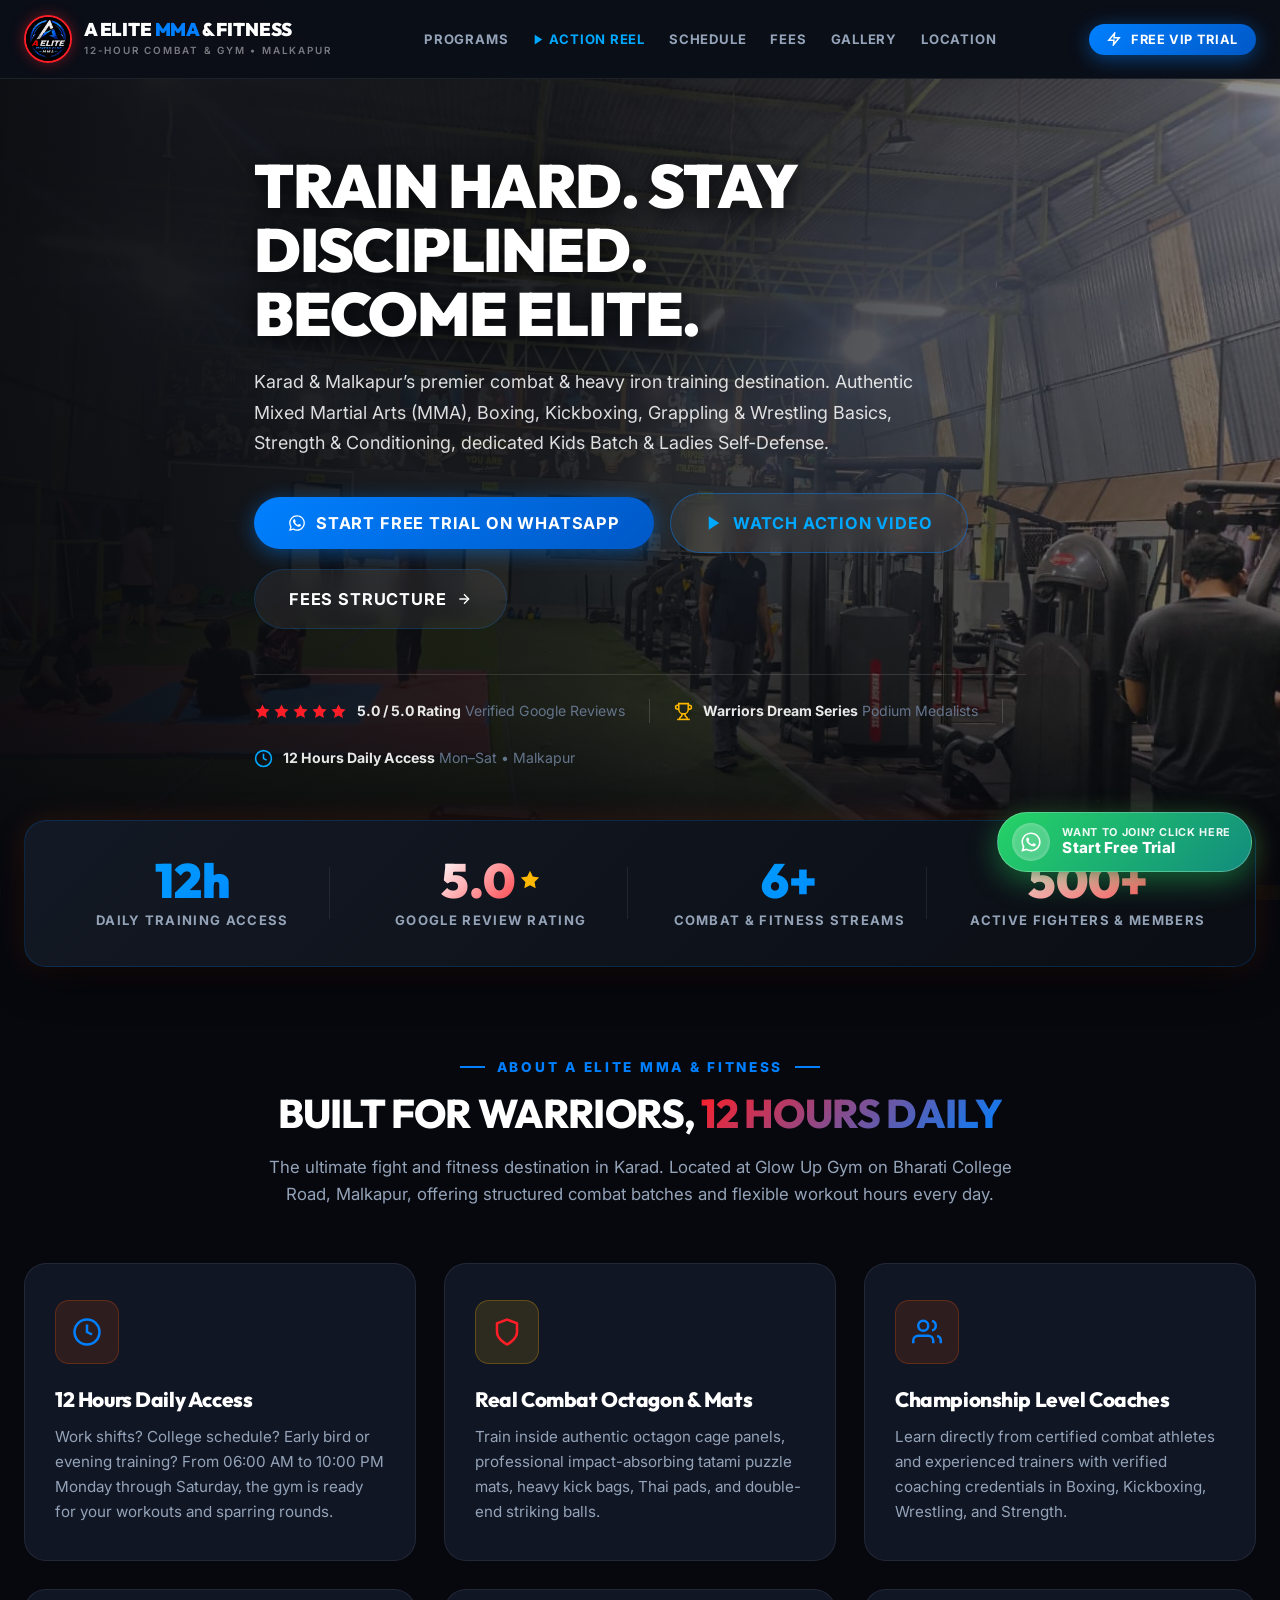
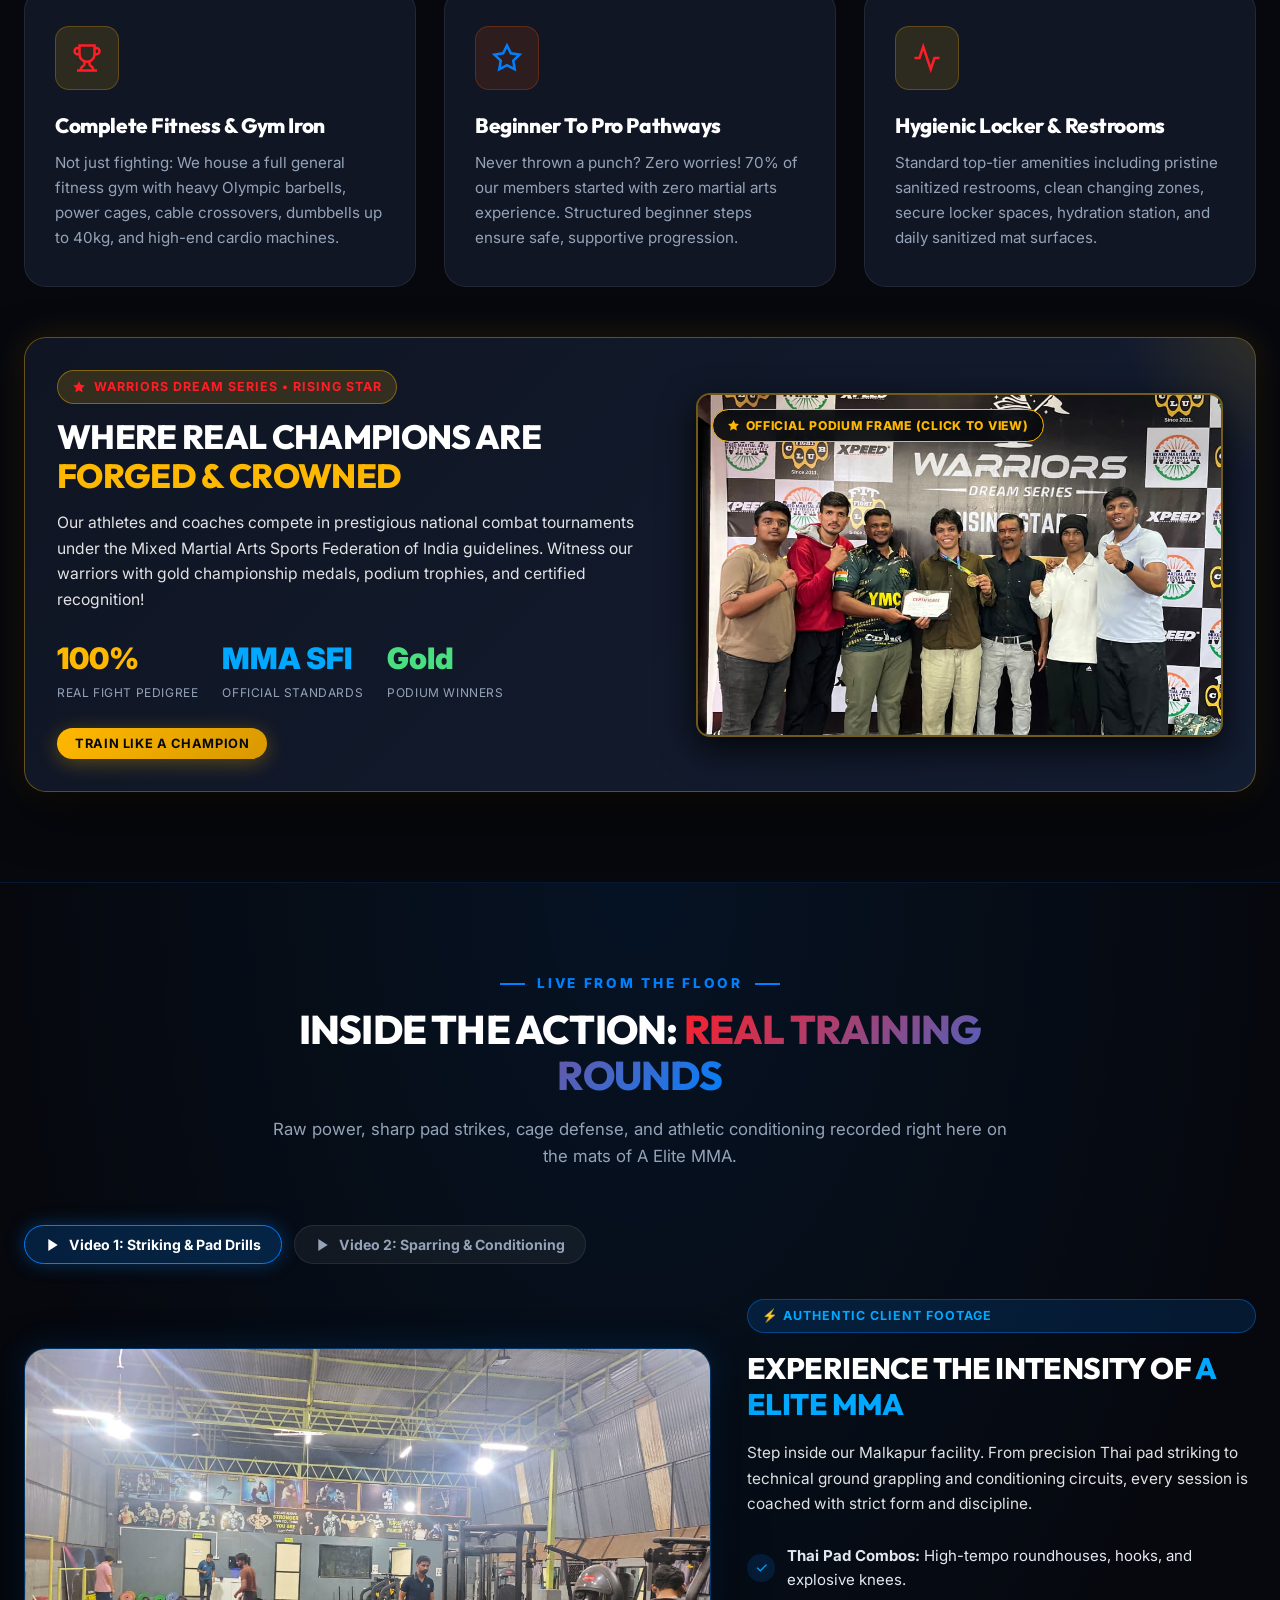
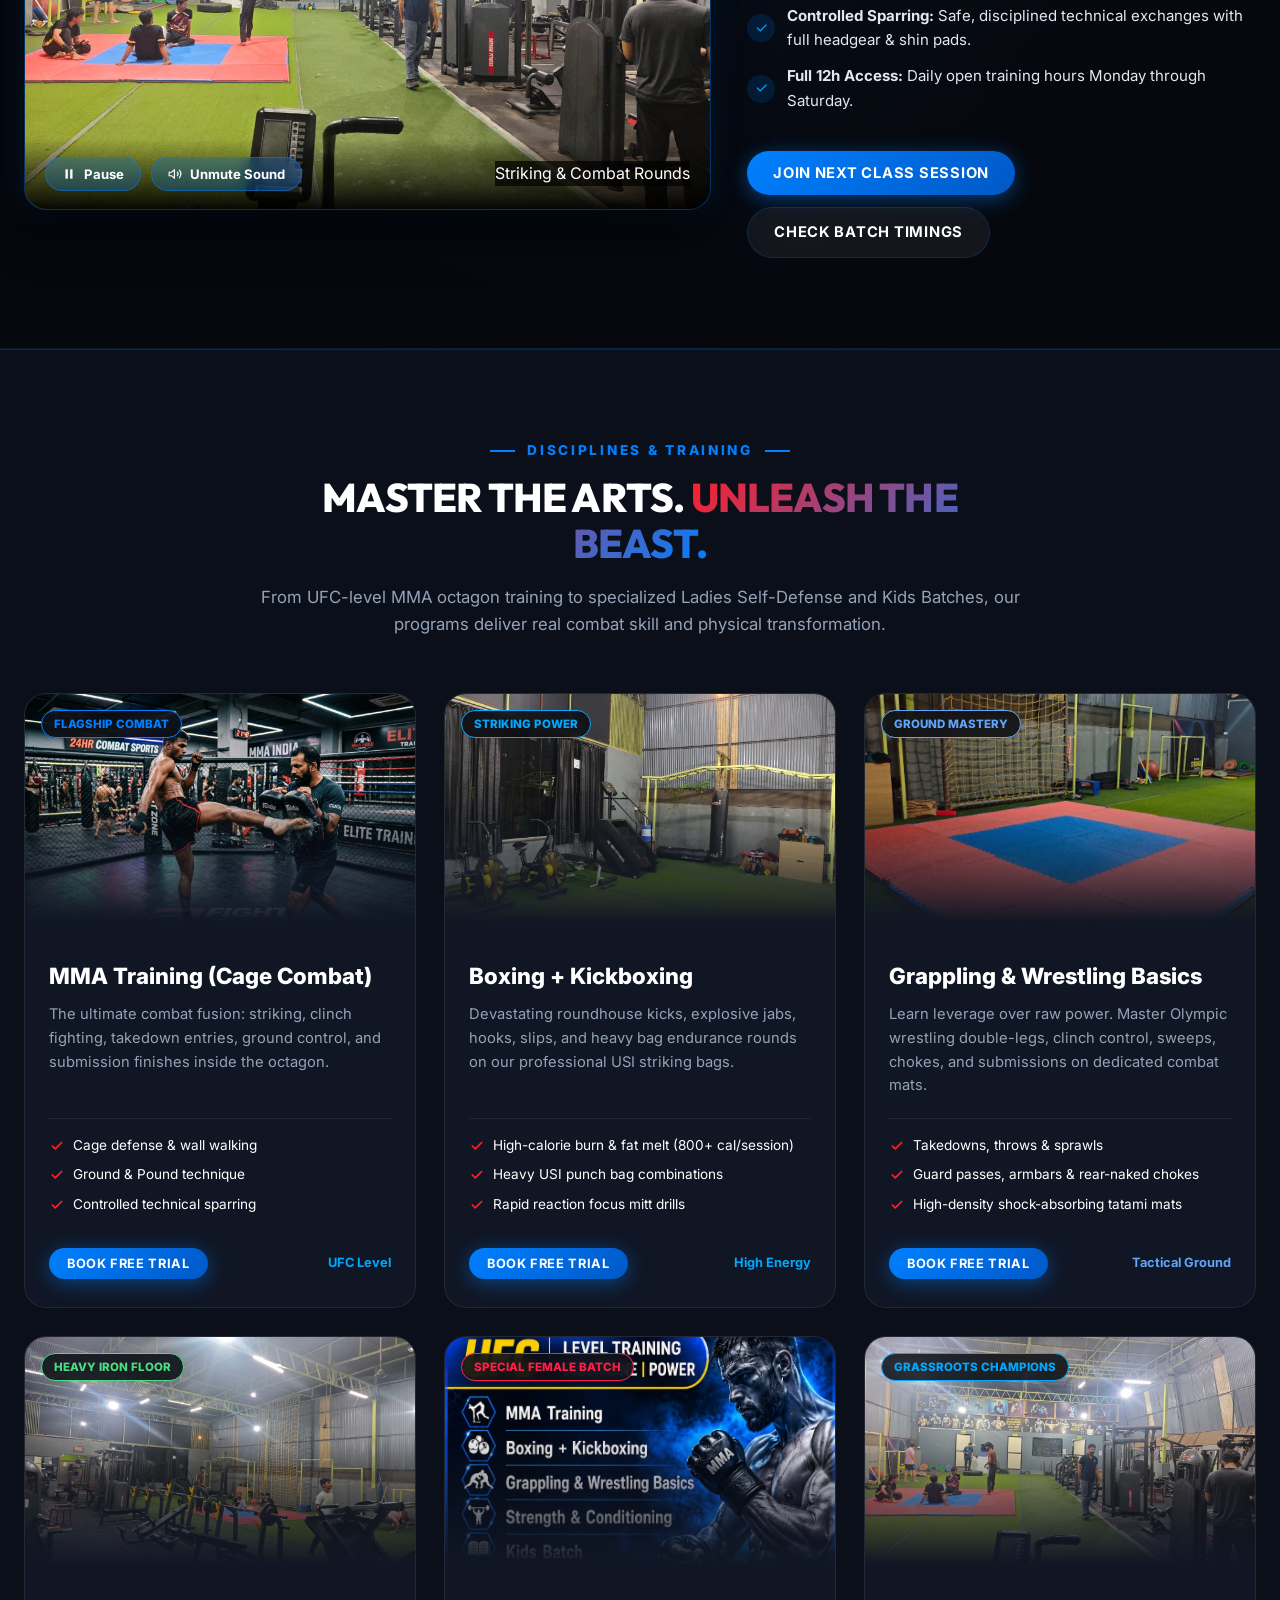
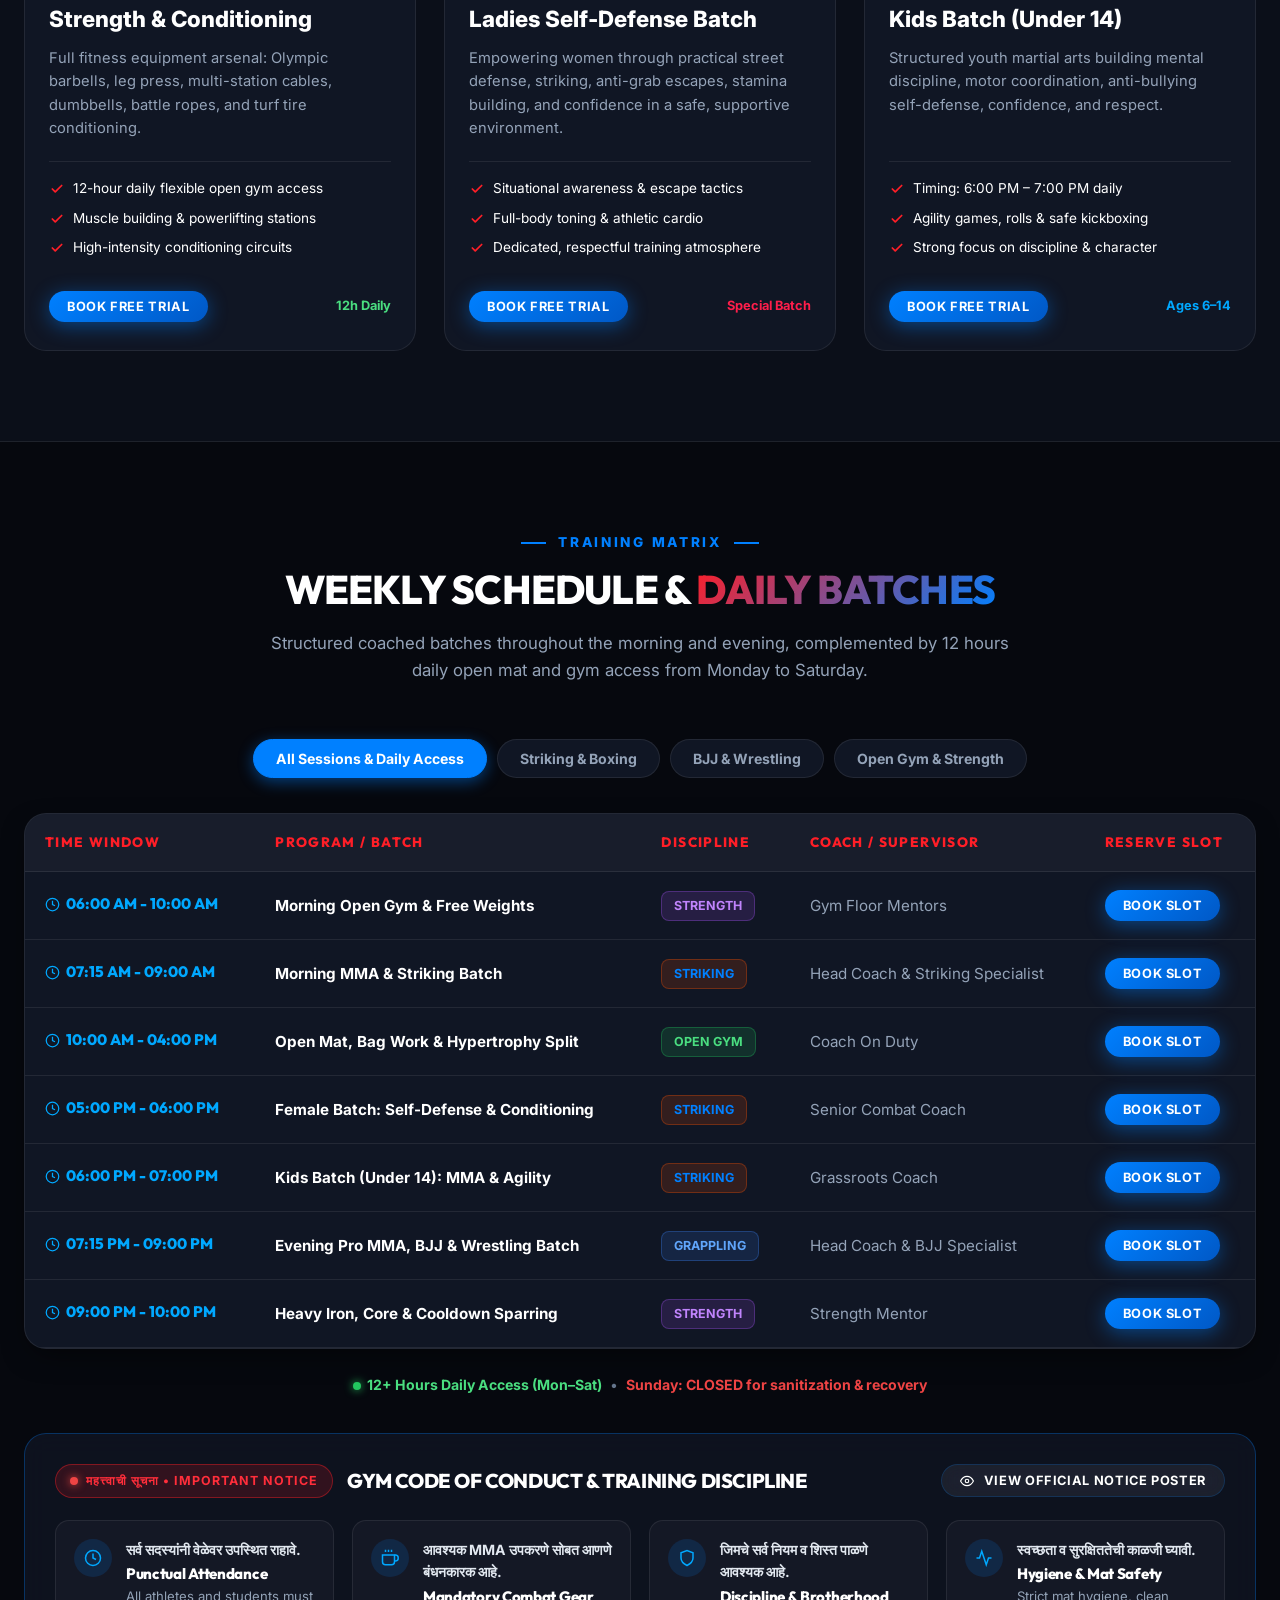
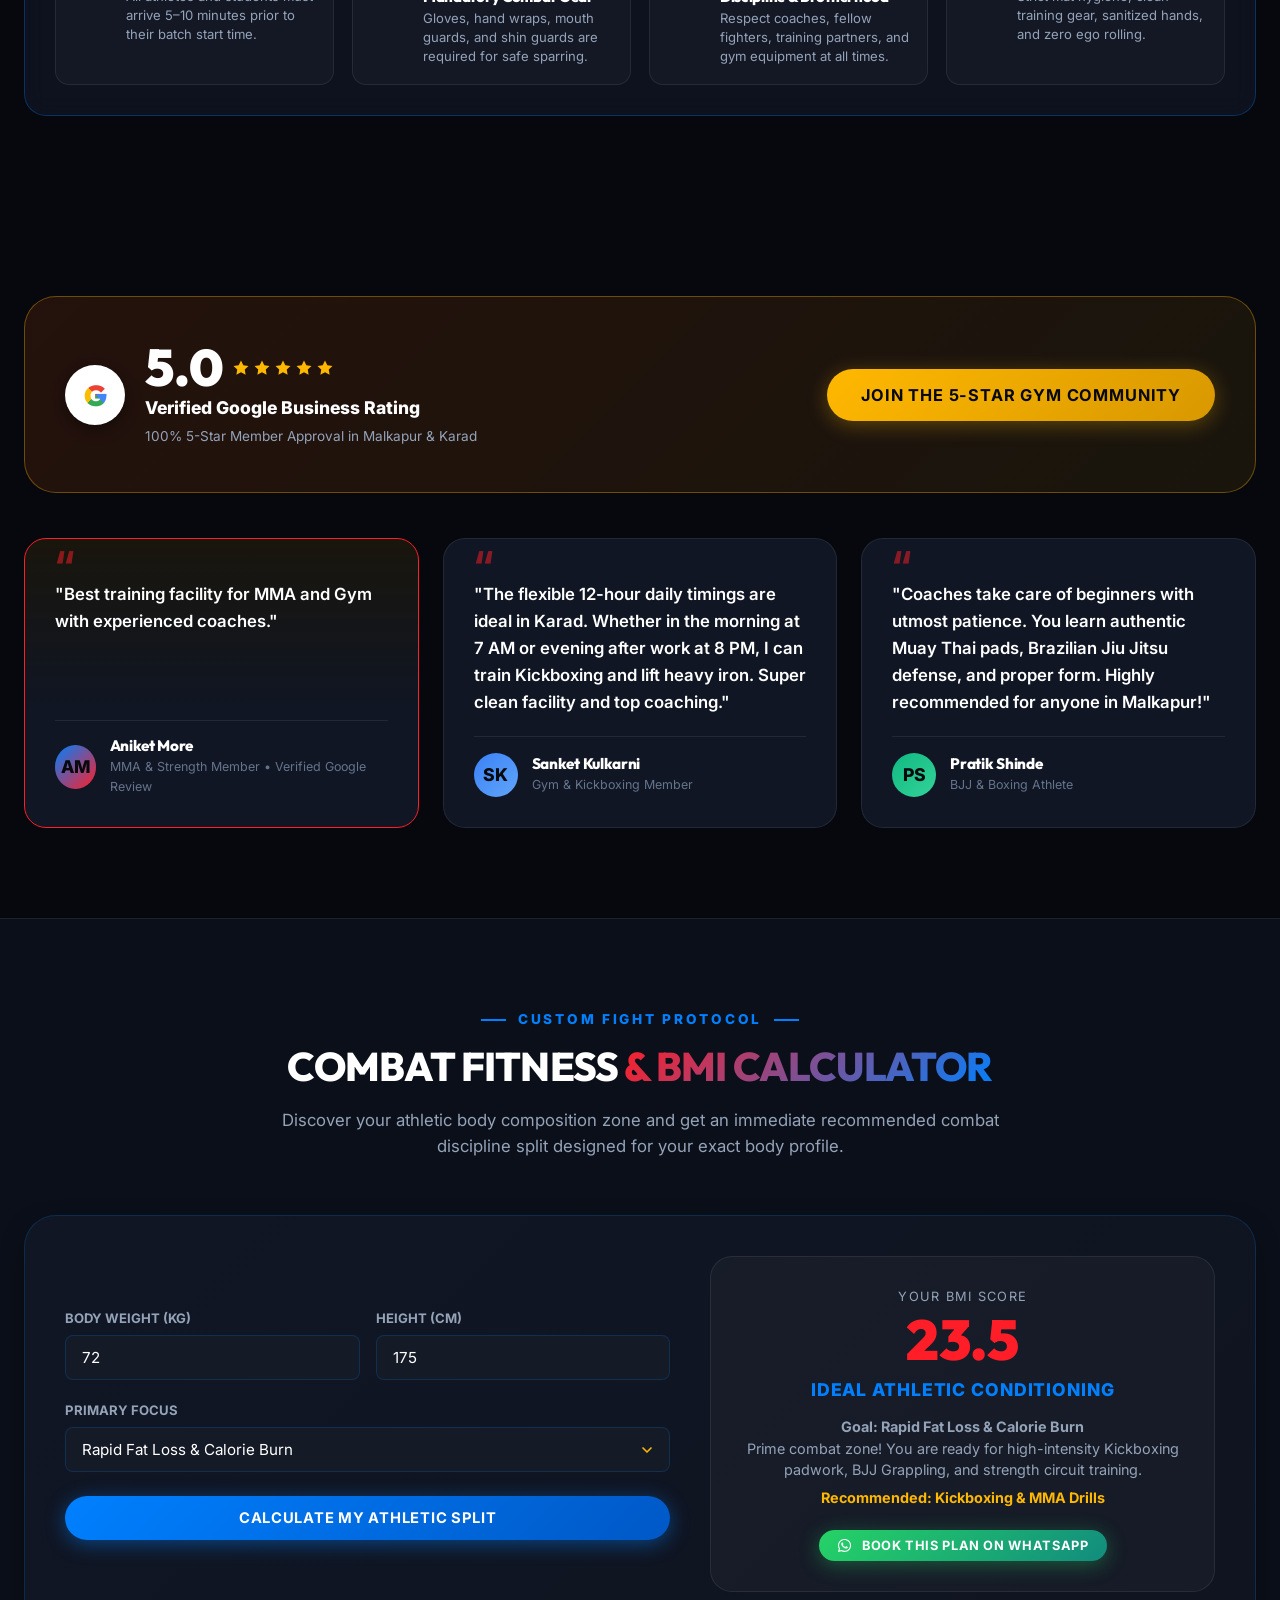
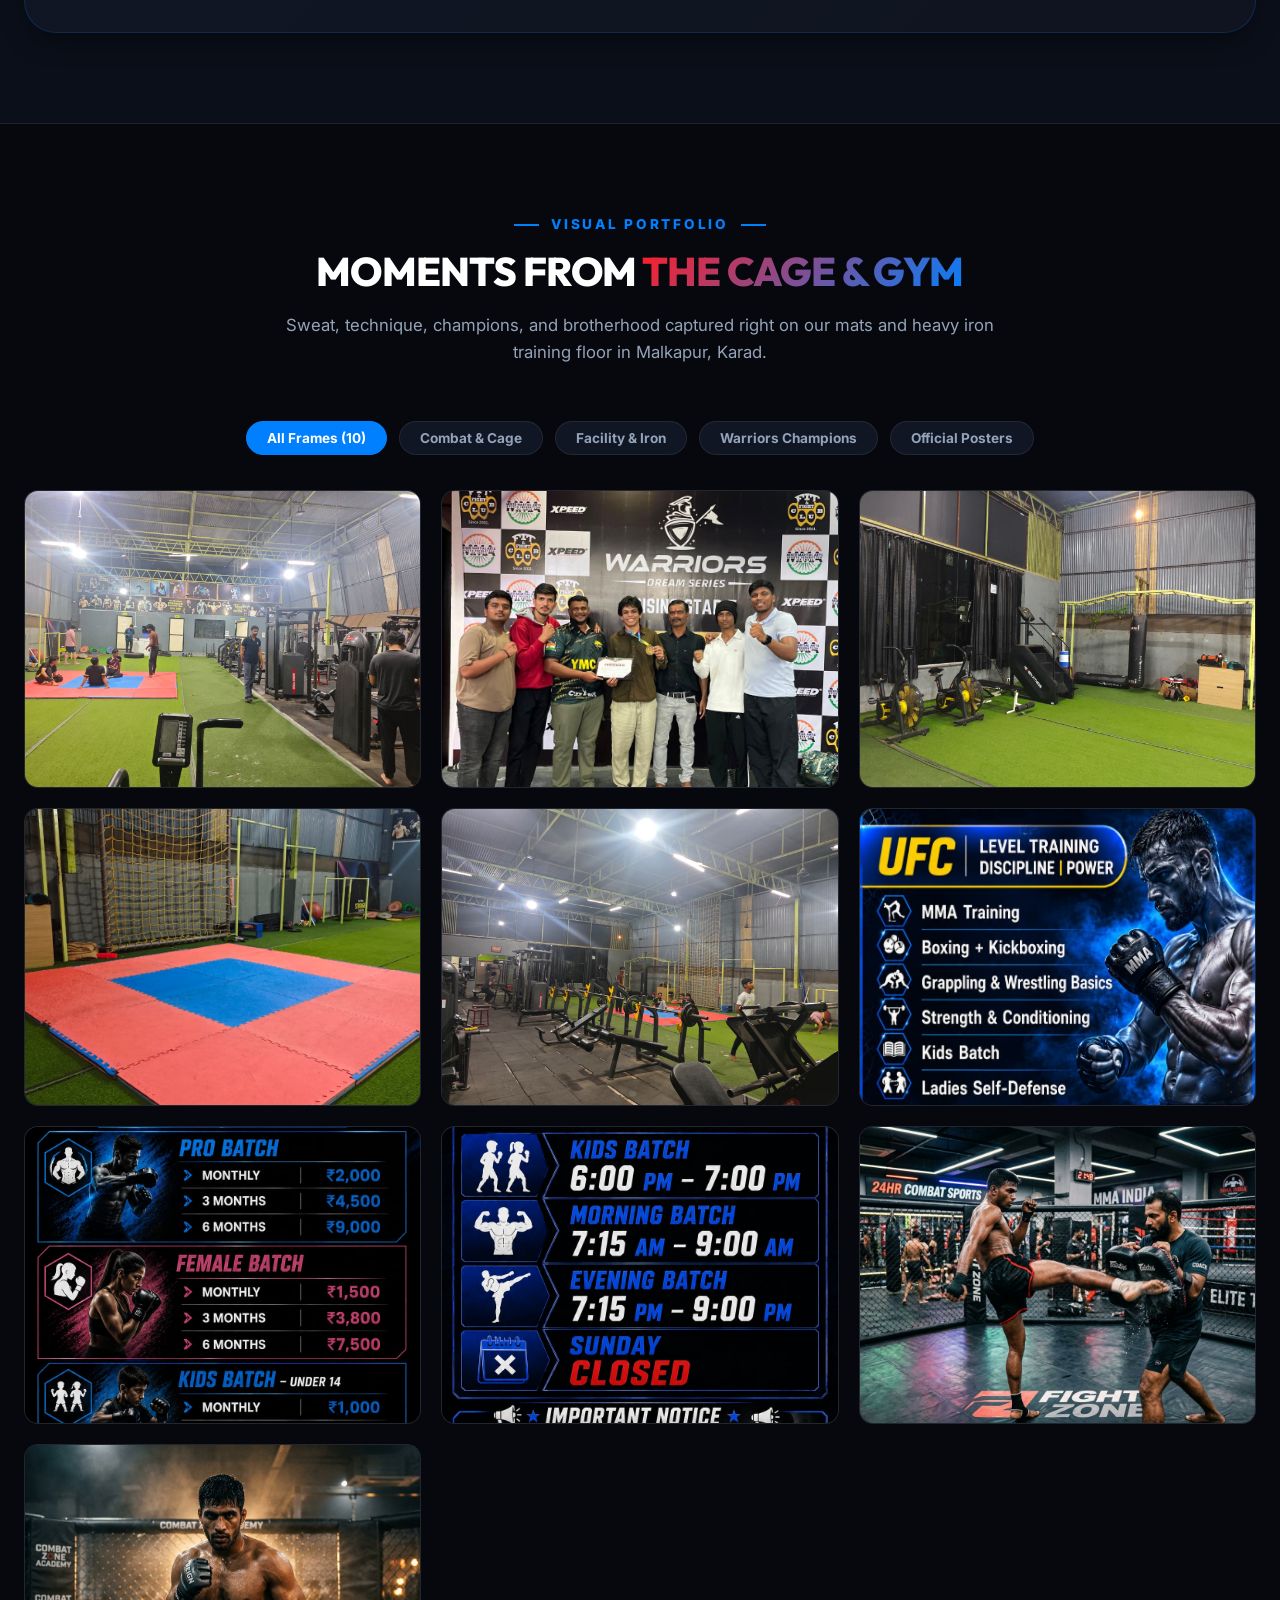
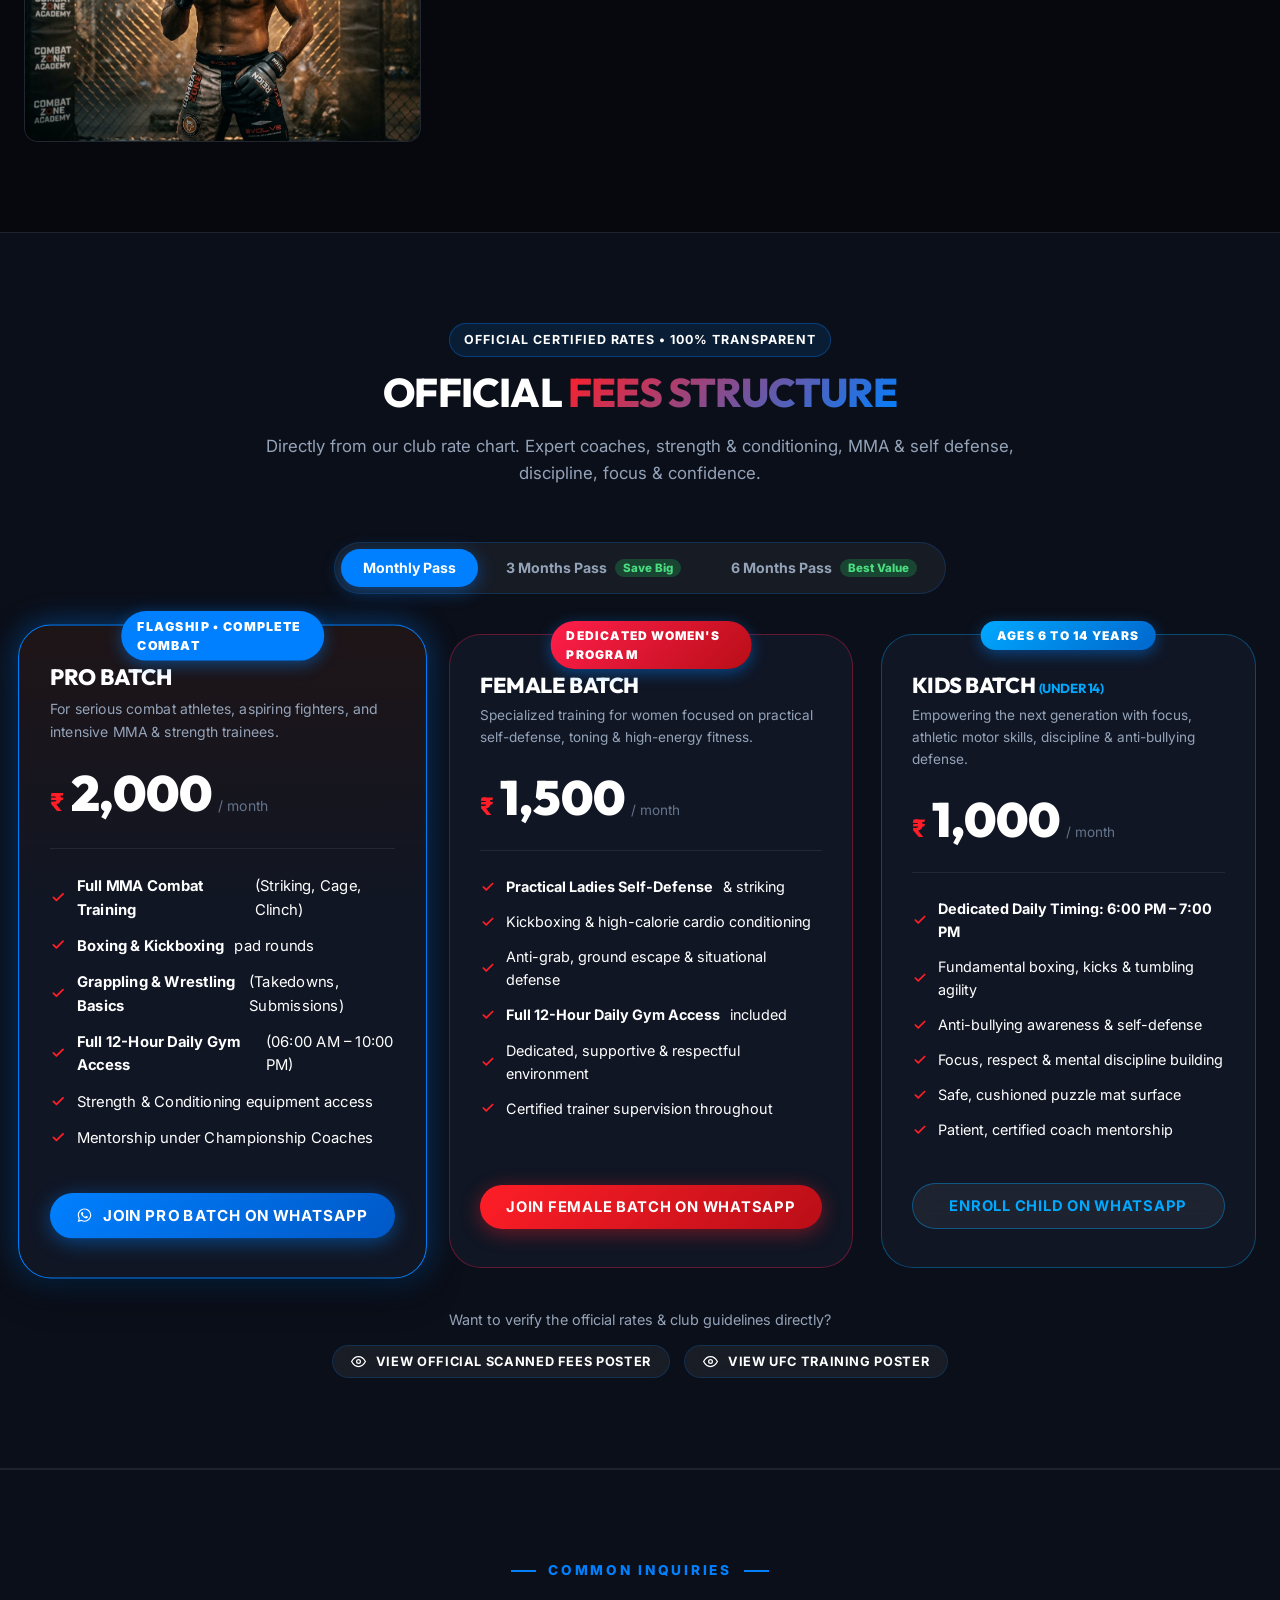
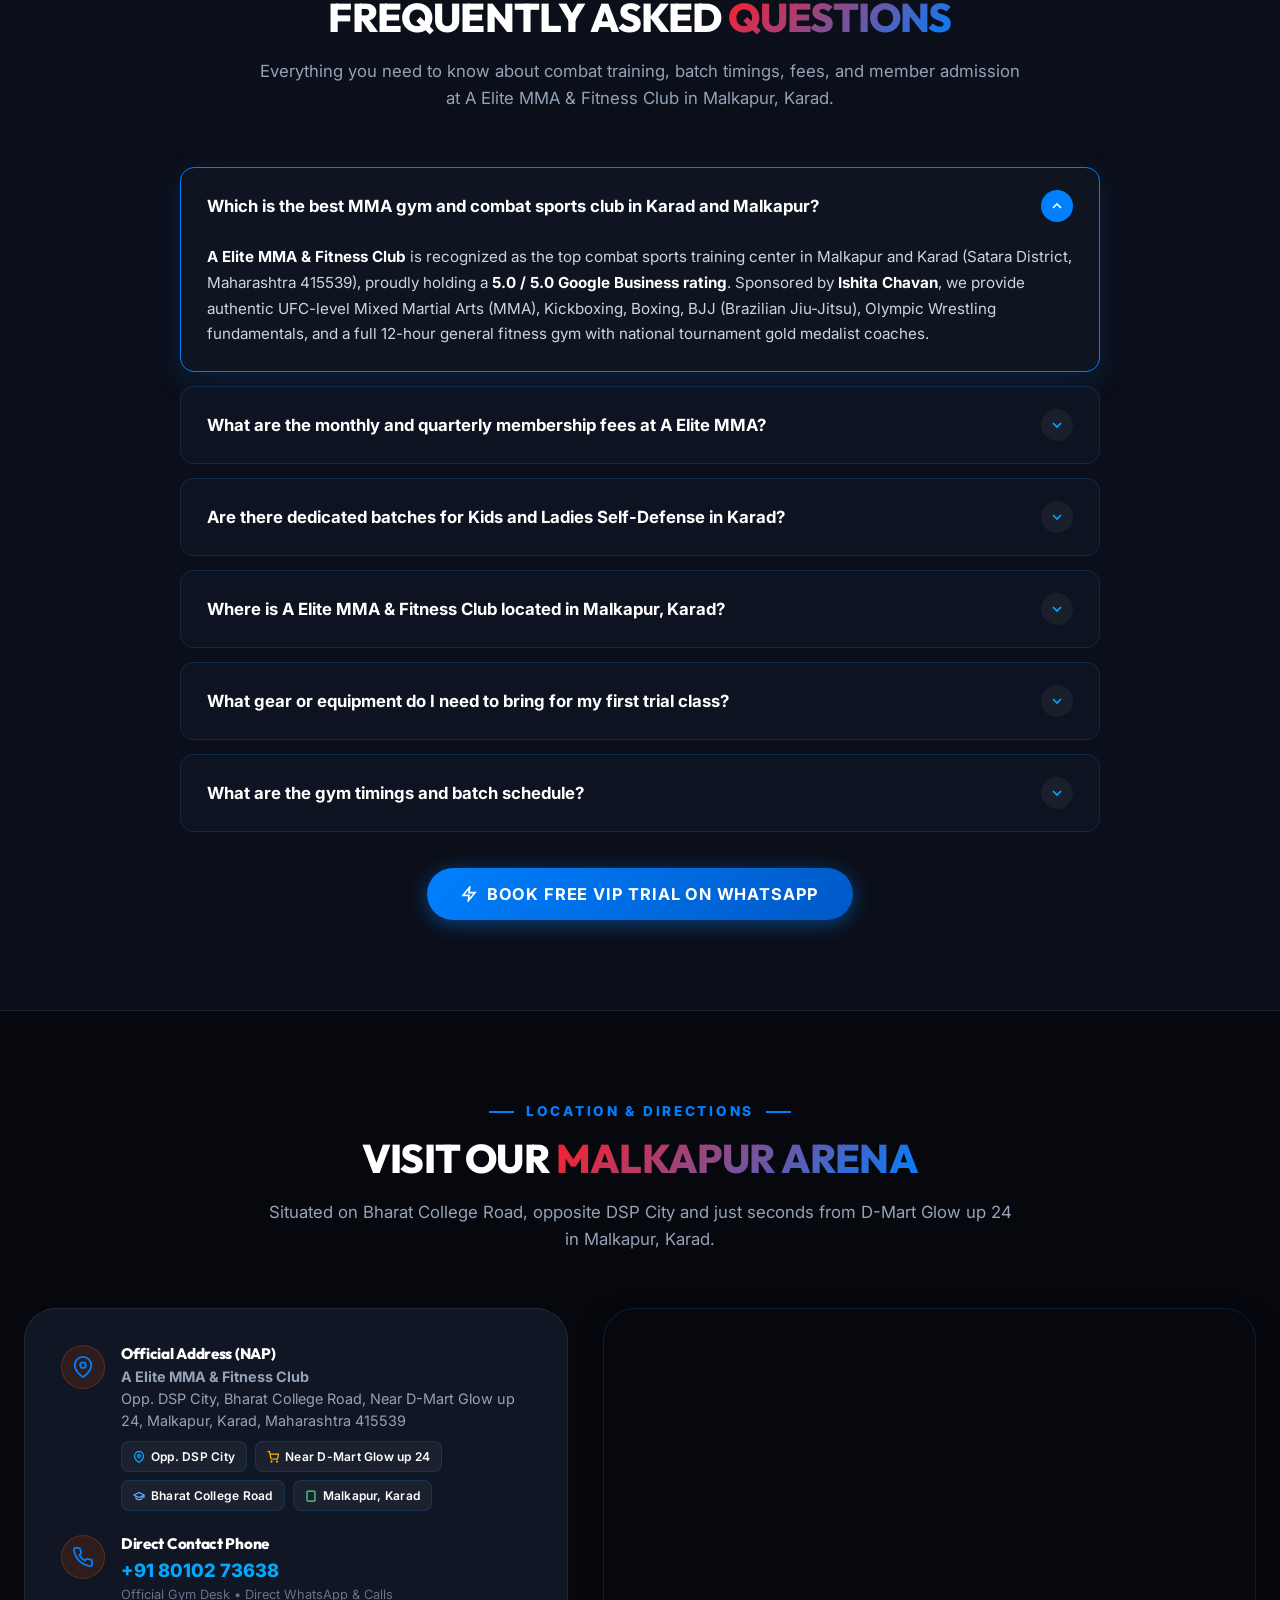
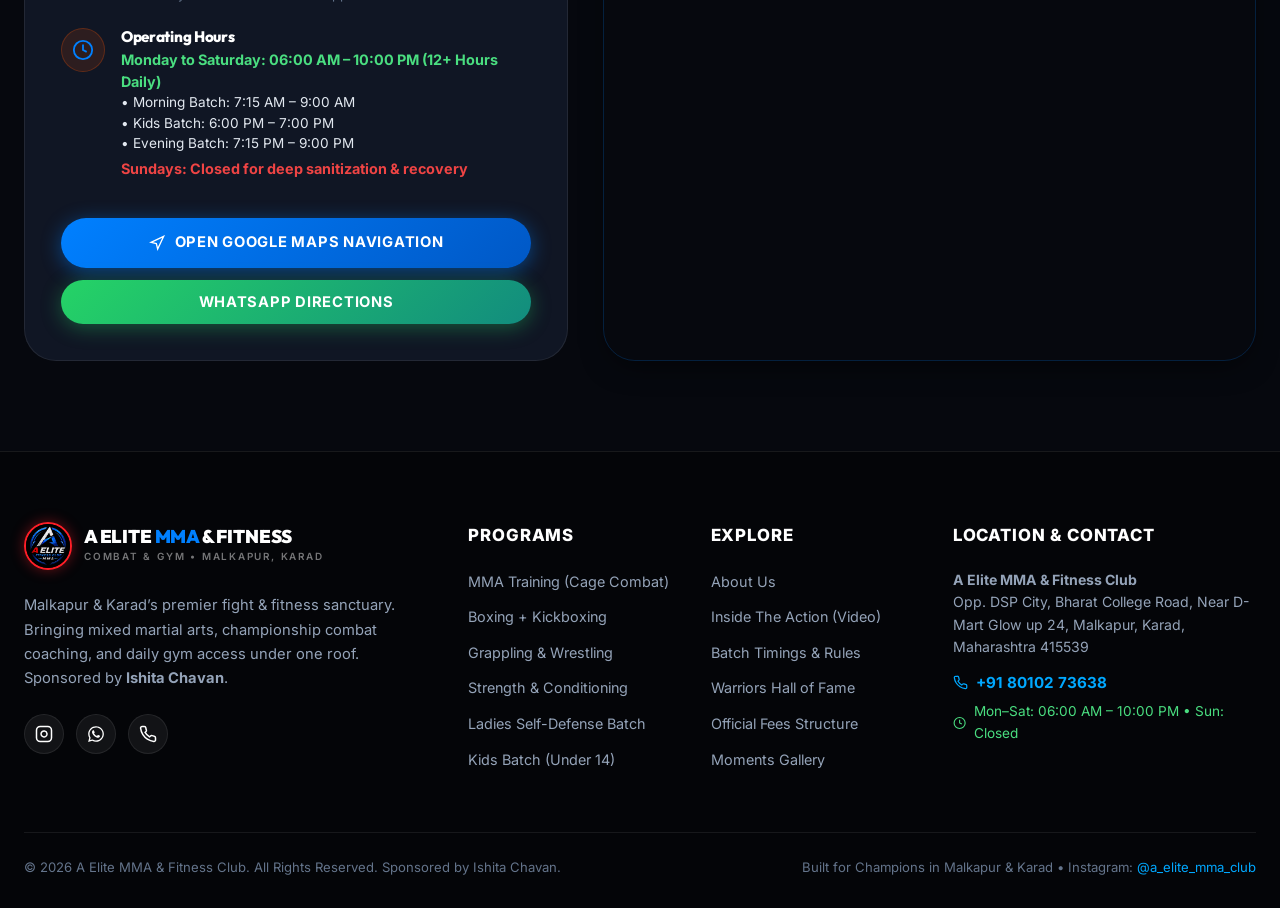
==== index.html @ 68626968 "feat: complete production website with client assets, action video reel, dynamic fees, and local SEO" ====
<!DOCTYPE html>
<html lang="en">
<head>
  <meta charset="UTF-8">
  <meta name="viewport" content="width=device-width, initial-scale=1.0, maximum-scale=5.0">
  
  <!-- SEO Meta Tags -->
  <title>A Elite MMA &amp; Fitness Club | #1 MMA Gym &amp; UFC Training in Malkapur, Karad</title>
  <meta name="description" content="A Elite MMA &amp; Fitness Club in Malkapur, Karad (Opp. DSP City, Near D-Mart). Official UFC-level MMA, Boxing, Kickboxing, BJJ Grappling, dedicated Female &amp; Kids Batches, 12h Daily Gym. Free VIP Trial: +91 80102 73638.">
  <meta name="keywords" content="A Elite MMA, MMA gym Karad, MMA classes Malkapur, UFC training Karad, best gym Malkapur Karad, kickboxing classes Karad, boxing club Malkapur, BJJ wrestling Karad, ladies self defense Karad, kids karate MMA Karad, Ishita Chavan, warriors dream series Karad">
  <meta name="author" content="A Elite MMA &amp; Fitness Club">
  <meta name="robots" content="index, follow, max-snippet:-1, max-image-preview:large, max-video-preview:-1">
  <link rel="canonical" href="https://a-elite-mma.vercel.app/">

  <!-- Local Geo Meta Tags for Google Maps & Local Search -->
  <meta name="geo.region" content="IN-MH">
  <meta name="geo.placename" content="Malkapur, Karad, Maharashtra">
  <meta name="geo.position" content="17.252983;74.174083">
  <meta name="ICBM" content="17.252983, 74.174083">

  <!-- Open Graph / WhatsApp / Facebook Social Sharing -->
  <meta property="og:type" content="business.business">
  <meta property="og:site_name" content="A Elite MMA &amp; Fitness Club">
  <meta property="og:title" content="A Elite MMA &amp; Fitness Club | #1 MMA Gym &amp; UFC Training Karad">
  <meta property="og:description" content="Train Hard. Stay Disciplined. Become Elite. UFC-Level MMA, Kickboxing, BJJ &amp; 12-Hour Daily Gym in Malkapur, Karad. Rated 5.0 on Google. Claim Free VIP Trial!">
  <meta property="og:image" content="https://a-elite-mma.vercel.app/assets/client/logo-crest.jpg">
  <meta property="og:url" content="https://a-elite-mma.vercel.app/">
  <meta property="og:locale" content="en_IN">

  <!-- Twitter Card -->
  <meta name="twitter:card" content="summary_large_image">
  <meta name="twitter:title" content="A Elite MMA &amp; Fitness Club | #1 MMA Gym in Malkapur, Karad">
  <meta name="twitter:description" content="Official UFC-Level MMA, Kickboxing, BJJ Grappling &amp; 12h Daily Gym in Malkapur, Karad. Free VIP Trial Pass on WhatsApp.">
  <meta name="twitter:image" content="https://a-elite-mma.vercel.app/assets/client/logo-crest.jpg">

  <!-- Google Fonts: Outfit, Syne, Inter -->
  <link rel="preconnect" href="https://fonts.googleapis.com">
  <link rel="preconnect" href="https://fonts.gstatic.com" crossorigin>
  <link href="https://fonts.googleapis.com/css2?family=Inter:wght@300;400;500;600;700&family=Outfit:wght@400;600;700;800;900&family=Syne:wght@700;800&display=swap" rel="stylesheet">

  <link rel="stylesheet" href="styles.css">
  <link rel="icon" type="image/jpeg" href="assets/client/logo-crest.jpg">

  <!-- Local SEO Multi-Schema (SportsClub + ExerciseGym + FAQPage) -->
  <script type="application/ld+json">
  {
    "@context": "https://schema.org",
    "@graph": [
      {
        "@type": ["ExerciseGym", "SportsClub"],
        "@id": "https://a-elite-mma.vercel.app/#gym",
        "name": "A Elite MMA & Fitness Club",
        "legalName": "A Elite MMA & Fitness Club",
        "alternateName": ["A Elite MMA", "A Elite MMA Malkapur", "A Elite MMA & Fitness Club Karad"],
        "url": "https://a-elite-mma.vercel.app/",
        "logo": "https://a-elite-mma.vercel.app/assets/client/logo-crest.jpg",
        "image": "https://a-elite-mma.vercel.app/assets/client/gym-facility-wide.jpg",
        "telephone": "+91 80102 73638",
        "priceRange": "₹1000 - ₹2000",
        "currenciesAccepted": "INR",
        "paymentAccepted": "Cash, UPI, Google Pay, PhonePe, Net Banking",
        "sponsor": {
          "@type": "Person",
          "name": "Ishita Chavan"
        },
        "address": {
          "@type": "PostalAddress",
          "streetAddress": "Opp. DSP City, Bharat College Road, Near D-Mart Glow up 24",
          "addressLocality": "Malkapur, Karad",
          "addressRegion": "Maharashtra",
          "postalCode": "415539",
          "addressCountry": "IN"
        },
        "geo": {
          "@type": "GeoCoordinates",
          "latitude": 17.252983,
          "longitude": 74.174083
        },
        "hasMap": "https://maps.google.com/?cid=13337064219495754076",
        "areaServed": [
          "Malkapur",
          "Karad",
          "Satara District",
          "Kolhapur Naka",
          "DSP City Karad",
          "Agashivnagar",
          "Saidapur",
          "Vidyanagar Karad"
        ],
        "openingHoursSpecification": [
          {
            "@type": "OpeningHoursSpecification",
            "dayOfWeek": ["Monday", "Tuesday", "Wednesday", "Thursday", "Friday", "Saturday"],
            "opens": "06:00",
            "closes": "22:00"
          }
        ],
        "aggregateRating": {
          "@type": "AggregateRating",
          "ratingValue": "5.0",
          "reviewCount": "84",
          "bestRating": "5",
          "worstRating": "1"
        },
        "sameAs": [
          "https://www.instagram.com/a_elite_mma_club/"
        ]
      },
      {
        "@type": "FAQPage",
        "@id": "https://a-elite-mma.vercel.app/#faq",
        "mainEntity": [
          {
            "@type": "Question",
            "name": "Which is the best MMA gym and martial arts club in Karad and Malkapur?",
            "acceptedAnswer": {
              "@type": "Answer",
              "text": "A Elite MMA & Fitness Club is the premier rated combat gym in Malkapur and Karad, rated 5.0 stars on Google. Located opposite DSP City on Bharat College Road near D-Mart, the academy offers authentic UFC-level MMA, Boxing, Kickboxing, BJJ Grappling, Wrestling, and a 12-hour general fitness gym sponsored by Ishita Chavan."
            }
          },
          {
            "@type": "Question",
            "name": "What are the membership fees for MMA and Gym at A Elite MMA?",
            "acceptedAnswer": {
              "@type": "Answer",
              "text": "Official certified fees: Pro Batch (Full MMA, Boxing, BJJ & 12h Gym access) is ₹2,000/month, ₹4,500 for 3 months, or ₹9,000 for 6 months. Female Batch (Self-Defense & Kickboxing) is ₹1,500/month or ₹3,800 for 3 months. Kids Batch (Under 14) is ₹1,000/month or ₹2,400 for 3 months."
            }
          },
          {
            "@type": "Question",
            "name": "Are there dedicated batches for Ladies Self-Defense and Kids in Karad?",
            "acceptedAnswer": {
              "@type": "Answer",
              "text": "Yes. A Elite MMA offers a dedicated Kids Batch (ages 6 to 14) daily from 6:00 PM to 7:00 PM focusing on boxing agility, anti-bullying defense, and discipline. There is also a dedicated Female Batch focused on practical street self-defense, striking, and cardio conditioning in a safe, supportive setting."
            }
          },
          {
            "@type": "Question",
            "name": "Where is A Elite MMA & Fitness Club located in Malkapur, Karad?",
            "acceptedAnswer": {
              "@type": "Answer",
              "text": "The gym is located at Opposite DSP City, Bharat College Road, Near D-Mart Glow up 24, Malkapur, Karad, Maharashtra 415539. It is easily accessible from Kolhapur Naka and Karad bus stand with dedicated parking."
            }
          },
          {
            "@type": "Question",
            "name": "What are the daily gym and training batch timings?",
            "acceptedAnswer": {
              "@type": "Answer",
              "text": "The gym is open 12+ hours daily Monday through Saturday from 06:00 AM to 10:00 PM. Coached batches: Morning Batch (07:15 AM – 09:00 AM), Kids Batch (06:00 PM – 07:00 PM), and Evening Batch (07:15 PM – 09:00 PM). Closed on Sundays for sanitization and recovery."
            }
          },
          {
            "@type": "Question",
            "name": "How do I claim a Free 1-Day VIP Trial Class at A Elite MMA?",
            "acceptedAnswer": {
              "@type": "Answer",
              "text": "You can book your Free 1-Day VIP Trial Pass instantly by contacting Coach on WhatsApp at +91 80102 73638 or using the trial booking button on our website."
            }
          }
        ]
      }
    ]
  }
  </script>
</head>
<body>


  <!-- ==========================================================================
       STICKY HEADER & NAVIGATION
       ========================================================================== -->
  <header class="header">
    <div class="container header-container">
      <!-- Brand Identity with Official Crest -->
      <a href="#" class="brand-logo" aria-label="A Elite MMA & Fitness Club Home">
        <img src="assets/client/logo-crest.jpg" alt="A Elite MMA & Fitness Club Crest Logo" class="brand-logo-img">
        <div class="brand-text">
          <div class="brand-title">A ELITE <span>MMA</span> & FITNESS</div>
          <div class="brand-subtitle">12-HOUR COMBAT & GYM • MALKAPUR</div>
        </div>
      </a>

      <!-- Desktop Nav Links -->
      <nav aria-label="Main Navigation">
        <ul class="nav-links">
          <li><a href="#programs" class="nav-link">Programs</a></li>
          <li><a href="#video-reel" class="nav-link" style="color: var(--color-primary-light); display: inline-flex; align-items: center; gap: 4px;">
            <svg width="13" height="13" viewBox="0 0 24 24" fill="currentColor"><polygon points="5 3 19 12 5 21 5 3"></polygon></svg>
            Action Reel
          </a></li>
          <li><a href="#schedule" class="nav-link">Schedule</a></li>
          <li><a href="#pricing" class="nav-link">Fees</a></li>
          <li><a href="#gallery" class="nav-link">Gallery</a></li>
          <li><a href="#location" class="nav-link">Location</a></li>
        </ul>
      </nav>

      <!-- Header CTAs -->
      <div class="header-actions">
        <button class="btn btn-primary btn-sm open-booking-modal" data-discipline="VIP Trial Pass">
          <svg width="14" height="14" viewBox="0 0 24 24" fill="none" stroke="currentColor" stroke-width="2.5"><polygon points="13 2 3 14 12 14 11 22 21 10 12 10 13 2"></polygon></svg>
          Free VIP Trial
        </button>
        <button class="mobile-menu-toggle" id="mobileMenuBtn" aria-label="Open Mobile Menu">
          <svg width="26" height="26" viewBox="0 0 24 24" fill="none" stroke="currentColor" stroke-width="2"><line x1="3" y1="12" x2="21" y2="12"></line><line x1="3" y1="6" x2="21" y2="6"></line><line x1="3" y1="18" x2="21" y2="18"></line></svg>
        </button>
      </div>
    </div>
  </header>

  <!-- Mobile Drawer -->
  <div class="mobile-nav-drawer" id="mobileDrawer">
    <div class="drawer-header">
      <div class="brand-logo">
        <img src="assets/client/logo-crest.jpg" alt="A Elite MMA Crest" class="brand-logo-img" style="width: 44px; height: 44px;">
        <div class="brand-text">
          <div class="brand-title" style="font-size: 1.05rem;">A ELITE <span>MMA</span></div>
          <div class="brand-subtitle">12-HOUR COMBAT & GYM</div>
        </div>
      </div>
      <button class="modal-close-btn" id="mobileCloseBtn" aria-label="Close Mobile Menu">&times;</button>
    </div>
    <ul class="drawer-links">
      <li><a href="#hero" class="drawer-link">Home</a></li>
      <li><a href="#about" class="drawer-link">About Us</a></li>
      <li><a href="#programs" class="drawer-link">Combat Programs</a></li>
      <li><a href="#video-reel" class="drawer-link">Inside The Action (Live Video)</a></li>
      <li><a href="#schedule" class="drawer-link">Batches & Rules</a></li>
      <li><a href="#champions" class="drawer-link">Warriors Hall of Fame</a></li>
      <li><a href="#reviews" class="drawer-link">5.0 Star Reviews</a></li>
      <li><a href="#pricing" class="drawer-link">Official Fees Structure</a></li>
      <li><a href="#calculator" class="drawer-link">Combat BMI Tool</a></li>
      <li><a href="#gallery" class="drawer-link">Gym Moments Gallery</a></li>
      <li><a href="#faq" class="drawer-link">Frequently Asked Questions</a></li>
      <li><a href="#location" class="drawer-link">Location & Directions</a></li>
    </ul>
    <div style="margin-top: 30px; display: flex; flex-direction: column; gap: 12px;">
      <button class="btn btn-primary open-booking-modal" style="width: 100%;">
        <svg width="15" height="15" viewBox="0 0 24 24" fill="none" stroke="currentColor" stroke-width="2.5"><polygon points="13 2 3 14 12 14 11 22 21 10 12 10 13 2"></polygon></svg>
        Claim Free Trial
      </button>
      <a href="tel:+918010273638" class="btn btn-glass" style="width: 100%;">
        <svg width="15" height="15" viewBox="0 0 24 24" fill="none" stroke="currentColor" stroke-width="2"><path d="M22 16.92v3a2 2 0 0 1-2.18 2 19.79 19.79 0 0 1-8.63-3.07 19.5 19.5 0 0 1-6-6 19.79 19.79 0 0 1-3.07-8.67A2 2 0 0 1 4.11 2h3a2 2 0 0 1 2 1.72 12.84 12.84 0 0 0 .7 2.81 2 2 0 0 1-.45 2.11L8.09 9.91a16 16 0 0 0 6 6l1.27-1.27a2 2 0 0 1 2.11-.45 12.84 12.84 0 0 0 2.81.7A2 2 0 0 1 22 16.92z"></path></svg>
        Call 80102 73638
      </a>
    </div>
  </div>

  <main>
    <!-- ==========================================================================
         HERO SECTION
         ========================================================================== -->
    <section class="hero" id="hero">
      <div class="hero-bg" style="background-image: url('assets/client/gym-facility-wide.jpg');"></div>
      <div class="hero-overlay"></div>
      <div class="hero-overlay-bottom"></div>

      <div class="container hero-content">
        <!-- Official Tagline Headline -->
        <h1 class="hero-headline">
          Train Hard. Stay Disciplined.<br>
          <span class="highlight-blue">Become Elite.</span>
        </h1>

        <!-- Subtitle with Exact Offerings -->
        <p class="hero-desc">
          Karad & Malkapur’s premier combat & heavy iron training destination. Authentic Mixed Martial Arts (MMA), Boxing, Kickboxing, Grappling & Wrestling Basics, Strength & Conditioning, dedicated Kids Batch & Ladies Self-Defense.
        </p>

        <!-- CTAs -->
        <div class="hero-ctas">
          <button class="btn btn-primary btn-lg open-booking-modal" data-discipline="VIP 1-Day Trial">
            <svg width="18" height="18" viewBox="0 0 448 512" fill="currentColor"><path d="M380.9 97.1C339 55.1 283.2 32 223.9 32c-122.4 0-222 99.6-222 222 0 39.1 10.2 77.3 29.6 111L0 480l117.7-30.9c32.4 17.7 68.9 27 106.1 27h.1c122.3 0 224.1-99.6 224.1-222 0-59.3-25.2-115-67.1-157zm-157 341.6c-33.2 0-65.7-8.9-94-25.7l-6.7-4-69.8 18.3L72 359.2l-4.4-7c-18.5-29.4-28.2-63.3-28.2-98.2 0-101.7 82.8-184.5 184.6-184.5 49.3 0 95.6 19.2 130.4 54.1 34.8 34.9 56.2 81.2 56.1 130.5 0 101.8-84.9 184.6-186.6 184.6zm101.2-138.2c-5.5-2.8-32.8-16.2-37.9-18-5.1-1.9-8.8-2.8-12.5 2.8-3.7 5.6-14.3 18-17.6 21.8-3.2 3.7-6.5 4.2-12 1.4-32.6-16.3-54-29.1-75.5-66-5.7-9.8 5.7-9.1 16.3-30.3 1.8-3.7.9-6.9-.5-9.7-1.4-2.8-12.5-30.1-17.1-41.2-4.5-10.8-9.1-9.3-12.5-9.5-3.2-.2-6.9-.2-10.6-.2-3.7 0-9.7 1.4-14.8 6.9-5.1 5.6-19.4 19-19.4 46.3 0 27.3 19.9 53.7 22.6 57.4 2.8 3.7 39.1 59.7 94.8 83.8 35.2 15.2 49 16.5 66.6 13.9 10.7-1.6 32.8-13.4 37.4-26.4 4.6-13 4.6-24.1 3.2-26.4-1.3-2.5-5-3.9-10.5-6.6z"/></svg>
            Start Free Trial On WhatsApp
          </button>
          <a href="#video-reel" class="btn btn-glass btn-lg" style="border-color: rgba(0, 128, 255, 0.45); color: #00A8FF;">
            <svg width="18" height="18" viewBox="0 0 24 24" fill="currentColor"><polygon points="5 3 19 12 5 21 5 3"></polygon></svg>
            Watch Action Video
          </a>
          <a href="#pricing" class="btn btn-glass btn-lg">
            Fees Structure
            <svg width="16" height="16" viewBox="0 0 24 24" fill="none" stroke="currentColor" stroke-width="2"><line x1="5" y1="12" x2="19" y2="12"></line><polyline points="12 5 19 12 12 19"></polyline></svg>
          </a>
        </div>

        <!-- Social Proof Bar -->
        <div class="hero-proof">
          <div class="hero-proof-item">
            <div class="hero-stars">
              <svg width="17" height="17" viewBox="0 0 24 24" fill="currentColor"><polygon points="12 2 15.09 8.26 22 9.27 17 14.14 18.18 21.02 12 17.77 5.82 21.02 7 14.14 2 9.27 8.91 8.26 12 2"></polygon></svg>
              <svg width="17" height="17" viewBox="0 0 24 24" fill="currentColor"><polygon points="12 2 15.09 8.26 22 9.27 17 14.14 18.18 21.02 12 17.77 5.82 21.02 7 14.14 2 9.27 8.91 8.26 12 2"></polygon></svg>
              <svg width="17" height="17" viewBox="0 0 24 24" fill="currentColor"><polygon points="12 2 15.09 8.26 22 9.27 17 14.14 18.18 21.02 12 17.77 5.82 21.02 7 14.14 2 9.27 8.91 8.26 12 2"></polygon></svg>
              <svg width="17" height="17" viewBox="0 0 24 24" fill="currentColor"><polygon points="12 2 15.09 8.26 22 9.27 17 14.14 18.18 21.02 12 17.77 5.82 21.02 7 14.14 2 9.27 8.91 8.26 12 2"></polygon></svg>
              <svg width="17" height="17" viewBox="0 0 24 24" fill="currentColor"><polygon points="12 2 15.09 8.26 22 9.27 17 14.14 18.18 21.02 12 17.77 5.82 21.02 7 14.14 2 9.27 8.91 8.26 12 2"></polygon></svg>
            </div>
            <div class="hero-proof-text">
              <strong>5.0 / 5.0 Rating</strong> <span>Verified Google Reviews</span>
            </div>
          </div>
          <div class="hero-proof-divider"></div>
          <div class="hero-proof-item">
            <svg width="19" height="19" viewBox="0 0 24 24" fill="none" stroke="#FFB800" stroke-width="2"><path d="M6 9H4.5a2.5 2.5 0 0 1 0-5H6"></path><path d="M18 9h1.5a2.5 2.5 0 0 0 0-5H18"></path><path d="M4 22h16"></path><path d="M10 14.66V17c0 .55-.47.98-.97 1.21C7.85 18.75 7 20.24 7 22"></path><path d="M14 14.66V17c0 .55.47.98.97 1.21C16.15 18.75 17 20.24 17 22"></path><path d="M18 2H6v7a6 6 0 0 0 12 0V2Z"></path></svg>
            <div class="hero-proof-text">
              <strong>Warriors Dream Series</strong> <span>Podium Medalists</span>
            </div>
          </div>
          <div class="hero-proof-divider"></div>
          <div class="hero-proof-item">
            <svg width="19" height="19" viewBox="0 0 24 24" fill="none" stroke="#00A8FF" stroke-width="2"><circle cx="12" cy="12" r="10"></circle><polyline points="12 6 12 12 16 14"></polyline></svg>
            <div class="hero-proof-text">
              <strong>12 Hours Daily Access</strong> <span>Mon–Sat • Malkapur</span>
            </div>
          </div>
        </div>
      </div>
    </section>

    <!-- ==========================================================================
         STATS STRIP
         ========================================================================== -->
    <div class="container stats-strip-container">
      <div class="stats-card">
        <div class="stats-grid">
          <div class="stat-item">
            <div class="stat-number primary-color">12h</div>
            <div class="stat-label">Daily Training Access</div>
          </div>
          <div class="stat-item">
            <div class="stat-number" style="display: inline-flex; align-items: center; justify-content: center; gap: 4px;">5.0 <svg width="22" height="22" viewBox="0 0 24 24" fill="#FFB800"><polygon points="12 2 15.09 8.26 22 9.27 17 14.14 18.18 21.02 12 17.77 5.82 21.02 7 14.14 2 9.27 8.91 8.26 12 2"></polygon></svg></div>
            <div class="stat-label">Google Review Rating</div>
          </div>
          <div class="stat-item">
            <div class="stat-number primary-color">6+</div>
            <div class="stat-label">Combat & Fitness Streams</div>
          </div>
          <div class="stat-item">
            <div class="stat-number">500+</div>
            <div class="stat-label">Active Fighters & Members</div>
          </div>
        </div>
      </div>
    </div>

    <!-- ==========================================================================
         ABOUT US
         ========================================================================== -->
    <section class="section" id="about">
      <div class="container">
        <div class="section-header">
          <div class="section-subtitle">About A Elite MMA & Fitness</div>
          <h2 class="section-title">Built For Warriors, <span>12 Hours Daily</span></h2>
          <p class="section-desc">
            The ultimate fight and fitness destination in Karad. Located at Glow Up Gym on Bharati College Road, Malkapur, offering structured combat batches and flexible workout hours every day.
          </p>
        </div>

        <div class="features-grid">
          <!-- Feature 1 -->
          <div class="feature-card">
            <div class="feature-icon-wrapper">
              <svg width="30" height="30" viewBox="0 0 24 24" fill="none" stroke="currentColor" stroke-width="2"><circle cx="12" cy="12" r="10"></circle><polyline points="12 6 12 12 16 14"></polyline></svg>
            </div>
            <h3 class="feature-title">12 Hours Daily Access</h3>
            <p class="feature-desc">
              Work shifts? College schedule? Early bird or evening training? From 06:00 AM to 10:00 PM Monday through Saturday, the gym is ready for your workouts and sparring rounds.
            </p>
          </div>

          <!-- Feature 2 -->
          <div class="feature-card gold-style">
            <div class="feature-icon-wrapper">
              <svg width="30" height="30" viewBox="0 0 24 24" fill="none" stroke="currentColor" stroke-width="2"><path d="M12 22s8-4 8-10V5l-8-3-8 3v7c0 6 8 10 8 10z"></path></svg>
            </div>
            <h3 class="feature-title">Real Combat Octagon & Mats</h3>
            <p class="feature-desc">
              Train inside authentic octagon cage panels, professional impact-absorbing tatami puzzle mats, heavy kick bags, Thai pads, and double-end striking balls.
            </p>
          </div>

          <!-- Feature 3 -->
          <div class="feature-card">
            <div class="feature-icon-wrapper">
              <svg width="30" height="30" viewBox="0 0 24 24" fill="none" stroke="currentColor" stroke-width="2"><path d="M17 21v-2a4 4 0 0 0-4-4H5a4 4 0 0 0-4 4v2"></path><circle cx="9" cy="7" r="4"></circle><path d="M23 21v-2a4 4 0 0 0-3-3.87"></path><path d="M16 3.13a4 4 0 0 1 0 7.75"></path></svg>
            </div>
            <h3 class="feature-title">Championship Level Coaches</h3>
            <p class="feature-desc">
              Learn directly from certified combat athletes and experienced trainers with verified coaching credentials in Boxing, Kickboxing, Wrestling, and Strength.
            </p>
          </div>

          <!-- Feature 4 -->
          <div class="feature-card gold-style">
            <div class="feature-icon-wrapper">
              <svg width="30" height="30" viewBox="0 0 24 24" fill="none" stroke="currentColor" stroke-width="2"><path d="M6 9H4.5a2.5 2.5 0 0 1 0-5H6"></path><path d="M18 9h1.5a2.5 2.5 0 0 0 0-5H18"></path><path d="M4 22h16"></path><path d="M10 14.66V17c0 .55-.47.98-.97 1.21C7.85 18.75 7 20.24 7 22"></path><path d="M14 14.66V17c0 .55.47.98.97 1.21C16.15 18.75 17 20.24 17 22"></path><path d="M18 2H6v7a6 6 0 0 0 12 0V2Z"></path></svg>
            </div>
            <h3 class="feature-title">Complete Fitness & Gym Iron</h3>
            <p class="feature-desc">
              Not just fighting: We house a full general fitness gym with heavy Olympic barbells, power cages, cable crossovers, dumbbells up to 40kg, and high-end cardio machines.
            </p>
          </div>

          <!-- Feature 5 -->
          <div class="feature-card">
            <div class="feature-icon-wrapper">
              <svg width="30" height="30" viewBox="0 0 24 24" fill="none" stroke="currentColor" stroke-width="2"><polygon points="12 2 15.09 8.26 22 9.27 17 14.14 18.18 21.02 12 17.77 5.82 21.02 7 14.14 2 9.27 8.91 8.26 12 2"></polygon></svg>
            </div>
            <h3 class="feature-title">Beginner To Pro Pathways</h3>
            <p class="feature-desc">
              Never thrown a punch? Zero worries! 70% of our members started with zero martial arts experience. Structured beginner steps ensure safe, supportive progression.
            </p>
          </div>

          <!-- Feature 6 -->
          <div class="feature-card gold-style">
            <div class="feature-icon-wrapper">
              <svg width="30" height="30" viewBox="0 0 24 24" fill="none" stroke="currentColor" stroke-width="2"><path d="M22 12h-4l-3 9L9 3l-3 9H2"></path></svg>
            </div>
            <h3 class="feature-title">Hygienic Locker & Restrooms</h3>
            <p class="feature-desc">
              Standard top-tier amenities including pristine sanitized restrooms, clean changing zones, secure locker spaces, hydration station, and daily sanitized mat surfaces.
            </p>
          </div>
        </div>

        <!-- Warriors Dream Series Champions Banner -->
        <div class="champions-card" id="champions">
          <div class="champions-grid">
            <div>
              <div class="badge badge-gold" style="margin-bottom: 14px;">
                <svg width="14" height="14" viewBox="0 0 24 24" fill="currentColor"><polygon points="12 2 15.09 8.26 22 9.27 17 14.14 18.18 21.02 12 17.77 5.82 21.02 7 14.14 2 9.27 8.91 8.26 12 2"></polygon></svg>
                Warriors Dream Series • Rising Star
              </div>
              <h3 style="font-size: 2.1rem; margin-bottom: 14px; text-transform: uppercase; line-height: 1.15;">
                Where Real Champions Are <span style="color: #FFB800;">Forged & Crowned</span>
              </h3>
              <p style="color: rgba(255, 255, 255, 0.88); font-size: 0.98rem; line-height: 1.65; margin-bottom: 22px;">
                Our athletes and coaches compete in prestigious national combat tournaments under the Mixed Martial Arts Sports Federation of India guidelines. Witness our warriors with gold championship medals, podium trophies, and certified recognition!
              </p>
              <div style="display: flex; gap: 24px; flex-wrap: wrap; margin-bottom: 26px;">
                <div>
                  <div style="font-size: 1.85rem; font-weight: 900; color: #FFB800;">100%</div>
                  <div style="font-size: 0.75rem; color: var(--text-muted); text-transform: uppercase; letter-spacing: 0.05em;">Real Fight Pedigree</div>
                </div>
                <div>
                  <div style="font-size: 1.85rem; font-weight: 900; color: var(--color-primary-light);">MMA SFI</div>
                  <div style="font-size: 0.75rem; color: var(--text-muted); text-transform: uppercase; letter-spacing: 0.05em;">Official Standards</div>
                </div>
                <div>
                  <div style="font-size: 1.85rem; font-weight: 900; color: #4ADE80;">Gold</div>
                  <div style="font-size: 0.75rem; color: var(--text-muted); text-transform: uppercase; letter-spacing: 0.05em;">Podium Winners</div>
                </div>
              </div>
              <button class="btn btn-gold btn-sm open-booking-modal" data-discipline="Championship MMA Training">
                Train Like A Champion
              </button>
            </div>
            <div class="champions-photo-frame" onclick="openLightbox('assets/client/warriors-champions.jpg', 'Warriors Dream Series Rising Star Podium Champions', 'Tournament Gold & Certificates')">
              <img src="assets/client/warriors-champions.jpg" alt="Warriors Dream Series Champions Podium A Elite MMA" loading="lazy">
              <span class="champions-badge-gold">
                <svg width="13" height="13" viewBox="0 0 24 24" fill="currentColor"><polygon points="12 2 15.09 8.26 22 9.27 17 14.14 18.18 21.02 12 17.77 5.82 21.02 7 14.14 2 9.27 8.91 8.26 12 2"></polygon></svg>
                Official Podium Frame (Click to View)
              </span>
            </div>
          </div>
        </div>
      </div>
    </section>

    <!-- ==========================================================================
         ACTION REEL: LIVE COMBAT & TRAINING VIDEO SHOWCASE
         ========================================================================== -->
    <section class="section" id="video-reel" style="background: radial-gradient(ellipse at 50% 0%, rgba(0, 128, 255, 0.09) 0%, transparent 70%), var(--bg-darkest); border-top: 1px solid rgba(0, 128, 255, 0.15); border-bottom: 1px solid rgba(0, 128, 255, 0.15);">
      <div class="container">
        <div class="section-header">
          <div class="section-subtitle">Live From The Floor</div>
          <h2 class="section-title">Inside The Action: <span>Real Training Rounds</span></h2>
          <p class="section-desc">
            Raw power, sharp pad strikes, cage defense, and athletic conditioning recorded right here on the mats of A Elite MMA.
          </p>
        </div>

        <!-- Video Tab Switcher -->
        <div class="video-tab-switcher">
          <button class="video-tab-btn active" id="videoTab1" onclick="switchVideo(1)">
            <svg width="16" height="16" viewBox="0 0 24 24" fill="currentColor"><polygon points="5 3 19 12 5 21 5 3"></polygon></svg>
            Video 1: Striking & Pad Drills
          </button>
          <button class="video-tab-btn" id="videoTab2" onclick="switchVideo(2)">
            <svg width="16" height="16" viewBox="0 0 24 24" fill="currentColor"><polygon points="5 3 19 12 5 21 5 3"></polygon></svg>
            Video 2: Sparring & Conditioning
          </button>
        </div>

        <div class="video-showcase-wrap">
          <!-- Main Player Card -->
          <div class="video-player-card">
            <video id="mainVideoPlayer" poster="assets/client/gym-facility-wide.jpg" playsinline loop muted autoplay>
              <source id="videoSource" src="assets/client/training-video-1.mp4" type="video/mp4">
              Your browser does not support HTML5 video.
            </video>
            <div class="video-controls-overlay">
              <div style="display: flex; align-items: center; gap: 10px;">
                <button class="video-control-btn" id="videoPlayPauseBtn" onclick="togglePlayPause()">
                  <svg id="playIcon" width="14" height="14" viewBox="0 0 24 24" fill="currentColor" style="display: none;"><polygon points="5 3 19 12 5 21 5 3"></polygon></svg>
                  <svg id="pauseIcon" width="14" height="14" viewBox="0 0 24 24" fill="currentColor"><rect x="6" y="4" width="4" height="16"></rect><rect x="14" y="4" width="4" height="16"></rect></svg>
                  <span id="playPauseText">Pause</span>
                </button>
                <button class="video-control-btn" id="videoMuteBtn" onclick="toggleMute()">
                  <svg id="unmuteIcon" width="14" height="14" viewBox="0 0 24 24" fill="none" stroke="currentColor" stroke-width="2"><polygon points="11 5 6 9 2 9 2 15 6 15 11 19 11 5"></polygon><path d="M19.07 4.93a10 10 0 0 1 0 14.14M15.54 8.46a5 5 0 0 1 0 7.07"></path></svg>
                  <span id="muteText">Unmute Sound</span>
                </button>
              </div>
              <span id="videoTitleBadge" class="video-stat-badge" style="background: rgba(0,0,0,0.7);">
                Striking & Combat Rounds
              </span>
            </div>
          </div>

          <!-- Video Highlights & Context -->
          <div class="video-info-box">
            <div class="badge badge-fire" style="background: rgba(0, 128, 255, 0.15); border-color: rgba(0, 128, 255, 0.4); color: #00A8FF;">
              ⚡ Authentic Client Footage
            </div>
            <h3 style="font-size: 1.85rem; text-transform: uppercase; line-height: 1.2;">
              Experience The Intensity of <span style="color: var(--color-primary-light);">A Elite MMA</span>
            </h3>
            <p style="color: rgba(255, 255, 255, 0.88); font-size: 0.96rem; line-height: 1.65;">
              Step inside our Malkapur facility. From precision Thai pad striking to technical ground grappling and conditioning circuits, every session is coached with strict form and discipline.
            </p>

            <ul class="video-feature-list">
              <li>
                <div class="video-feature-icon">✓</div>
                <span><strong>Thai Pad Combos:</strong> High-tempo roundhouses, hooks, and explosive knees.</span>
              </li>
              <li>
                <div class="video-feature-icon">✓</div>
                <span><strong>Controlled Sparring:</strong> Safe, disciplined technical exchanges with full headgear & shin pads.</span>
              </li>
              <li>
                <div class="video-feature-icon">✓</div>
                <span><strong>Full 12h Access:</strong> Daily open training hours Monday through Saturday.</span>
              </li>
            </ul>

            <div style="display: flex; gap: 12px; flex-wrap: wrap; margin-top: 10px;">
              <button class="btn btn-primary open-booking-modal" data-discipline="Live Training Experience">
                Join Next Class Session
              </button>
              <a href="#schedule" class="btn btn-glass">
                Check Batch Timings
              </a>
            </div>
          </div>
        </div>
      </div>
    </section>

    <!-- ==========================================================================
         COMBAT PROGRAMS & OFFERINGS
         ========================================================================== -->
    <section class="section section-darker" id="programs">
      <div class="container">
        <div class="section-header">
          <div class="section-subtitle">Disciplines & Training</div>
          <h2 class="section-title">Master The Arts. <span>Unleash The Beast.</span></h2>
          <p class="section-desc">
            From UFC-level MMA octagon training to specialized Ladies Self-Defense and Kids Batches, our programs deliver real combat skill and physical transformation.
          </p>
        </div>

        <div class="programs-grid">
          <!-- Program 1: MMA Training -->
          <div class="program-card">
            <div class="program-media">
              <span class="program-badge">Flagship Combat</span>
              <img src="assets/images/striking.jpg" alt="Mixed Martial Arts Cage Training Malkapur">
              <div class="program-media-overlay"></div>
            </div>
            <div class="program-content">
              <div class="program-title">
                <span>MMA Training (Cage Combat)</span>
              </div>
              <p class="program-desc">
                The ultimate combat fusion: striking, clinch fighting, takedown entries, ground control, and submission finishes inside the octagon.
              </p>
              <ul class="program-features">
                <li><i class="check-icon"></i> Cage defense & wall walking</li>
                <li><i class="check-icon"></i> Ground & Pound technique</li>
                <li><i class="check-icon"></i> Controlled technical sparring</li>
              </ul>
              <div class="program-footer">
                <button class="btn btn-primary btn-sm open-booking-modal" data-discipline="MMA Training">
                  Book Free Trial
                </button>
                <span style="font-size: 0.8rem; color: #00A8FF; font-weight: 700;">UFC Level</span>
              </div>
            </div>
          </div>

          <!-- Program 2: Boxing + Kickboxing -->
          <div class="program-card">
            <div class="program-media">
              <span class="program-badge" style="border-color: #00A8FF; color: #00A8FF;">Striking Power</span>
              <img src="assets/client/gym-cardio-bags.jpg" alt="Boxing and Kickboxing heavy punch bags Karad">
              <div class="program-media-overlay"></div>
            </div>
            <div class="program-content">
              <div class="program-title">
                <span>Boxing + Kickboxing</span>
              </div>
              <p class="program-desc">
                Devastating roundhouse kicks, explosive jabs, hooks, slips, and heavy bag endurance rounds on our professional USI striking bags.
              </p>
              <ul class="program-features">
                <li><i class="check-icon"></i> High-calorie burn & fat melt (800+ cal/session)</li>
                <li><i class="check-icon"></i> Heavy USI punch bag combinations</li>
                <li><i class="check-icon"></i> Rapid reaction focus mitt drills</li>
              </ul>
              <div class="program-footer">
                <button class="btn btn-primary btn-sm open-booking-modal" data-discipline="Boxing + Kickboxing">
                  Book Free Trial
                </button>
                <span style="font-size: 0.8rem; color: #00A8FF; font-weight: 700;">High Energy</span>
              </div>
            </div>
          </div>

          <!-- Program 3: Grappling & Wrestling Basics -->
          <div class="program-card">
            <div class="program-media">
              <span class="program-badge" style="border-color: #60A5FA; color: #60A5FA;">Ground Mastery</span>
              <img src="assets/client/mma-sparring-mats.jpg" alt="Grappling and wrestling mats A Elite MMA">
              <div class="program-media-overlay"></div>
            </div>
            <div class="program-content">
              <div class="program-title">
                <span>Grappling & Wrestling Basics</span>
              </div>
              <p class="program-desc">
                Learn leverage over raw power. Master Olympic wrestling double-legs, clinch control, sweeps, chokes, and submissions on dedicated combat mats.
              </p>
              <ul class="program-features">
                <li><i class="check-icon"></i> Takedowns, throws & sprawls</li>
                <li><i class="check-icon"></i> Guard passes, armbars & rear-naked chokes</li>
                <li><i class="check-icon"></i> High-density shock-absorbing tatami mats</li>
              </ul>
              <div class="program-footer">
                <button class="btn btn-primary btn-sm open-booking-modal" data-discipline="Grappling & Wrestling Basics">
                  Book Free Trial
                </button>
                <span style="font-size: 0.8rem; color: #60A5FA; font-weight: 700;">Tactical Ground</span>
              </div>
            </div>
          </div>

          <!-- Program 4: Strength & Conditioning -->
          <div class="program-card">
            <div class="program-media">
              <span class="program-badge" style="border-color: #4ADE80; color: #4ADE80;">Heavy Iron Floor</span>
              <img src="assets/client/gym-strength-floor.jpg" alt="Strength and heavy iron gym floor Malkapur">
              <div class="program-media-overlay"></div>
            </div>
            <div class="program-content">
              <div class="program-title">
                <span>Strength & Conditioning</span>
              </div>
              <p class="program-desc">
                Full fitness equipment arsenal: Olympic barbells, leg press, multi-station cables, dumbbells, battle ropes, and turf tire conditioning.
              </p>
              <ul class="program-features">
                <li><i class="check-icon"></i> 12-hour daily flexible open gym access</li>
                <li><i class="check-icon"></i> Muscle building & powerlifting stations</li>
                <li><i class="check-icon"></i> High-intensity conditioning circuits</li>
              </ul>
              <div class="program-footer">
                <button class="btn btn-primary btn-sm open-booking-modal" data-discipline="Strength & Conditioning">
                  Book Free Trial
                </button>
                <span style="font-size: 0.8rem; color: #4ADE80; font-weight: 700;">12h Daily</span>
              </div>
            </div>
          </div>

          <!-- Program 5: Ladies Self-Defense Batch -->
          <div class="program-card female-batch">
            <div class="program-media">
              <span class="program-badge" style="border-color: #FF1E4B; color: #FF1E4B;">Special Female Batch</span>
              <img src="assets/client/ufc-training-poster.jpg" alt="Ladies self-defense and MMA batch Karad">
              <div class="program-media-overlay"></div>
            </div>
            <div class="program-content">
              <div class="program-title">
                <span>Ladies Self-Defense Batch</span>
              </div>
              <p class="program-desc">
                Empowering women through practical street defense, striking, anti-grab escapes, stamina building, and confidence in a safe, supportive environment.
              </p>
              <ul class="program-features">
                <li><i class="check-icon"></i> Situational awareness & escape tactics</li>
                <li><i class="check-icon"></i> Full-body toning & athletic cardio</li>
                <li><i class="check-icon"></i> Dedicated, respectful training atmosphere</li>
              </ul>
              <div class="program-footer">
                <button class="btn btn-primary btn-sm open-booking-modal" data-discipline="Ladies Self-Defense Batch">
                  Book Free Trial
                </button>
                <span style="font-size: 0.8rem; color: #FF1E4B; font-weight: 700;">Special Batch</span>
              </div>
            </div>
          </div>

          <!-- Program 6: Kids Batch - Under 14 -->
          <div class="program-card kids-batch">
            <div class="program-media">
              <span class="program-badge" style="border-color: #00A8FF; color: #00A8FF;">Grassroots Champions</span>
              <img src="assets/client/gym-facility-wide.jpg" alt="Kids MMA training batch under 14 Malkapur">
              <div class="program-media-overlay"></div>
            </div>
            <div class="program-content">
              <div class="program-title">
                <span>Kids Batch (Under 14)</span>
              </div>
              <p class="program-desc">
                Structured youth martial arts building mental discipline, motor coordination, anti-bullying self-defense, confidence, and respect.
              </p>
              <ul class="program-features">
                <li><i class="check-icon"></i> Timing: 6:00 PM – 7:00 PM daily</li>
                <li><i class="check-icon"></i> Agility games, rolls & safe kickboxing</li>
                <li><i class="check-icon"></i> Strong focus on discipline & character</li>
              </ul>
              <div class="program-footer">
                <button class="btn btn-primary btn-sm open-booking-modal" data-discipline="Kids Batch (Under 14)">
                  Book Free Trial
                </button>
                <span style="font-size: 0.8rem; color: #00A8FF; font-weight: 700;">Ages 6–14</span>
              </div>
            </div>
          </div>
        </div>
      </div>
    </section>

    <!-- ==========================================================================
         INTERACTIVE WEEKLY SCHEDULE
         ========================================================================== -->
    <section class="section" id="schedule">
      <div class="container">
        <div class="section-header">
          <div class="section-subtitle">Training Matrix</div>
          <h2 class="section-title">Weekly Schedule & <span>Daily Batches</span></h2>
          <p class="section-desc">
            Structured coached batches throughout the morning and evening, complemented by 12 hours daily open mat and gym access from Monday to Saturday.
          </p>
        </div>

        <!-- Filter Tabs -->
        <div class="schedule-tabs">
          <button class="schedule-tab-btn active" data-filter="all">All Sessions & Daily Access</button>
          <button class="schedule-tab-btn" data-filter="striking">Striking & Boxing</button>
          <button class="schedule-tab-btn" data-filter="grappling">BJJ & Wrestling</button>
          <button class="schedule-tab-btn" data-filter="open24">Open Gym & Strength</button>
        </div>

        <!-- Schedule Table -->
        <div class="schedule-table-wrap">
          <table class="schedule-table">
            <thead>
              <tr>
                <th>Time Window</th>
                <th>Program / Batch</th>
                <th>Discipline</th>
                <th>Coach / Supervisor</th>
                <th>Reserve Slot</th>
              </tr>
            </thead>
            <tbody id="scheduleTableBody">
              <!-- Dynamically rendered via app.js -->
            </tbody>
          </table>
        </div>
        
        <div style="margin-top: 25px; text-align: center; color: var(--text-dim); font-size: 0.88rem; display: flex; align-items: center; justify-content: center; gap: 8px; flex-wrap: wrap;">
          <span style="color: #4ADE80; display: inline-flex; align-items: center; gap: 6px; font-weight: 700;">
            <span class="pulse-dot"></span> 12+ Hours Daily Access (Mon–Sat)
          </span>
          <span>•</span>
          <span style="color: #EF4444; font-weight: 700;">Sunday: CLOSED for sanitization & recovery</span>
        </div>

        <!-- Official Gym Rules & Important Notice Box (From Client Poster) -->
        <div class="rules-notice-card">
          <div class="rules-notice-header">
            <div class="badge badge-fire" style="background: rgba(255, 30, 39, 0.15); border-color: rgba(255, 30, 39, 0.4); color: #FF2E3B;">
              <span class="pulse-dot pulse-dot-red"></span> महत्त्वाची सूचना • Important Notice
            </div>
            <h4 style="font-size: 1.25rem; text-transform: uppercase; margin: 0; color: #FFFFFF;">
              Gym Code of Conduct & Training Discipline
            </h4>
            <button class="btn btn-glass btn-sm" style="margin-left: auto;" onclick="openLightbox('assets/client/gym-timings-poster.jpg', 'Official Gym Timings & Notice Poster', 'Malkapur Club Rules & Batches')">
              <svg width="14" height="14" viewBox="0 0 24 24" fill="none" stroke="currentColor" stroke-width="2"><path d="M1 12s4-8 11-8 11 8 11 8-4 8-11 8-11-8-11-8z"></path><circle cx="12" cy="12" r="3"></circle></svg>
              View Official Notice Poster
            </button>
          </div>

          <div class="rules-notice-grid">
            <!-- Rule 1 -->
            <div class="rule-item-box">
              <div class="rule-item-icon">
                <svg width="18" height="18" viewBox="0 0 24 24" fill="none" stroke="currentColor" stroke-width="2"><circle cx="12" cy="12" r="10"></circle><polyline points="12 6 12 12 16 14"></polyline></svg>
              </div>
              <div class="rule-item-text">
                <div class="rule-marathi">सर्व सदस्यांनी वेळेवर उपस्थित राहावे.</div>
                <h5>Punctual Attendance</h5>
                <p>All athletes and students must arrive 5–10 minutes prior to their batch start time.</p>
              </div>
            </div>

            <!-- Rule 2 -->
            <div class="rule-item-box">
              <div class="rule-item-icon">
                <svg width="18" height="18" viewBox="0 0 24 24" fill="none" stroke="currentColor" stroke-width="2"><path d="M18 8h1a4 4 0 0 1 0 8h-1"></path><path d="M2 8h16v9a4 4 0 0 1-4 4H6a4 4 0 0 1-4-4V8z"></path><line x1="6" y1="1" x2="6" y2="4"></line><line x1="10" y1="1" x2="10" y2="4"></line><line x1="14" y1="1" x2="14" y2="4"></line></svg>
              </div>
              <div class="rule-item-text">
                <div class="rule-marathi">आवश्यक MMA उपकरणे सोबत आणणे बंधनकारक आहे.</div>
                <h5>Mandatory Combat Gear</h5>
                <p>Gloves, hand wraps, mouth guards, and shin guards are required for safe sparring.</p>
              </div>
            </div>

            <!-- Rule 3 -->
            <div class="rule-item-box">
              <div class="rule-item-icon">
                <svg width="18" height="18" viewBox="0 0 24 24" fill="none" stroke="currentColor" stroke-width="2"><path d="M12 22s8-4 8-10V5l-8-3-8 3v7c0 6 8 10 8 10z"></path></svg>
              </div>
              <div class="rule-item-text">
                <div class="rule-marathi">जिमचे सर्व नियम व शिस्त पाळणे आवश्यक आहे.</div>
                <h5>Discipline & Brotherhood</h5>
                <p>Respect coaches, fellow fighters, training partners, and gym equipment at all times.</p>
              </div>
            </div>

            <!-- Rule 4 -->
            <div class="rule-item-box">
              <div class="rule-item-icon">
                <svg width="18" height="18" viewBox="0 0 24 24" fill="none" stroke="currentColor" stroke-width="2"><path d="M22 12h-4l-3 9L9 3l-3 9H2"></path></svg>
              </div>
              <div class="rule-item-text">
                <div class="rule-marathi">स्वच्छता व सुरक्षिततेची काळजी घ्यावी.</div>
                <h5>Hygiene & Mat Safety</h5>
                <p>Strict mat hygiene, clean training gear, sanitized hands, and zero ego rolling.</p>
              </div>
            </div>
          </div>
        </div>
      </div>
    </section>

    <!-- ==========================================================================
         SOCIAL PROOF & 5.0 GOOGLE REVIEWS SHOWCASE
         ========================================================================== -->
    <section class="section" id="reviews">
      <div class="container">
        <!-- Banner -->
        <div class="reviews-banner">
          <div class="reviews-score-block">
            <div class="google-logo-badge">
              <span class="google-g-icon">G</span>
            </div>
            <div>
              <div class="reviews-rating-number" style="display: flex; align-items: center; gap: 8px;">
                <span>5.0</span>
                <span style="display: inline-flex; gap: 3px; color: #FFB800;">
                  <svg width="18" height="18" viewBox="0 0 24 24" fill="currentColor"><polygon points="12 2 15.09 8.26 22 9.27 17 14.14 18.18 21.02 12 17.77 5.82 21.02 7 14.14 2 9.27 8.91 8.26 12 2"></polygon></svg>
                  <svg width="18" height="18" viewBox="0 0 24 24" fill="currentColor"><polygon points="12 2 15.09 8.26 22 9.27 17 14.14 18.18 21.02 12 17.77 5.82 21.02 7 14.14 2 9.27 8.91 8.26 12 2"></polygon></svg>
                  <svg width="18" height="18" viewBox="0 0 24 24" fill="currentColor"><polygon points="12 2 15.09 8.26 22 9.27 17 14.14 18.18 21.02 12 17.77 5.82 21.02 7 14.14 2 9.27 8.91 8.26 12 2"></polygon></svg>
                  <svg width="18" height="18" viewBox="0 0 24 24" fill="currentColor"><polygon points="12 2 15.09 8.26 22 9.27 17 14.14 18.18 21.02 12 17.77 5.82 21.02 7 14.14 2 9.27 8.91 8.26 12 2"></polygon></svg>
                  <svg width="18" height="18" viewBox="0 0 24 24" fill="currentColor"><polygon points="12 2 15.09 8.26 22 9.27 17 14.14 18.18 21.02 12 17.77 5.82 21.02 7 14.14 2 9.27 8.91 8.26 12 2"></polygon></svg>
                </span>
              </div>
              <div class="reviews-meta-title">Verified Google Business Rating</div>
              <p style="font-size: 0.85rem; color: var(--text-muted); margin: 0;">100% 5-Star Member Approval in Malkapur & Karad</p>
            </div>
          </div>
          <button class="btn btn-gold btn-lg open-booking-modal" data-discipline="VIP Trial">
            Join The 5-Star Gym Community
          </button>
        </div>

        <div class="reviews-grid">
          <!-- Featured Review 1 (Exact user prompt review) -->
          <div class="review-card featured-review">
            <div class="review-quote">
              "Best training facility for MMA and Gym with experienced coaches."
            </div>
            <div class="review-author">
              <div class="author-avatar">AM</div>
              <div class="author-info">
                <h4>Aniket More</h4>
                <p>MMA & Strength Member • Verified Google Review</p>
              </div>
            </div>
          </div>

          <!-- Review 2 -->
          <div class="review-card">
            <div class="review-quote">
              "The flexible 12-hour daily timings are ideal in Karad. Whether in the morning at 7 AM or evening after work at 8 PM, I can train Kickboxing and lift heavy iron. Super clean facility and top coaching."
            </div>
            <div class="review-author">
              <div class="author-avatar" style="background: linear-gradient(135deg, #3B82F6, #60A5FA);">SK</div>
              <div class="author-info">
                <h4>Sanket Kulkarni</h4>
                <p>Gym & Kickboxing Member</p>
              </div>
            </div>
          </div>

          <!-- Review 3 -->
          <div class="review-card">
            <div class="review-quote">
              "Coaches take care of beginners with utmost patience. You learn authentic Muay Thai pads, Brazilian Jiu Jitsu defense, and proper form. Highly recommended for anyone in Malkapur!"
            </div>
            <div class="review-author">
              <div class="author-avatar" style="background: linear-gradient(135deg, #10B981, #34D399);">PS</div>
              <div class="author-info">
                <h4>Pratik Shinde</h4>
                <p>BJJ & Boxing Athlete</p>
              </div>
            </div>
          </div>
        </div>
      </div>
    </section>

    <!-- ==========================================================================
         INTERACTIVE COMBAT BMI & TRAINING SPLIT CALCULATOR
         ========================================================================== -->
    <section class="section section-darker" id="calculator">
      <div class="container">
        <div class="section-header">
          <div class="section-subtitle">Custom Fight Protocol</div>
          <h2 class="section-title">Combat Fitness <span>& BMI Calculator</span></h2>
          <p class="section-desc">
            Discover your athletic body composition zone and get an immediate recommended combat discipline split designed for your exact body profile.
          </p>
        </div>

        <div class="calculator-box">
          <div class="calc-inputs-wrapper">
            <div class="calc-inputs-grid">
              <div class="calc-field">
                <label for="calcWeight">Body Weight (kg)</label>
                <input type="number" id="calcWeight" class="calc-input" placeholder="e.g. 72" value="72">
              </div>
              <div class="calc-field">
                <label for="calcHeight">Height (cm)</label>
                <input type="number" id="calcHeight" class="calc-input" placeholder="e.g. 175" value="175">
              </div>
            </div>
            <div class="calc-field" style="margin-bottom: 24px;">
              <label for="calcGoal">Primary Focus</label>
              <select id="calcGoal" class="calc-input">
                <option value="Pro MMA & Combat Fight Prep">Pro MMA & Combat Fight Prep</option>
                <option value="Rapid Fat Loss & Calorie Burn" selected>Rapid Fat Loss & Calorie Burn</option>
                <option value="Real-World Self Defense & Striking">Real-World Self Defense & Striking</option>
                <option value="Muscle Building & Heavy Iron">Muscle Building & Heavy Iron</option>
              </select>
            </div>
            <button id="calcSubmitBtn" class="btn btn-primary" style="width: 100%;">
              Calculate My Athletic Split
            </button>
          </div>

          <div class="calc-result-panel">
            <div style="font-size: 0.8rem; text-transform: uppercase; letter-spacing: 0.1em; color: var(--text-muted); margin-bottom: 4px;">Your BMI Score</div>
            <div class="calc-score" id="calcScoreDisplay">23.5</div>
            <div class="calc-category" id="calcCategoryDisplay">Ideal Athletic Conditioning</div>
            <div class="calc-plan-suggestion" id="calcSuggestionDisplay">
              <strong>Goal: Rapid Fat Loss & Calorie Burn</strong><br>
              Prime combat zone! You are ready for high-intensity Kickboxing padwork, BJJ Grappling, and strength circuit training.<br>
              <span style="color: #FFB800; font-weight: 700; margin-top: 6px; display: inline-block;">Recommended: Kickboxing & MMA Drills</span>
            </div>
            <button id="calcWhatsAppBtn" class="btn btn-whatsapp btn-sm" style="display: inline-flex;">
              <svg width="15" height="15" viewBox="0 0 448 512" fill="currentColor"><path d="M380.9 97.1C339 55.1 283.2 32 223.9 32c-122.4 0-222 99.6-222 222 0 39.1 10.2 77.3 29.6 111L0 480l117.7-30.9c32.4 17.7 68.9 27 106.1 27h.1c122.3 0 224.1-99.6 224.1-222 0-59.3-25.2-115-67.1-157zm-157 341.6c-33.2 0-65.7-8.9-94-25.7l-6.7-4-69.8 18.3L72 359.2l-4.4-7c-18.5-29.4-28.2-63.3-28.2-98.2 0-101.7 82.8-184.5 184.6-184.5 49.3 0 95.6 19.2 130.4 54.1 34.8 34.9 56.2 81.2 56.1 130.5 0 101.8-84.9 184.6-186.6 184.6zm101.2-138.2c-5.5-2.8-32.8-16.2-37.9-18-5.1-1.9-8.8-2.8-12.5 2.8-3.7 5.6-14.3 18-17.6 21.8-3.2 3.7-6.5 4.2-12 1.4-32.6-16.3-54-29.1-75.5-66-5.7-9.8 5.7-9.1 16.3-30.3 1.8-3.7.9-6.9-.5-9.7-1.4-2.8-12.5-30.1-17.1-41.2-4.5-10.8-9.1-9.3-12.5-9.5-3.2-.2-6.9-.2-10.6-.2-3.7 0-9.7 1.4-14.8 6.9-5.1 5.6-19.4 19-19.4 46.3 0 27.3 19.9 53.7 22.6 57.4 2.8 3.7 39.1 59.7 94.8 83.8 35.2 15.2 49 16.5 66.6 13.9 10.7-1.6 32.8-13.4 37.4-26.4 4.6-13 4.6-24.1 3.2-26.4-1.3-2.5-5-3.9-10.5-6.6z"/></svg>
              Book This Plan on WhatsApp
            </button>
          </div>
        </div>
      </div>
    </section>

    <!-- ==========================================================================
         DYNAMIC GALLERY (100% REAL CLIENT ASSETS & POSTERS)
         ========================================================================== -->
    <section class="section" id="gallery">
      <div class="container">
        <div class="section-header">
          <div class="section-subtitle">Visual Portfolio</div>
          <h2 class="section-title">Moments From <span>The Cage & Gym</span></h2>
          <p class="section-desc">
            Sweat, technique, champions, and brotherhood captured right on our mats and heavy iron training floor in Malkapur, Karad.
          </p>
        </div>

        <!-- Filter tabs -->
        <div class="gallery-filters">
          <button class="gallery-filter-btn active" data-filter="all">All Frames (10)</button>
          <button class="gallery-filter-btn" data-filter="mma">Combat & Cage</button>
          <button class="gallery-filter-btn" data-filter="facility">Facility & Iron</button>
          <button class="gallery-filter-btn" data-filter="champions">Warriors Champions</button>
          <button class="gallery-filter-btn" data-filter="posters">Official Posters</button>
        </div>

        <!-- Gallery Grid -->
        <div class="gallery-grid">
          <!-- Item 1: Wide Facility -->
          <div class="gallery-item" data-category="facility" onclick="openLightbox('assets/client/gym-facility-wide.jpg', 'A Elite MMA Facility Wide View', 'Turf Flooring, Cable Crossover & Mat Arena')">
            <img src="assets/client/gym-facility-wide.jpg" alt="A Elite MMA Facility Wide View Malkapur" loading="lazy">
            <div class="gallery-item-overlay">
              <div class="gallery-caption-title">Training Sanctuary Overview</div>
              <div class="gallery-caption-tag">Full Facility & Equipment</div>
            </div>
          </div>

          <!-- Item 2: Warriors Dream Series Champions -->
          <div class="gallery-item" data-category="champions" onclick="openLightbox('assets/client/warriors-champions.jpg', 'Warriors Dream Series Champions Podium', 'Tournament Gold & Certificates')">
            <img src="assets/client/warriors-champions.jpg" alt="Warriors Dream Series Rising Star Podium Champions" loading="lazy">
            <div class="gallery-item-overlay">
              <div class="gallery-caption-title">Rising Star Gold Medalists</div>
              <div class="gallery-caption-tag">Warriors Dream Series</div>
            </div>
          </div>

          <!-- Item 3: Cardio & Punch Bags -->
          <div class="gallery-item" data-category="facility" onclick="openLightbox('assets/client/gym-cardio-bags.jpg', 'Heavy Punch Bag & Cardio Zone', 'USI Bags, Air Bikes & Monkey Bars')">
            <img src="assets/client/gym-cardio-bags.jpg" alt="USI punch bags and assault air bikes" loading="lazy">
            <div class="gallery-item-overlay">
              <div class="gallery-caption-title">USI Heavy Striking Bags</div>
              <div class="gallery-caption-tag">Striking & Conditioning</div>
            </div>
          </div>

          <!-- Item 4: Sparring Mats & Climbing Net -->
          <div class="gallery-item" data-category="mma" onclick="openLightbox('assets/client/mma-sparring-mats.jpg', 'Dedicated MMA Sparring Mats', 'Shock-Absorbing Tatami & Rope Climbing Tower')">
            <img src="assets/client/mma-sparring-mats.jpg" alt="MMA combat mats and cargo climbing net" loading="lazy">
            <div class="gallery-item-overlay">
              <div class="gallery-caption-title">Combat Sparring Mats</div>
              <div class="gallery-caption-tag">BJJ & Wrestling Tatami</div>
            </div>
          </div>

          <!-- Item 5: Heavy Iron Floor -->
          <div class="gallery-item" data-category="facility" onclick="openLightbox('assets/client/gym-strength-floor.jpg', 'Heavy Iron Gym Floor', 'Plate-Loaded Leg Press & Olympic Benches')">
            <img src="assets/client/gym-strength-floor.jpg" alt="Heavy gym equipment and leg press station" loading="lazy">
            <div class="gallery-item-overlay">
              <div class="gallery-caption-title">Heavy Iron & Leg Press</div>
              <div class="gallery-caption-tag">Strength Floor</div>
            </div>
          </div>

          <!-- Item 6: UFC Training Official Poster -->
          <div class="gallery-item" data-category="posters" onclick="openLightbox('assets/client/ufc-training-poster.jpg', 'Official UFC Level Training Poster', 'Sponsored by Ishita Chavan')">
            <img src="assets/client/ufc-training-poster.jpg" alt="Official UFC Level Training Poster A Elite MMA" loading="lazy">
            <div class="gallery-item-overlay">
              <div class="gallery-caption-title">UFC Level Training Poster</div>
              <div class="gallery-caption-tag">Sponsored by Ishita Chavan</div>
            </div>
          </div>

          <!-- Item 7: Official Fees Structure Poster -->
          <div class="gallery-item" data-category="posters" onclick="openLightbox('assets/client/fees-structure-poster.jpg', 'Official Fees Structure Poster', 'Pro Batch, Female Batch & Kids Batch')">
            <img src="assets/client/fees-structure-poster.jpg" alt="Official Fees Structure Poster A Elite MMA" loading="lazy">
            <div class="gallery-item-overlay">
              <div class="gallery-caption-title">Official Fees Structure</div>
              <div class="gallery-caption-tag">Certified Rate Card</div>
            </div>
          </div>

          <!-- Item 8: Official Timings & Rules Poster -->
          <div class="gallery-item" data-category="posters" onclick="openLightbox('assets/client/gym-timings-poster.jpg', 'Official Gym Timings & Code of Conduct', 'Batch Hours & Discipline Rules')">
            <img src="assets/client/gym-timings-poster.jpg" alt="Official Gym Timings Poster A Elite MMA" loading="lazy">
            <div class="gallery-item-overlay">
              <div class="gallery-caption-title">Gym Timings & Rules Notice</div>
              <div class="gallery-caption-tag">Official Club Notice</div>
            </div>
          </div>

          <!-- Item 9: Striking Action -->
          <div class="gallery-item" data-category="mma" onclick="openLightbox('assets/images/striking.jpg', 'Thai Pad Striking Power', 'Kickboxing & Muay Thai Combinations')">
            <img src="assets/images/striking.jpg" alt="Striking kickboxing thai pad training" loading="lazy">
            <div class="gallery-item-overlay">
              <div class="gallery-caption-title">Thai Pad Striking Impact</div>
              <div class="gallery-caption-tag">Kickboxing & Muay Thai</div>
            </div>
          </div>

          <!-- Item 10: Cage Ready -->
          <div class="gallery-item" data-category="mma" onclick="openLightbox('assets/images/hero.jpg', 'Octagon Fighter Stance', 'Pro MMA Cage Conditioning')">
            <img src="assets/images/hero.jpg" alt="MMA fighter ready in fight stance" loading="lazy">
            <div class="gallery-item-overlay">
              <div class="gallery-caption-title">Octagon Fighter Stance</div>
              <div class="gallery-caption-tag">Pro Fight Conditioning</div>
            </div>
          </div>
        </div>
      </div>
    </section>

    <!-- Lightbox Modal -->
    <div class="lightbox-modal" id="lightboxModal">
      <div class="lightbox-content">
        <span class="lightbox-close" id="lightboxClose">&times;</span>
        <img src="" alt="Enlarged photo preview" class="lightbox-img" id="lightboxImg">
        <div class="lightbox-caption" id="lightboxCaption"></div>
      </div>
    </div>

    <!-- ==========================================================================
         OFFICIAL MEMBERSHIP FEES STRUCTURE (FROM CLIENT POSTER)
         ========================================================================== -->
    <section class="section section-darker" id="pricing">
      <div class="container">
        <div class="section-header">
          <div class="sponsor-badge" style="margin-bottom: 12px;">
            Official Certified Rates • 100% Transparent
          </div>
          <h2 class="section-title">Official <span>Fees Structure</span></h2>
          <p class="section-desc">
            Directly from our club rate chart. Expert coaches, strength & conditioning, MMA & self defense, discipline, focus & confidence.
          </p>
        </div>

        <!-- Billing Duration Switcher -->
        <div class="pricing-cycle-container">
          <div class="pricing-cycle-bar">
            <button class="pricing-cycle-btn active" data-cycle="monthly" onclick="setPricingCycle('monthly')">
              Monthly Pass
            </button>
            <button class="pricing-cycle-btn" data-cycle="quarterly" onclick="setPricingCycle('quarterly')">
              3 Months Pass <span class="savings-tag">Save Big</span>
            </button>
            <button class="pricing-cycle-btn" data-cycle="halfyearly" onclick="setPricingCycle('halfyearly')">
              6 Months Pass <span class="savings-tag">Best Value</span>
            </button>
          </div>
        </div>

        <div class="pricing-grid">
          <!-- Card 1: PRO BATCH -->
          <div class="pricing-card popular">
            <span class="popular-badge">Flagship • Complete Combat</span>
            <h3 class="pricing-title">PRO BATCH</h3>
            <p class="pricing-desc">For serious combat athletes, aspiring fighters, and intensive MMA & strength trainees.</p>
            <div class="pricing-amount">
              <span class="pricing-currency">₹</span>
              <span class="pricing-value" id="pricePro">2,000</span>
              <span class="pricing-period" id="periodPro">/ month</span>
            </div>
            <ul class="pricing-features">
              <li class="active"><i class="check-icon"></i> <strong>Full MMA Combat Training</strong> (Striking, Cage, Clinch)</li>
              <li class="active"><i class="check-icon"></i> <strong>Boxing & Kickboxing</strong> pad rounds</li>
              <li class="active"><i class="check-icon"></i> <strong>Grappling & Wrestling Basics</strong> (Takedowns, Submissions)</li>
              <li class="active"><i class="check-icon"></i> <strong>Full 12-Hour Daily Gym Access</strong> (06:00 AM – 10:00 PM)</li>
              <li class="active"><i class="check-icon"></i> Strength & Conditioning equipment access</li>
              <li class="active"><i class="check-icon"></i> Mentorship under Championship Coaches</li>
            </ul>
            <button onclick="bookBatchOnWhatsApp('PRO BATCH')" class="btn btn-primary" style="width: 100%;">
              <svg width="15" height="15" viewBox="0 0 448 512" fill="currentColor"><path d="M380.9 97.1C339 55.1 283.2 32 223.9 32c-122.4 0-222 99.6-222 222 0 39.1 10.2 77.3 29.6 111L0 480l117.7-30.9c32.4 17.7 68.9 27 106.1 27h.1c122.3 0 224.1-99.6 224.1-222 0-59.3-25.2-115-67.1-157zm-157 341.6c-33.2 0-65.7-8.9-94-25.7l-6.7-4-69.8 18.3L72 359.2l-4.4-7c-18.5-29.4-28.2-63.3-28.2-98.2 0-101.7 82.8-184.5 184.6-184.5 49.3 0 95.6 19.2 130.4 54.1 34.8 34.9 56.2 81.2 56.1 130.5 0 101.8-84.9 184.6-186.6 184.6zm101.2-138.2c-5.5-2.8-32.8-16.2-37.9-18-5.1-1.9-8.8-2.8-12.5 2.8-3.7 5.6-14.3 18-17.6 21.8-3.2 3.7-6.5 4.2-12 1.4-32.6-16.3-54-29.1-75.5-66-5.7-9.8 5.7-9.1 16.3-30.3 1.8-3.7.9-6.9-.5-9.7-1.4-2.8-12.5-30.1-17.1-41.2-4.5-10.8-9.1-9.3-12.5-9.5-3.2-.2-6.9-.2-10.6-.2-3.7 0-9.7 1.4-14.8 6.9-5.1 5.6-19.4 19-19.4 46.3 0 27.3 19.9 53.7 22.6 57.4 2.8 3.7 39.1 59.7 94.8 83.8 35.2 15.2 49 16.5 66.6 13.9 10.7-1.6 32.8-13.4 37.4-26.4 4.6-13 4.6-24.1 3.2-26.4-1.3-2.5-5-3.9-10.5-6.6z"/></svg>
              Join Pro Batch on WhatsApp
            </button>
          </div>

          <!-- Card 2: FEMALE BATCH -->
          <div class="pricing-card female-batch">
            <span class="popular-badge" style="background: linear-gradient(135deg, #FF1E4B 0%, #B90E17 100%);">Dedicated Women's Program</span>
            <h3 class="pricing-title">FEMALE BATCH</h3>
            <p class="pricing-desc">Specialized training for women focused on practical self-defense, toning & high-energy fitness.</p>
            <div class="pricing-amount">
              <span class="pricing-currency">₹</span>
              <span class="pricing-value" id="priceFemale">1,500</span>
              <span class="pricing-period" id="periodFemale">/ month</span>
            </div>
            <ul class="pricing-features">
              <li class="active"><i class="check-icon"></i> <strong>Practical Ladies Self-Defense</strong> & striking</li>
              <li class="active"><i class="check-icon"></i> Kickboxing & high-calorie cardio conditioning</li>
              <li class="active"><i class="check-icon"></i> Anti-grab, ground escape & situational defense</li>
              <li class="active"><i class="check-icon"></i> <strong>Full 12-Hour Daily Gym Access</strong> included</li>
              <li class="active"><i class="check-icon"></i> Dedicated, supportive & respectful environment</li>
              <li class="active"><i class="check-icon"></i> Certified trainer supervision throughout</li>
            </ul>
            <button onclick="bookBatchOnWhatsApp('FEMALE BATCH')" class="btn btn-red" style="width: 100%;">
              Join Female Batch on WhatsApp
            </button>
          </div>

          <!-- Card 3: KIDS BATCH (Under 14) -->
          <div class="pricing-card kids-batch">
            <span class="popular-badge" style="background: linear-gradient(135deg, #00A8FF 0%, #0066CC 100%);">Ages 6 to 14 Years</span>
            <h3 class="pricing-title">KIDS BATCH <span style="font-size: 0.82rem; font-weight: 700; color: #00A8FF;">(UNDER 14)</span></h3>
            <p class="pricing-desc">Empowering the next generation with focus, athletic motor skills, discipline & anti-bullying defense.</p>
            <div class="pricing-amount">
              <span class="pricing-currency">₹</span>
              <span class="pricing-value" id="priceKids">1,000</span>
              <span class="pricing-period" id="periodKids">/ month</span>
            </div>
            <ul class="pricing-features">
              <li class="active"><i class="check-icon"></i> <strong>Dedicated Daily Timing: 6:00 PM – 7:00 PM</strong></li>
              <li class="active"><i class="check-icon"></i> Fundamental boxing, kicks & tumbling agility</li>
              <li class="active"><i class="check-icon"></i> Anti-bullying awareness & self-defense</li>
              <li class="active"><i class="check-icon"></i> Focus, respect & mental discipline building</li>
              <li class="active"><i class="check-icon"></i> Safe, cushioned puzzle mat surface</li>
              <li class="active"><i class="check-icon"></i> Patient, certified coach mentorship</li>
            </ul>
            <button onclick="bookBatchOnWhatsApp('KIDS BATCH (UNDER 14)')" class="btn btn-glass" style="width: 100%; border-color: rgba(0, 168, 255, 0.4); color: #00A8FF;">
              Enroll Child on WhatsApp
            </button>
          </div>
        </div>

        <!-- Poster Proof Trigger -->
        <div style="margin-top: 40px; text-align: center; display: flex; flex-direction: column; align-items: center; gap: 14px;">
          <div style="color: var(--text-muted); font-size: 0.9rem;">
            Want to verify the official rates & club guidelines directly?
          </div>
          <div style="display: flex; gap: 14px; flex-wrap: wrap; justify-content: center;">
            <button class="btn btn-glass btn-sm" onclick="openLightbox('assets/client/fees-structure-poster.jpg', 'Official Fees Structure Rate Card', 'Pro, Female & Kids Batches')">
              <svg width="15" height="15" viewBox="0 0 24 24" fill="none" stroke="currentColor" stroke-width="2"><path d="M1 12s4-8 11-8 11 8 11 8-4 8-11 8-11-8-11-8z"></path><circle cx="12" cy="12" r="3"></circle></svg>
              View Official Scanned Fees Poster
            </button>
            <button class="btn btn-glass btn-sm" onclick="openLightbox('assets/client/ufc-training-poster.jpg', 'UFC Level Training Official Poster', 'Sponsored by Ishita Chavan • Malkapur')">
              <svg width="15" height="15" viewBox="0 0 24 24" fill="none" stroke="currentColor" stroke-width="2"><path d="M1 12s4-8 11-8 11 8 11 8-4 8-11 8-11-8-11-8z"></path><circle cx="12" cy="12" r="3"></circle></svg>
              View UFC Training Poster
            </button>
          </div>
        </div>
      </div>
    </section>

    <!-- ==========================================================================
         LOCAL SEARCH & COMBAT TRAINING FAQ ACCORDION (FOR GOOGLE RICH SNIPPETS)
         ========================================================================== -->
    <section class="section section-darker" id="faq">
      <div class="container">
        <div class="section-header">
          <div class="section-subtitle">Common Inquiries</div>
          <h2 class="section-title">Frequently Asked <span>Questions</span></h2>
          <p class="section-desc">
            Everything you need to know about combat training, batch timings, fees, and member admission at A Elite MMA &amp; Fitness Club in Malkapur, Karad.
          </p>
        </div>

        <div class="faq-accordion-wrap">
          <!-- FAQ 1 -->
          <div class="faq-item active">
            <button class="faq-question" aria-expanded="true">
              <span>Which is the best MMA gym and combat sports club in Karad and Malkapur?</span>
              <span class="faq-icon">
                <svg width="16" height="16" viewBox="0 0 24 24" fill="none" stroke="currentColor" stroke-width="2.5"><polyline points="6 9 12 15 18 9"></polyline></svg>
              </span>
            </button>
            <div class="faq-answer">
              <p>
                <strong>A Elite MMA &amp; Fitness Club</strong> is recognized as the top combat sports training center in Malkapur and Karad (Satara District, Maharashtra 415539), proudly holding a <strong>5.0 / 5.0 Google Business rating</strong>. Sponsored by <strong>Ishita Chavan</strong>, we provide authentic UFC-level Mixed Martial Arts (MMA), Kickboxing, Boxing, BJJ (Brazilian Jiu-Jitsu), Olympic Wrestling fundamentals, and a full 12-hour general fitness gym with national tournament gold medalist coaches.
              </p>
            </div>
          </div>

          <!-- FAQ 2 -->
          <div class="faq-item">
            <button class="faq-question" aria-expanded="false">
              <span>What are the monthly and quarterly membership fees at A Elite MMA?</span>
              <span class="faq-icon">
                <svg width="16" height="16" viewBox="0 0 24 24" fill="none" stroke="currentColor" stroke-width="2.5"><polyline points="6 9 12 15 18 9"></polyline></svg>
              </span>
            </button>
            <div class="faq-answer">
              <p>
                Our fees are 100% transparent directly from our club rate chart:<br>
                • <strong>PRO BATCH (Full Combat MMA, Boxing, BJJ &amp; 12h Gym):</strong> ₹2,000 / month, ₹4,500 / 3 months (save ₹1,500), ₹9,000 / 6 months.<br>
                • <strong>FEMALE BATCH (Self-Defense &amp; Kickboxing):</strong> ₹1,500 / month, ₹3,800 / 3 months, ₹7,500 / 6 months.<br>
                • <strong>KIDS BATCH (Ages 6 to 14):</strong> ₹1,000 / month, ₹2,400 / 3 months, ₹4,500 / 6 months.<br>
                All admissions include access to strength training and heavy equipment during open hours.
              </p>
            </div>
          </div>

          <!-- FAQ 3 -->
          <div class="faq-item">
            <button class="faq-question" aria-expanded="false">
              <span>Are there dedicated batches for Kids and Ladies Self-Defense in Karad?</span>
              <span class="faq-icon">
                <svg width="16" height="16" viewBox="0 0 24 24" fill="none" stroke="currentColor" stroke-width="2.5"><polyline points="6 9 12 15 18 9"></polyline></svg>
              </span>
            </button>
            <div class="faq-answer">
              <p>
                Yes! We conduct dedicated daily batches:<br>
                • <strong>Kids Batch (Under 14):</strong> Daily from <strong>06:00 PM to 07:00 PM</strong>, focusing on basic boxing footwork, martial arts agility, anti-bullying defense, respect, and physical focus on shock-absorbing puzzle mats.<br>
                • <strong>Female Batch:</strong> Practical situational self-defense, Muay Thai kickboxing fitness, anti-grab escapes, and toning in an empowering, supportive, and respectful training environment.
              </p>
            </div>
          </div>

          <!-- FAQ 4 -->
          <div class="faq-item">
            <button class="faq-question" aria-expanded="false">
              <span>Where is A Elite MMA &amp; Fitness Club located in Malkapur, Karad?</span>
              <span class="faq-icon">
                <svg width="16" height="16" viewBox="0 0 24 24" fill="none" stroke="currentColor" stroke-width="2.5"><polyline points="6 9 12 15 18 9"></polyline></svg>
              </span>
            </button>
            <div class="faq-answer">
              <p>
                The facility is located at: <strong>Opposite DSP City, Bharat College Road, Near D-Mart Glow up 24, Malkapur, Karad, Maharashtra 415539</strong>. It is easily reachable from Kolhapur Naka, Karad Bus Stand, and Vidyanagar, featuring spacious on-site parking for two-wheelers and four-wheelers.
              </p>
            </div>
          </div>

          <!-- FAQ 5 -->
          <div class="faq-item">
            <button class="faq-question" aria-expanded="false">
              <span>What gear or equipment do I need to bring for my first trial class?</span>
              <span class="faq-icon">
                <svg width="16" height="16" viewBox="0 0 24 24" fill="none" stroke="currentColor" stroke-width="2.5"><polyline points="6 9 12 15 18 9"></polyline></svg>
              </span>
            </button>
            <div class="faq-answer">
              <p>
                For your <strong>Free 1-Day VIP Trial Session</strong>, simply wear comfortable athletic clothing (sports t-shirt and track pants or shorts) and bring a hydration water bottle. We provide training mats and introductory equipment. For regular sparring and combat admissions, our coaches will guide you on getting proper hand wraps, boxing gloves, and shin guards.
              </p>
            </div>
          </div>

          <!-- FAQ 6 -->
          <div class="faq-item">
            <button class="faq-question" aria-expanded="false">
              <span>What are the gym timings and batch schedule?</span>
              <span class="faq-icon">
                <svg width="16" height="16" viewBox="0 0 24 24" fill="none" stroke="currentColor" stroke-width="2.5"><polyline points="6 9 12 15 18 9"></polyline></svg>
              </span>
            </button>
            <div class="faq-answer">
              <p>
                The gym is open <strong>12+ hours daily from Monday to Saturday (06:00 AM – 10:00 PM)</strong>.<br>
                • <strong>Morning Batch:</strong> 07:15 AM to 09:00 AM (Striking, MMA, Conditioning)<br>
                • <strong>Kids Batch:</strong> 06:00 PM to 07:00 PM (Youth Combat Fundamentals)<br>
                • <strong>Evening Batch:</strong> 07:15 PM to 09:00 PM (Pro MMA, BJJ Grappling, Wrestling)<br>
                • <strong>Open Gym &amp; Free Weights:</strong> 06:00 AM to 10:00 PM daily<br>
                • <strong>Sundays:</strong> Closed for deep sanitization, hygiene maintenance, and athlete muscle recovery.
              </p>
            </div>
          </div>
        </div>

        <div style="text-align: center; margin-top: 36px;">
          <button class="btn btn-primary btn-lg open-booking-modal" data-discipline="FAQ Free Trial">
            <svg width="16" height="16" viewBox="0 0 24 24" fill="none" stroke="currentColor" stroke-width="2.5"><polygon points="13 2 3 14 12 14 11 22 21 10 12 10 13 2"></polygon></svg>
            Book Free VIP Trial On WhatsApp
          </button>
        </div>
      </div>
    </section>

    <!-- ==========================================================================
         LOCAL SEO & LOCATION HUB (NAP & MAP)
         ========================================================================== -->
    <section class="section" id="location">
      <div class="container">
        <div class="section-header">
          <div class="section-subtitle">Location & Directions</div>
          <h2 class="section-title">Visit Our <span>Malkapur Arena</span></h2>
          <p class="section-desc">
            Situated on Bharat College Road, opposite DSP City and just seconds from D-Mart Glow up 24 in Malkapur, Karad.
          </p>
        </div>

        <div class="location-grid">
          <!-- NAP Card -->
          <div class="location-info-card">
            <div>
              <div class="nap-item">
                <div class="nap-icon">
                  <svg width="22" height="22" viewBox="0 0 24 24" fill="none" stroke="currentColor" stroke-width="2"><path d="M21 10c0 7-9 13-9 13s-9-6-9-13a9 9 0 0 1 18 0z"></path><circle cx="12" cy="10" r="3"></circle></svg>
                </div>
                <div class="nap-text">
                  <h4>Official Address (NAP)</h4>
                  <p><strong>A Elite MMA & Fitness Club</strong><br>Opp. DSP City, Bharat College Road, Near D-Mart Glow up 24, Malkapur, Karad, Maharashtra 415539</p>
                  <div class="landmarks-tags">
                    <span class="landmark-tag">
                      <svg width="12" height="12" viewBox="0 0 24 24" fill="none" stroke="#00A8FF" stroke-width="2.5"><path d="M21 10c0 7-9 13-9 13s-9-6-9-13a9 9 0 0 1 18 0z"></path><circle cx="12" cy="10" r="3"></circle></svg>
                      Opp. DSP City
                    </span>
                    <span class="landmark-tag">
                      <svg width="12" height="12" viewBox="0 0 24 24" fill="none" stroke="#FFB800" stroke-width="2.5"><circle cx="9" cy="21" r="1"></circle><circle cx="20" cy="21" r="1"></circle><path d="M1 1h4l2.68 13.39a2 2 0 0 0 2 1.61h9.72a2 2 0 0 0 2-1.61L23 6H6"></path></svg>
                      Near D-Mart Glow up 24
                    </span>
                    <span class="landmark-tag">
                      <svg width="12" height="12" viewBox="0 0 24 24" fill="none" stroke="#60A5FA" stroke-width="2.5"><path d="M22 10v6M2 10l10-5 10 5-10 5z"></path><path d="M6 12v5c3 3 9 3 12 0v-5"></path></svg>
                      Bharat College Road
                    </span>
                    <span class="landmark-tag">
                      <svg width="12" height="12" viewBox="0 0 24 24" fill="none" stroke="#4ADE80" stroke-width="2.5"><rect x="4" y="2" width="16" height="20" rx="2" ry="2"></rect><line x1="9" y1="22" x2="9" y2="22.01"></line><line x1="15" y1="22" x2="15" y2="22.01"></line><line x1="9" y1="6" x2="9.01" y2="6"></line><line x1="15" y1="6" x2="15.01" y2="6"></line><line x1="9" y1="10" x2="9.01" y2="10"></line><line x1="15" y1="10" x2="15.01" y2="10"></line><line x1="9" y1="14" x2="9.01" y2="14"></line><line x1="15" y1="14" x2="15.01" y2="14"></line></svg>
                      Malkapur, Karad
                    </span>
                  </div>
                </div>
              </div>

              <div class="nap-item">
                <div class="nap-icon">
                  <svg width="22" height="22" viewBox="0 0 24 24" fill="none" stroke="currentColor" stroke-width="2"><path d="M22 16.92v3a2 2 0 0 1-2.18 2 19.79 19.79 0 0 1-8.63-3.07 19.5 19.5 0 0 1-6-6 19.79 19.79 0 0 1-3.07-8.67A2 2 0 0 1 4.11 2h3a2 2 0 0 1 2 1.72 12.84 12.84 0 0 0 .7 2.81 2 2 0 0 1-.45 2.11L8.09 9.91a16 16 0 0 0 6 6l1.27-1.27a2 2 0 0 1 2.11-.45 12.84 12.84 0 0 0 2.81.7A2 2 0 0 1 22 16.92z"></path></svg>
                </div>
                <div class="nap-text">
                  <h4>Direct Contact Phone</h4>
                  <p><a href="tel:+918010273638" style="color: var(--color-primary-light); font-weight: 800; font-size: 1.15rem;">+91 80102 73638</a></p>
                  <p style="font-size: 0.8rem; color: var(--text-dim);">Official Gym Desk • Direct WhatsApp & Calls</p>
                </div>
              </div>

              <div class="nap-item">
                <div class="nap-icon">
                  <svg width="22" height="22" viewBox="0 0 24 24" fill="none" stroke="currentColor" stroke-width="2"><circle cx="12" cy="12" r="10"></circle><polyline points="12 6 12 12 16 14"></polyline></svg>
                </div>
                <div class="nap-text">
                  <h4>Operating Hours</h4>
                  <p><strong style="color: #4ADE80;">Monday to Saturday: 06:00 AM – 10:00 PM (12+ Hours Daily)</strong></p>
                  <p style="font-size: 0.85rem; color: #E2E8F0;">• Morning Batch: 7:15 AM – 9:00 AM<br>• Kids Batch: 6:00 PM – 7:00 PM<br>• Evening Batch: 7:15 PM – 9:00 PM</p>
                  <p style="margin-top: 4px;"><span style="color: #EF4444; font-weight: 700;">Sundays: Closed for deep sanitization & recovery</span></p>
                </div>
              </div>
            </div>

            <div style="display: flex; gap: 12px; flex-wrap: wrap; margin-top: 15px;">
              <a href="https://maps.google.com/?q=A+Elite+MMA+%26+Fitness+Club+Malkapur+Karad" target="_blank" rel="noopener" class="btn btn-primary" style="flex-grow: 1;">
                <svg width="16" height="16" viewBox="0 0 24 24" fill="none" stroke="currentColor" stroke-width="2"><polygon points="3 11 22 2 13 21 11 13 3 11"></polygon></svg>
                Open Google Maps Navigation
              </a>
              <button class="btn btn-whatsapp open-booking-modal" data-discipline="Directions & Trial" style="flex-grow: 1;">
                WhatsApp Directions
              </button>
            </div>
          </div>

          <!-- Interactive Embedded Google Map -->
          <div class="map-embed-card">
            <iframe 
              title="A Elite MMA and Fitness Club Location Map"
              src="https://www.google.com/maps/embed?pb=!1m18!1m12!1m3!1d3835.1010700042357!2d74.17408307516189!3d17.252983083611433!2m3!1f0!2f0!3f0!3m2!1i1024!2i768!4f13.1!3m3!1m2!1s0x3bc183c4846d3fc7%3A0xb916c2df5b1b695c!2sA%20Elite%20MMA%20%26%20Fitness%20Club!5e1!3m2!1sen!2sin!4v1788754370482!5m2!1sen!2sin" 
              width="600" 
              height="450" 
              style="border:0;" 
              allowfullscreen="" 
              loading="lazy" 
              referrerpolicy="strict-origin-when-cross-origin">
            </iframe>
          </div>
        </div>
      </div>
    </section>
  </main>

  <!-- ==========================================================================
       WHATSAPP AUTOMATED VIP TRIAL BOOKING MODAL
       ========================================================================== -->
  <div class="modal-backdrop" id="bookingModal">
    <div class="booking-modal" role="dialog" aria-modal="true">
      <span class="modal-close-btn" id="modalCloseBtn">&times;</span>
      <div class="modal-header">
        <span class="modal-badge" style="display: inline-flex; align-items: center; gap: 6px;">
          <svg width="12" height="12" viewBox="0 0 24 24" fill="none" stroke="currentColor" stroke-width="2.5"><polygon points="13 2 3 14 12 14 11 22 21 10 12 10 13 2"></polygon></svg>
          Instant 1-Day VIP Pass
        </span>
        <h3 class="modal-title">Claim Your Free Trial Session</h3>
        <p style="font-size: 0.88rem; color: var(--text-muted);">
          Experience our premier facility, train with championship coaches, and test our fight mats for 1 day at zero cost.
        </p>
      </div>

      <form id="trialBookingForm">
        <div class="form-group">
          <label for="leadName">Your Full Name</label>
          <input type="text" id="leadName" class="form-control" placeholder="e.g. Omkar Jadhav" required>
        </div>

        <div class="form-group">
          <label for="leadPhone">WhatsApp Contact Number</label>
          <input type="tel" id="leadPhone" class="form-control" placeholder="e.g. 9876543210" required>
        </div>

        <div class="form-group">
          <label for="modalDisciplineSelect">Discipline / Program</label>
          <select id="modalDisciplineSelect" class="form-control">
            <option value="Mixed Martial Arts (MMA)">Mixed Martial Arts (MMA)</option>
            <option value="Kickboxing & Muay Thai">Kickboxing & Muay Thai</option>
            <option value="Boxing">Boxing</option>
            <option value="BJJ & Submission Grappling">BJJ & Submission Grappling</option>
            <option value="Strength & Heavy Iron Gym">Strength & Heavy Iron Gym Access</option>
            <option value="Personal 1-on-1 Coaching">Personal 1-on-1 Fight Coaching</option>
          </select>
        </div>

        <div class="form-group">
          <label for="leadTimeSlot">Preferred Training Time Slot</label>
          <select id="leadTimeSlot" class="form-control">
            <option value="Morning Batch (06:00 AM - 09:00 AM)">Morning Batch (06:00 AM - 09:00 AM)</option>
            <option value="Mid-Day / Afternoon Open Gym (11:00 AM - 04:00 PM)">Mid-Day / Afternoon Open Gym (11:00 AM - 04:00 PM)</option>
            <option value="Evening Combat Batch (05:00 PM - 08:30 PM)">Evening Combat Batch (05:00 PM - 08:30 PM)</option>
            <option value="Night Strength Slot (08:30 PM - 10:00 PM)">Night Strength Slot (08:30 PM - 10:00 PM)</option>
          </select>
        </div>

        <button type="submit" class="btn btn-whatsapp" style="width: 100%; margin-top: 10px; font-size: 1rem;">
          <svg width="20" height="20" viewBox="0 0 448 512" fill="currentColor"><path d="M380.9 97.1C339 55.1 283.2 32 223.9 32c-122.4 0-222 99.6-222 222 0 39.1 10.2 77.3 29.6 111L0 480l117.7-30.9c32.4 17.7 68.9 27 106.1 27h.1c122.3 0 224.1-99.6 224.1-222 0-59.3-25.2-115-67.1-157zm-157 341.6c-33.2 0-65.7-8.9-94-25.7l-6.7-4-69.8 18.3L72 359.2l-4.4-7c-18.5-29.4-28.2-63.3-28.2-98.2 0-101.7 82.8-184.5 184.6-184.5 49.3 0 95.6 19.2 130.4 54.1 34.8 34.9 56.2 81.2 56.1 130.5 0 101.8-84.9 184.6-186.6 184.6zm101.2-138.2c-5.5-2.8-32.8-16.2-37.9-18-5.1-1.9-8.8-2.8-12.5 2.8-3.7 5.6-14.3 18-17.6 21.8-3.2 3.7-6.5 4.2-12 1.4-32.6-16.3-54-29.1-75.5-66-5.7-9.8 5.7-9.1 16.3-30.3 1.8-3.7.9-6.9-.5-9.7-1.4-2.8-12.5-30.1-17.1-41.2-4.5-10.8-9.1-9.3-12.5-9.5-3.2-.2-6.9-.2-10.6-.2-3.7 0-9.7 1.4-14.8 6.9-5.1 5.6-19.4 19-19.4 46.3 0 27.3 19.9 53.7 22.6 57.4 2.8 3.7 39.1 59.7 94.8 83.8 35.2 15.2 49 16.5 66.6 13.9 10.7-1.6 32.8-13.4 37.4-26.4 4.6-13 4.6-24.1 3.2-26.4-1.3-2.5-5-3.9-10.5-6.6z"/></svg>
          Claim On WhatsApp (+91 80102 73638)
        </button>
      </form>
    </div>
  </div>

  <!-- ==========================================================================
       FLOATING WHATSAPP CTA WIDGET (ON SIDE)
       ========================================================================== -->
  <a href="https://wa.me/918010273638?text=Hello%20Coach!%20I%20want%20to%20Start%20my%20FREE%20Trial%20at%20A%20Elite%20MMA%20%26%20Fitness%20Club%20Malkapur." 
     target="_blank" 
     rel="noopener" 
     class="floating-whatsapp" 
     aria-label="Start Free Trial on WhatsApp">
    <span class="floating-whatsapp-icon">
      <svg width="24" height="24" viewBox="0 0 448 512" fill="currentColor">
        <path d="M380.9 97.1C339 55.1 283.2 32 223.9 32c-122.4 0-222 99.6-222 222 0 39.1 10.2 77.3 29.6 111L0 480l117.7-30.9c32.4 17.7 68.9 27 106.1 27h.1c122.3 0 224.1-99.6 224.1-222 0-59.3-25.2-115-67.1-157zm-157 341.6c-33.2 0-65.7-8.9-94-25.7l-6.7-4-69.8 18.3L72 359.2l-4.4-7c-18.5-29.4-28.2-63.3-28.2-98.2 0-101.7 82.8-184.5 184.6-184.5 49.3 0 95.6 19.2 130.4 54.1 34.8 34.9 56.2 81.2 56.1 130.5 0 101.8-84.9 184.6-186.6 184.6zm101.2-138.2c-5.5-2.8-32.8-16.2-37.9-18-5.1-1.9-8.8-2.8-12.5 2.8-3.7 5.6-14.3 18-17.6 21.8-3.2 3.7-6.5 4.2-12 1.4-32.6-16.3-54-29.1-75.5-66-5.7-9.8 5.7-9.1 16.3-30.3 1.8-3.7.9-6.9-.5-9.7-1.4-2.8-12.5-30.1-17.1-41.2-4.5-10.8-9.1-9.3-12.5-9.5-3.2-.2-6.9-.2-10.6-.2-3.7 0-9.7 1.4-14.8 6.9-5.1 5.6-19.4 19-19.4 46.3 0 27.3 19.9 53.7 22.6 57.4 2.8 3.7 39.1 59.7 94.8 83.8 35.2 15.2 49 16.5 66.6 13.9 10.7-1.6 32.8-13.4 37.4-26.4 4.6-13 4.6-24.1 3.2-26.4-1.3-2.5-5-3.9-10.5-6.6z"/>
      </svg>
    </span>
    <div class="floating-whatsapp-text">
      <span class="floating-subtitle">Want to Join? Click Here</span>
      <span class="floating-title">Start Free Trial</span>
    </div>
  </a>

  <!-- Mobile Sticky Bar -->
  <div class="mobile-sticky-bar">
    <div class="mobile-sticky-grid">
      <a href="tel:+918010273638" class="btn btn-glass btn-sm" style="width: 100%;">
        <svg width="14" height="14" viewBox="0 0 24 24" fill="none" stroke="currentColor" stroke-width="2"><path d="M22 16.92v3a2 2 0 0 1-2.18 2 19.79 19.79 0 0 1-8.63-3.07 19.5 19.5 0 0 1-6-6 19.79 19.79 0 0 1-3.07-8.67A2 2 0 0 1 4.11 2h3a2 2 0 0 1 2 1.72 12.84 12.84 0 0 0 .7 2.81 2 2 0 0 1-.45 2.11L8.09 9.91a16 16 0 0 0 6 6l1.27-1.27a2 2 0 0 1 2.11-.45 12.84 12.84 0 0 0 2.81.7A2 2 0 0 1 22 16.92z"></path></svg>
        Call Us
      </a>
      <button class="btn btn-primary btn-sm open-booking-modal" data-discipline="VIP Trial Pass" style="width: 100%;">
        <svg width="14" height="14" viewBox="0 0 24 24" fill="none" stroke="currentColor" stroke-width="2.5"><polygon points="13 2 3 14 12 14 11 22 21 10 12 10 13 2"></polygon></svg>
        Start Free Trial
      </button>
    </div>
  </div>

  <!-- ==========================================================================
       FOOTER
       ========================================================================== -->
  <footer class="footer">
    <div class="container">
      <div class="footer-grid">
        <!-- Brand Info -->
        <div class="footer-brand">
          <div class="brand-logo">
            <img src="assets/client/logo-crest.jpg" alt="A Elite MMA Club Crest Logo" class="brand-logo-img">
            <div class="brand-text">
              <div class="brand-title">A Elite <span>MMA</span> & Fitness</div>
              <div class="brand-subtitle">Combat & Gym • Malkapur, Karad</div>
            </div>
          </div>
          <p>
            Malkapur & Karad’s premier fight & fitness sanctuary. Bringing mixed martial arts, championship combat coaching, and daily gym access under one roof. Sponsored by <strong>Ishita Chavan</strong>.
          </p>
          <div class="social-links">
            <a href="https://www.instagram.com/a_elite_mma_club/" target="_blank" rel="noopener" class="social-btn" aria-label="Instagram">
              <svg width="18" height="18" viewBox="0 0 24 24" fill="none" stroke="currentColor" stroke-width="2"><rect x="2" y="2" width="20" height="20" rx="5" ry="5"></rect><path d="M16 11.37A4 4 0 1 1 12.63 8 4 4 0 0 1 16 11.37z"></path><line x1="17.5" y1="6.5" x2="17.51" y2="6.5"></line></svg>
            </a>
            <a href="https://wa.me/918010273638" target="_blank" rel="noopener" class="social-btn" aria-label="WhatsApp">
              <svg width="18" height="18" viewBox="0 0 448 512" fill="currentColor"><path d="M380.9 97.1C339 55.1 283.2 32 223.9 32c-122.4 0-222 99.6-222 222 0 39.1 10.2 77.3 29.6 111L0 480l117.7-30.9c32.4 17.7 68.9 27 106.1 27h.1c122.3 0 224.1-99.6 224.1-222 0-59.3-25.2-115-67.1-157zm-157 341.6c-33.2 0-65.7-8.9-94-25.7l-6.7-4-69.8 18.3L72 359.2l-4.4-7c-18.5-29.4-28.2-63.3-28.2-98.2 0-101.7 82.8-184.5 184.6-184.5 49.3 0 95.6 19.2 130.4 54.1 34.8 34.9 56.2 81.2 56.1 130.5 0 101.8-84.9 184.6-186.6 184.6zm101.2-138.2c-5.5-2.8-32.8-16.2-37.9-18-5.1-1.9-8.8-2.8-12.5 2.8-3.7 5.6-14.3 18-17.6 21.8-3.2 3.7-6.5 4.2-12 1.4-32.6-16.3-54-29.1-75.5-66-5.7-9.8 5.7-9.1 16.3-30.3 1.8-3.7.9-6.9-.5-9.7-1.4-2.8-12.5-30.1-17.1-41.2-4.5-10.8-9.1-9.3-12.5-9.5-3.2-.2-6.9-.2-10.6-.2-3.7 0-9.7 1.4-14.8 6.9-5.1 5.6-19.4 19-19.4 46.3 0 27.3 19.9 53.7 22.6 57.4 2.8 3.7 39.1 59.7 94.8 83.8 35.2 15.2 49 16.5 66.6 13.9 10.7-1.6 32.8-13.4 37.4-26.4 4.6-13 4.6-24.1 3.2-26.4-1.3-2.5-5-3.9-10.5-6.6z"/></svg>
            </a>
            <a href="tel:+918010273638" class="social-btn" aria-label="Phone Call">
              <svg width="18" height="18" viewBox="0 0 24 24" fill="none" stroke="currentColor" stroke-width="2"><path d="M22 16.92v3a2 2 0 0 1-2.18 2 19.79 19.79 0 0 1-8.63-3.07 19.5 19.5 0 0 1-6-6 19.79 19.79 0 0 1-3.07-8.67A2 2 0 0 1 4.11 2h3a2 2 0 0 1 2 1.72 12.84 12.84 0 0 0 .7 2.81 2 2 0 0 1-.45 2.11L8.09 9.91a16 16 0 0 0 6 6l1.27-1.27a2 2 0 0 1 2.11-.45 12.84 12.84 0 0 0 2.81.7A2 2 0 0 1 22 16.92z"></path></svg>
            </a>
          </div>
        </div>

        <!-- Quick Links -->
        <div>
          <div class="footer-title">Programs</div>
          <ul class="footer-links">
            <li><a href="#programs">MMA Training (Cage Combat)</a></li>
            <li><a href="#programs">Boxing + Kickboxing</a></li>
            <li><a href="#programs">Grappling & Wrestling</a></li>
            <li><a href="#programs">Strength & Conditioning</a></li>
            <li><a href="#programs">Ladies Self-Defense Batch</a></li>
            <li><a href="#programs">Kids Batch (Under 14)</a></li>
          </ul>
        </div>

        <!-- Quick Navigation -->
        <div>
          <div class="footer-title">Explore</div>
          <ul class="footer-links">
            <li><a href="#about">About Us</a></li>
            <li><a href="#video-reel">Inside The Action (Video)</a></li>
            <li><a href="#schedule">Batch Timings & Rules</a></li>
            <li><a href="#champions">Warriors Hall of Fame</a></li>
            <li><a href="#pricing">Official Fees Structure</a></li>
            <li><a href="#gallery">Moments Gallery</a></li>
          </ul>
        </div>

        <!-- Location & NAP -->
        <div>
          <div class="footer-title">Location & Contact</div>
          <p style="font-size: 0.88rem; color: var(--text-muted); line-height: 1.6; margin-bottom: 12px;">
            <strong>A Elite MMA & Fitness Club</strong><br>
            Opp. DSP City, Bharat College Road, Near D-Mart Glow up 24, Malkapur, Karad, Maharashtra 415539
          </p>
          <p style="font-size: 0.95rem; font-weight: 700; color: var(--color-primary-light); margin-bottom: 6px; display: flex; align-items: center; gap: 8px;">
            <svg width="15" height="15" viewBox="0 0 24 24" fill="none" stroke="currentColor" stroke-width="2"><path d="M22 16.92v3a2 2 0 0 1-2.18 2 19.79 19.79 0 0 1-8.63-3.07 19.5 19.5 0 0 1-6-6 19.79 19.79 0 0 1-3.07-8.67A2 2 0 0 1 4.11 2h3a2 2 0 0 1 2 1.72 12.84 12.84 0 0 0 .7 2.81 2 2 0 0 1-.45 2.11L8.09 9.91a16 16 0 0 0 6 6l1.27-1.27a2 2 0 0 1 2.11-.45 12.84 12.84 0 0 0 2.81.7A2 2 0 0 1 22 16.92z"></path></svg>
            <a href="tel:+918010273638">+91 80102 73638</a>
          </p>
          <p style="font-size: 0.85rem; color: #4ADE80; display: flex; align-items: center; gap: 8px;">
            <svg width="14" height="14" viewBox="0 0 24 24" fill="none" stroke="currentColor" stroke-width="2"><circle cx="12" cy="12" r="10"></circle><polyline points="12 6 12 12 16 14"></polyline></svg>
            Mon–Sat: 06:00 AM – 10:00 PM • Sun: Closed
          </p>
        </div>
      </div>

      <div class="footer-bottom">
        <div>
          © 2026 A Elite MMA & Fitness Club. All Rights Reserved. Sponsored by Ishita Chavan.
        </div>
        <div>
          Built for Champions in Malkapur & Karad • Instagram: <a href="https://www.instagram.com/a_elite_mma_club/" target="_blank" rel="noopener" style="color: var(--color-primary-light);">@a_elite_mma_club</a>
        </div>
      </div>
    </div>
  </footer>

  <script src="app.js"></script>
</body>
</html>
---- styles.css ----
/* ==========================================================================
   A ELITE MMA & FITNESS CLUB
   Modern Combat Sports & Fitness Design System
   Location: Malkapur, Karad, Maharashtra 415539
   ========================================================================== */

:root {
  color-scheme: dark;
  /* Brand Colors - Directly matched to A Elite MMA Official Crest */
  --color-primary: #0080FF;
  --color-primary-glow: rgba(0, 128, 255, 0.45);
  --color-primary-light: #00A8FF;
  --color-secondary: #FF1E27;
  --color-secondary-glow: rgba(255, 30, 39, 0.4);
  --color-accent: #FF1E27;
  --color-gold: #FFB800;
  --color-gold-glow: rgba(255, 184, 0, 0.3);

  /* Dark Theme Surfaces */
  --bg-darkest: #06080E;
  --bg-darker: #0B0F19;
  --bg-card: #101624;
  --bg-card-hover: #162033;
  --bg-glass: rgba(16, 22, 36, 0.78);
  --bg-glass-strong: rgba(11, 15, 25, 0.95);

  /* Borders */
  --border-subtle: rgba(255, 255, 255, 0.08);
  --border-light: rgba(0, 128, 255, 0.2);
  --border-accent: rgba(0, 128, 255, 0.5);
  --border-red: rgba(255, 30, 39, 0.4);
  --border-gold: rgba(255, 184, 0, 0.35);

  /* Typography Colors */
  --text-white: #FFFFFF;
  --text-muted: #94A3B8;
  --text-dim: #64748B;
  --text-faint: rgba(255, 255, 255, 0.45);
  --text-highlight: #00A8FF;
  --text-red: #FF2E3B;

  /* Typography Fonts */
  --font-display: 'Outfit', -apple-system, BlinkMacSystemFont, sans-serif;
  --font-body: 'Inter', -apple-system, BlinkMacSystemFont, sans-serif;
  --font-accent: 'Syne', sans-serif;

  /* Radii */
  --radius-sm: 8px;
  --radius-md: 14px;
  --radius-lg: 22px;
  --radius-xl: 32px;
  --radius-full: 9999px;

  /* Shadows */
  --shadow-card: 0 10px 30px -10px rgba(0, 0, 0, 0.7);
  --shadow-glow: 0 0 25px rgba(0, 128, 255, 0.38);
  --shadow-red-glow: 0 0 25px rgba(255, 30, 39, 0.35);
  --shadow-gold-glow: 0 0 25px rgba(255, 184, 0, 0.3);
  --shadow-elevated: 0 20px 45px -15px rgba(0, 0, 0, 0.85);

  /* Transitions */
  --transition-fast: 0.2s cubic-bezier(0.16, 1, 0.3, 1);
  --transition-smooth: 0.35s cubic-bezier(0.16, 1, 0.3, 1);
}

/* Base Resets */
*, *::before, *::after {
  box-sizing: border-box;
  margin: 0;
  padding: 0;
}

html {
  scroll-behavior: smooth;
  scroll-padding-top: 90px;
  font-size: 16px;
  color-scheme: dark;
  overflow-x: hidden;
  width: 100%;
}

section {
  scroll-margin-top: 90px;
}

select, input, textarea {
  color-scheme: dark;
}

select option, option {
  background-color: #0F1420 !important;
  color: #FFFFFF !important;
}

body {
  background-color: var(--bg-darkest);
  color: var(--text-white);
  font-family: var(--font-body);
  line-height: 1.6;
  overflow-x: hidden;
  -webkit-font-smoothing: antialiased;
}

/* Background Texture / Grid Pattern */
body::before {
  content: '';
  position: fixed;
  top: 0;
  left: 0;
  width: 100vw;
  height: 100vh;
  background-image: 
    radial-gradient(circle at 15% 15%, rgba(255, 85, 0, 0.07) 0%, transparent 45%),
    radial-gradient(circle at 85% 85%, rgba(255, 184, 0, 0.05) 0%, transparent 50%),
    linear-gradient(rgba(255, 255, 255, 0.015) 1px, transparent 1px),
    linear-gradient(90deg, rgba(255, 255, 255, 0.015) 1px, transparent 1px);
  background-size: 100% 100%, 100% 100%, 40px 40px, 40px 40px;
  pointer-events: none;
  z-index: 0;
}

h1, h2, h3, h4, h5, h6 {
  font-family: var(--font-display);
  font-weight: 800;
  line-height: 1.15;
  color: var(--text-white);
  letter-spacing: -0.02em;
}

p {
  color: var(--text-muted);
}

a {
  color: inherit;
  text-decoration: none;
  transition: color var(--transition-fast);
}

button {
  cursor: pointer;
  border: none;
  background: none;
  font-family: inherit;
}

img {
  max-width: 100%;
  height: auto;
  display: block;
}

/* Container */
.container {
  width: 100%;
  max-width: 1280px;
  margin-left: auto;
  margin-right: auto;
  padding-left: 24px;
  padding-right: 24px;
  position: relative;
  z-index: 1;
}

/* Buttons */
.btn {
  display: inline-flex;
  align-items: center;
  justify-content: center;
  gap: 10px;
  padding: 13px 26px;
  font-size: 0.92rem;
  font-weight: 700;
  text-transform: uppercase;
  letter-spacing: 0.05em;
  border-radius: var(--radius-full);
  transition: all var(--transition-smooth);
  position: relative;
  overflow: hidden;
  white-space: nowrap;
}

.btn-primary {
  background: linear-gradient(135deg, var(--color-primary) 0%, #0058C6 100%);
  color: #FFFFFF;
  box-shadow: 0 4px 20px var(--color-primary-glow);
}

.btn-primary:hover {
  transform: translateY(-2px) scale(1.02);
  box-shadow: 0 8px 30px var(--color-primary-glow);
  background: linear-gradient(135deg, var(--color-primary-light) 0%, var(--color-primary) 100%);
}

.btn-red {
  background: linear-gradient(135deg, #FF1E27 0%, #B90E17 100%);
  color: #FFFFFF;
  box-shadow: 0 4px 20px rgba(255, 30, 39, 0.4);
}

.btn-red:hover {
  transform: translateY(-2px) scale(1.02);
  box-shadow: 0 8px 30px rgba(255, 30, 39, 0.55);
  background: linear-gradient(135deg, #FF3B43 0%, #FF1E27 100%);
}

.btn-gold {
  background: linear-gradient(135deg, #FFB800 0%, #D89800 100%);
  color: #07090D;
  box-shadow: 0 4px 20px var(--color-gold-glow);
}

.btn-gold:hover {
  transform: translateY(-2px) scale(1.02);
  box-shadow: 0 8px 30px var(--color-gold-glow);
}

.btn-whatsapp {
  background: linear-gradient(135deg, #25D366 0%, #128C7E 100%);
  color: #FFFFFF;
  box-shadow: 0 4px 20px rgba(37, 211, 102, 0.35);
}

.btn-whatsapp:hover {
  transform: translateY(-2px) scale(1.02);
  box-shadow: 0 8px 30px rgba(37, 211, 102, 0.5);
}

.btn-glass {
  background: rgba(255, 255, 255, 0.06);
  color: var(--text-white);
  border: 1px solid var(--border-light);
  backdrop-filter: blur(10px);
}

.btn-glass:hover {
  background: rgba(255, 255, 255, 0.12);
  border-color: var(--text-white);
  transform: translateY(-2px);
}

.btn-sm {
  padding: 8px 18px;
  font-size: 0.8rem;
}

.btn-lg {
  padding: 16px 34px;
  font-size: 1.02rem;
}

/* Badge System */
.badge {
  display: inline-flex;
  align-items: center;
  gap: 8px;
  padding: 6px 14px;
  border-radius: var(--radius-full);
  font-size: 0.78rem;
  font-weight: 700;
  text-transform: uppercase;
  letter-spacing: 0.08em;
}

.badge-fire {
  background: rgba(255, 85, 0, 0.15);
  border: 1px solid rgba(255, 85, 0, 0.4);
  color: var(--color-primary-light);
}

.badge-gold {
  background: rgba(255, 184, 0, 0.15);
  border: 1px solid rgba(255, 184, 0, 0.4);
  color: var(--color-secondary);
}

.badge-green {
  background: rgba(34, 197, 94, 0.15);
  border: 1px solid rgba(34, 197, 94, 0.4);
  color: #4ADE80;
}

.pulse-dot {
  width: 8px;
  height: 8px;
  border-radius: 50%;
  background: #22C55E;
  box-shadow: 0 0 8px #22C55E;
  display: inline-block;
  flex-shrink: 0;
  animation: pulseAnimation 2s infinite;
}

.pulse-dot-red {
  background: #EF4444;
  box-shadow: 0 0 8px #EF4444;
  animation: pulseAnimationRed 2s infinite;
}

@keyframes pulseAnimation {
  0% { transform: scale(0.95); box-shadow: 0 0 0 0 rgba(34, 197, 94, 0.7); }
  70% { transform: scale(1); box-shadow: 0 0 0 8px rgba(34, 197, 94, 0); }
  100% { transform: scale(0.95); box-shadow: 0 0 0 0 rgba(34, 197, 94, 0); }
}

@keyframes pulseAnimationRed {
  0% { transform: scale(0.95); box-shadow: 0 0 0 0 rgba(239, 68, 68, 0.7); }
  70% { transform: scale(1); box-shadow: 0 0 0 8px rgba(239, 68, 68, 0); }
  100% { transform: scale(0.95); box-shadow: 0 0 0 0 rgba(239, 68, 68, 0); }
}

/* Sections */
.section {
  padding: 90px 0;
  position: relative;
  z-index: 1;
}

.section-darker {
  background: var(--bg-darker);
  border-top: 1px solid var(--border-subtle);
  border-bottom: 1px solid var(--border-subtle);
}

.section-header {
  text-align: center;
  max-width: 760px;
  margin: 0 auto 55px auto;
}

.section-subtitle {
  color: var(--color-primary);
  font-size: 0.85rem;
  font-weight: 800;
  text-transform: uppercase;
  letter-spacing: 0.2em;
  margin-bottom: 12px;
  display: flex;
  align-items: center;
  justify-content: center;
  gap: 12px;
}

.section-subtitle::before, .section-subtitle::after {
  content: '';
  width: 25px;
  height: 2px;
  background: var(--color-primary);
}

.section-title {
  font-size: 2.5rem;
  text-transform: uppercase;
  margin-bottom: 18px;
  letter-spacing: -0.02em;
}

.section-title span {
  background: linear-gradient(135deg, var(--color-secondary) 0%, var(--color-primary) 100%);
  -webkit-background-clip: text;
  -webkit-text-fill-color: transparent;
}

.section-desc {
  font-size: 1.05rem;
  color: var(--text-muted);
}


/* ==========================================================================
   HEADER & NAVIGATION
   ========================================================================== */
.header {
  position: sticky;
  top: 0;
  z-index: 100;
  background: var(--bg-glass-strong);
  backdrop-filter: blur(16px);
  -webkit-backdrop-filter: blur(16px);
  border-bottom: 1px solid var(--border-subtle);
  transition: all var(--transition-fast);
}

.header.scrolled {
  box-shadow: 0 10px 30px rgba(0, 0, 0, 0.8);
  background: rgba(7, 9, 13, 0.98);
}

.header .container {
  max-width: 1400px;
}

.header-container {
  display: flex;
  align-items: center;
  justify-content: space-between;
  height: 78px;
  gap: 20px;
}

/* Brand Logo Container */
.brand-logo {
  display: inline-flex;
  align-items: center;
  gap: 12px;
  flex-shrink: 0;
  text-decoration: none;
}

.brand-logo-img {
  width: 48px;
  height: 48px;
  border-radius: 50%;
  object-fit: cover;
  border: 2px solid var(--color-secondary);
  box-shadow: 0 0 14px var(--color-secondary-glow);
  transition: transform var(--transition-fast);
  flex-shrink: 0;
}

.brand-logo:hover .brand-logo-img {
  transform: rotate(6deg) scale(1.06);
}

.brand-text {
  display: flex;
  flex-direction: column;
  justify-content: center;
}

.brand-title {
  font-family: var(--font-display);
  font-size: 1.15rem;
  font-weight: 900;
  letter-spacing: -0.01em;
  color: #FFFFFF;
  line-height: 1.15;
  text-transform: uppercase;
  white-space: nowrap;
}

.brand-title span {
  color: var(--color-primary);
}

/* Sleek Faint Subtitle */
.brand-subtitle {
  font-size: 0.62rem;
  letter-spacing: 0.18em;
  font-weight: 600;
  color: var(--text-faint); /* Clean faint type */
  text-transform: uppercase;
  margin-top: 2px;
  white-space: nowrap;
  transition: color var(--transition-fast);
}

.brand-logo:hover .brand-subtitle {
  color: rgba(255, 255, 255, 0.7);
}

/* Nav Links */
.nav-links {
  display: flex;
  align-items: center;
  gap: 24px;
  list-style: none;
  margin: 0;
  padding: 0;
}

.nav-link {
  font-size: 0.82rem;
  font-weight: 700;
  text-transform: uppercase;
  letter-spacing: 0.06em;
  color: var(--text-muted);
  position: relative;
  padding: 6px 0;
  white-space: nowrap;
}

.nav-link:hover, .nav-link.active {
  color: #FFFFFF;
}

.nav-link::after {
  content: '';
  position: absolute;
  bottom: 0;
  left: 0;
  width: 0;
  height: 2px;
  background: var(--color-primary);
  transition: width var(--transition-fast);
}

.nav-link:hover::after, .nav-link.active::after {
  width: 100%;
}

.header-actions {
  display: inline-flex;
  align-items: center;
  gap: 12px;
  flex-shrink: 0;
}

.mobile-menu-toggle {
  display: none;
  font-size: 1.5rem;
  color: var(--text-white);
  padding: 8px;
}

/* ==========================================================================
   HERO SECTION
   ========================================================================== */
.hero {
  position: relative;
  min-height: calc(100vh - 110px);
  display: flex;
  align-items: center;
  padding: 75px 0 115px 0;
  overflow: hidden;
}

.hero-bg {
  position: absolute;
  inset: 0;
  background-image: url('assets/images/hero.jpg');
  background-size: cover;
  background-position: center top;
  z-index: 0;
  transform: scale(1.02);
  transition: transform 8s ease-out;
}

.hero:hover .hero-bg {
  transform: scale(1.06);
}

.hero-overlay {
  position: absolute;
  inset: 0;
  background: linear-gradient(
    90deg,
    rgba(7, 9, 13, 0.96) 0%,
    rgba(7, 9, 13, 0.85) 45%,
    rgba(7, 9, 13, 0.45) 100%
  );
  z-index: 1;
}

.hero-overlay-bottom {
  position: absolute;
  inset-inline: 0;
  bottom: 0;
  height: 180px;
  background: linear-gradient(to top, var(--bg-darkest) 0%, transparent 100%);
  z-index: 1;
}

.hero-content {
  position: relative;
  z-index: 2;
  max-width: 820px;
}

.hero-badges {
  display: flex;
  align-items: center;
  gap: 12px;
  flex-wrap: wrap;
  margin-bottom: 20px;
}

/* Elegant faint English location pill */
.hero-location-pill {
  display: inline-flex;
  align-items: center;
  gap: 8px;
  font-size: 0.8rem;
  font-weight: 700;
  color: var(--text-faint);
  letter-spacing: 0.16em;
  text-transform: uppercase;
  margin-bottom: 16px;
  background: rgba(255, 255, 255, 0.04);
  padding: 5px 14px;
  border-radius: var(--radius-full);
  border: 1px solid var(--border-subtle);
}

.hero-location-pill strong {
  color: var(--color-secondary);
}

.hero-headline {
  font-size: 3.8rem;
  font-weight: 900;
  line-height: 1.05;
  text-transform: uppercase;
  margin-bottom: 22px;
  text-shadow: 0 4px 20px rgba(0, 0, 0, 0.8);
}

.hero-headline .highlight-orange {
  color: var(--color-primary);
  text-shadow: 0 0 30px var(--color-primary-glow);
}

.hero-headline .highlight-gold {
  color: var(--color-secondary);
  text-shadow: 0 0 30px var(--color-secondary-glow);
}

.hero-desc {
  font-size: 1.12rem;
  color: rgba(255, 255, 255, 0.85);
  margin-bottom: 34px;
  max-width: 680px;
  line-height: 1.7;
}

.hero-ctas {
  display: flex;
  align-items: center;
  gap: 16px;
  flex-wrap: wrap;
  margin-bottom: 45px;
}

.hero-proof {
  display: flex;
  align-items: center;
  gap: 24px;
  flex-wrap: wrap;
  padding-top: 24px;
  border-top: 1px solid rgba(255, 255, 255, 0.12);
}

.hero-proof-item {
  display: flex;
  align-items: center;
  gap: 10px;
}

.hero-stars {
  display: flex;
  gap: 2px;
  color: var(--color-secondary);
}

.hero-proof-text {
  font-size: 0.88rem;
  font-weight: 600;
  color: rgba(255, 255, 255, 0.9);
}

.hero-proof-text span {
  color: var(--text-dim);
  font-weight: 400;
}

.hero-proof-divider {
  width: 1px;
  height: 24px;
  background: rgba(255, 255, 255, 0.15);
}

/* ==========================================================================
   STATS STRIP
   ========================================================================== */
.stats-strip-container {
  margin-top: -65px;
  position: relative;
  z-index: 10;
}

.stats-card {
  background: linear-gradient(135deg, rgba(20, 26, 38, 0.95) 0%, rgba(11, 14, 20, 0.98) 100%);
  border: 1px solid var(--border-light);
  box-shadow: var(--shadow-elevated), 0 0 30px rgba(255, 85, 0, 0.15);
  border-radius: var(--radius-lg);
  padding: 35px 30px;
  backdrop-filter: blur(12px);
}

.stats-grid {
  display: grid;
  grid-template-columns: repeat(4, 1fr);
  gap: 24px;
}

.stat-item {
  text-align: center;
  position: relative;
}

.stat-item:not(:last-child)::after {
  content: '';
  position: absolute;
  right: 0;
  top: 15%;
  height: 70%;
  width: 1px;
  background: var(--border-subtle);
}

.stat-number {
  font-family: var(--font-display);
  font-size: 3rem;
  font-weight: 900;
  line-height: 1;
  margin-bottom: 6px;
  background: linear-gradient(135deg, #FFFFFF 0%, var(--color-secondary) 100%);
  -webkit-background-clip: text;
  -webkit-text-fill-color: transparent;
}

.stat-number.primary-color {
  background: linear-gradient(135deg, var(--color-primary-light) 0%, var(--color-primary) 100%);
  -webkit-background-clip: text;
  -webkit-text-fill-color: transparent;
}

.stat-label {
  font-size: 0.82rem;
  font-weight: 700;
  text-transform: uppercase;
  letter-spacing: 0.1em;
  color: var(--text-muted);
}

/* ==========================================================================
   WHY CHOOSE US
   ========================================================================== */
.features-grid {
  display: grid;
  grid-template-columns: repeat(3, 1fr);
  gap: 28px;
}

.feature-card {
  background: var(--bg-card);
  border: 1px solid var(--border-subtle);
  border-radius: var(--radius-lg);
  padding: 36px 30px;
  transition: all var(--transition-smooth);
  position: relative;
  overflow: hidden;
}

.feature-card::before {
  content: '';
  position: absolute;
  top: 0;
  left: 0;
  width: 100%;
  height: 3px;
  background: linear-gradient(90deg, var(--color-primary), var(--color-secondary));
  opacity: 0;
  transition: opacity var(--transition-fast);
}

.feature-card:hover {
  transform: translateY(-6px);
  border-color: var(--border-accent);
  box-shadow: 0 15px 35px -10px rgba(0, 0, 0, 0.7), 0 0 20px rgba(255, 85, 0, 0.15);
  background: var(--bg-card-hover);
}

.feature-card:hover::before {
  opacity: 1;
}

.feature-icon-wrapper {
  width: 64px;
  height: 64px;
  border-radius: var(--radius-md);
  background: rgba(255, 85, 0, 0.12);
  color: var(--color-primary);
  display: flex;
  align-items: center;
  justify-content: center;
  font-size: 1.8rem;
  margin-bottom: 24px;
  border: 1px solid rgba(255, 85, 0, 0.25);
  transition: all var(--transition-fast);
}

.feature-card:hover .feature-icon-wrapper {
  background: var(--color-primary);
  color: #FFFFFF;
  transform: scale(1.08) rotate(-4deg);
}

.feature-card.gold-style .feature-icon-wrapper {
  background: rgba(255, 184, 0, 0.12);
  color: var(--color-secondary);
  border-color: rgba(255, 184, 0, 0.25);
}

.feature-card.gold-style:hover .feature-icon-wrapper {
  background: var(--color-secondary);
  color: #07090D;
}

.feature-title {
  font-size: 1.3rem;
  margin-bottom: 12px;
  font-weight: 800;
}

.feature-desc {
  font-size: 0.95rem;
  line-height: 1.65;
  color: var(--text-muted);
}

/* ==========================================================================
   PROGRAMS & DISCIPLINES
   ========================================================================== */
.programs-grid {
  display: grid;
  grid-template-columns: repeat(3, 1fr);
  gap: 28px;
}

.program-card {
  background: var(--bg-card);
  border: 1px solid var(--border-subtle);
  border-radius: var(--radius-lg);
  overflow: hidden;
  display: flex;
  flex-direction: column;
  transition: all var(--transition-smooth);
  position: relative;
}

.program-card:hover {
  transform: translateY(-8px);
  border-color: var(--color-primary);
  box-shadow: 0 20px 40px -10px rgba(0, 0, 0, 0.8), 0 0 25px rgba(255, 85, 0, 0.2);
}

.program-media {
  position: relative;
  height: 240px;
  overflow: hidden;
}

.program-media img {
  width: 100%;
  height: 100%;
  object-fit: cover;
  transition: transform 0.6s ease;
}

.program-card:hover .program-media img {
  transform: scale(1.1);
}

.program-media-overlay {
  position: absolute;
  inset: 0;
  background: linear-gradient(to top, var(--bg-card) 5%, transparent 60%);
}

.program-badge {
  position: absolute;
  top: 16px;
  left: 16px;
  z-index: 2;
  background: rgba(11, 14, 20, 0.85);
  border: 1px solid var(--color-primary);
  color: var(--color-primary);
  font-size: 0.72rem;
  font-weight: 800;
  text-transform: uppercase;
  padding: 4px 12px;
  border-radius: var(--radius-full);
  backdrop-filter: blur(8px);
}

.program-content {
  padding: 24px 24px 28px 24px;
  display: flex;
  flex-direction: column;
  flex-grow: 1;
}

.program-title {
  font-size: 1.4rem;
  font-weight: 800;
  margin-bottom: 10px;
}

.program-desc {
  font-size: 0.92rem;
  color: var(--text-muted);
  line-height: 1.6;
  margin-bottom: 20px;
  flex-grow: 1;
}

.program-features {
  list-style: none;
  margin-bottom: 24px;
  border-top: 1px solid var(--border-subtle);
  padding-top: 16px;
}

.program-features li {
  font-size: 0.85rem;
  color: var(--text-white);
  display: flex;
  align-items: center;
  gap: 8px;
  margin-bottom: 8px;
}

.program-features li i,
.check-icon,
.cross-icon {
  display: inline-flex;
  align-items: center;
  justify-content: center;
  width: 16px;
  height: 16px;
  flex-shrink: 0;
  font-style: normal;
  font-size: 0;
}

.program-features li i::before,
.check-icon::before {
  content: '';
  display: block;
  width: 14px;
  height: 14px;
  background-color: var(--color-secondary);
  mask: url("data:image/svg+xml,%3Csvg xmlns='http://www.w3.org/2000/svg' viewBox='0 0 24 24' fill='none' stroke='black' stroke-width='3' stroke-linecap='round' stroke-linejoin='round'%3E%3Cpolyline points='20 6 9 17 4 12'/%3E%3C/svg%3E") no-repeat center / contain;
  -webkit-mask: url("data:image/svg+xml,%3Csvg xmlns='http://www.w3.org/2000/svg' viewBox='0 0 24 24' fill='none' stroke='black' stroke-width='3' stroke-linecap='round' stroke-linejoin='round'%3E%3Cpolyline points='20 6 9 17 4 12'/%3E%3C/svg%3E") no-repeat center / contain;
}

.cross-icon::before {
  content: '';
  display: block;
  width: 12px;
  height: 12px;
  background-color: var(--text-dim);
  mask: url("data:image/svg+xml,%3Csvg xmlns='http://www.w3.org/2000/svg' viewBox='0 0 24 24' fill='none' stroke='black' stroke-width='2.5' stroke-linecap='round' stroke-linejoin='round'%3E%3Cline x1='18' y1='6' x2='6' y2='18'/%3E%3Cline x1='6' y1='6' x2='18' y2='18'/%3E%3C/svg%3E") no-repeat center / contain;
  -webkit-mask: url("data:image/svg+xml,%3Csvg xmlns='http://www.w3.org/2000/svg' viewBox='0 0 24 24' fill='none' stroke='black' stroke-width='2.5' stroke-linecap='round' stroke-linejoin='round'%3E%3Cline x1='18' y1='6' x2='6' y2='18'/%3E%3Cline x1='6' y1='6' x2='18' y2='18'/%3E%3C/svg%3E") no-repeat center / contain;
}

.program-footer {
  display: flex;
  align-items: center;
  justify-content: space-between;
}

/* ==========================================================================
   SCHEDULE TABLE
   ========================================================================== */
.schedule-tabs {
  display: flex;
  justify-content: center;
  gap: 10px;
  flex-wrap: wrap;
  margin-bottom: 35px;
}

.schedule-tab-btn {
  padding: 10px 22px;
  border-radius: var(--radius-full);
  font-size: 0.88rem;
  font-weight: 700;
  color: var(--text-muted);
  background: var(--bg-card);
  border: 1px solid var(--border-subtle);
  transition: all var(--transition-fast);
}

.schedule-tab-btn:hover {
  color: var(--text-white);
  border-color: var(--border-light);
}

.schedule-tab-btn.active {
  background: var(--color-primary);
  color: #FFFFFF;
  border-color: var(--color-primary);
  box-shadow: 0 4px 15px var(--color-primary-glow);
}

.schedule-table-wrap {
  background: var(--bg-card);
  border: 1px solid var(--border-subtle);
  border-radius: var(--radius-lg);
  overflow-x: auto;
  box-shadow: var(--shadow-card);
}

.schedule-table {
  width: 100%;
  border-collapse: collapse;
  min-width: 700px;
}

.schedule-table th {
  background: rgba(255, 255, 255, 0.03);
  padding: 18px 20px;
  text-align: left;
  font-family: var(--font-display);
  font-size: 0.85rem;
  font-weight: 800;
  text-transform: uppercase;
  letter-spacing: 0.1em;
  color: var(--color-secondary);
  border-bottom: 1px solid var(--border-subtle);
}

.schedule-table td {
  padding: 18px 20px;
  border-bottom: 1px solid var(--border-subtle);
  font-size: 0.95rem;
}

.schedule-table tr:hover td {
  background: rgba(255, 255, 255, 0.02);
}

.schedule-time-badge {
  font-family: var(--font-display);
  font-weight: 800;
  color: var(--color-primary-light);
  font-size: 0.95rem;
  display: inline-flex;
  align-items: center;
  gap: 6px;
}

.schedule-discipline-tag {
  display: inline-block;
  padding: 4px 12px;
  border-radius: var(--radius-sm);
  font-size: 0.78rem;
  font-weight: 700;
  text-transform: uppercase;
  background: rgba(255, 85, 0, 0.15);
  color: var(--color-primary);
  border: 1px solid rgba(255, 85, 0, 0.3);
}

.schedule-discipline-tag.grappling {
  background: rgba(59, 130, 246, 0.15);
  color: #60A5FA;
  border-color: rgba(59, 130, 246, 0.3);
}

.schedule-discipline-tag.strength {
  background: rgba(168, 85, 247, 0.15);
  color: #C084FC;
  border-color: rgba(168, 85, 247, 0.3);
}

.schedule-discipline-tag.open24 {
  background: rgba(34, 197, 94, 0.15);
  color: #4ADE80;
  border-color: rgba(34, 197, 94, 0.3);
}

/* ==========================================================================
   COACHES
   ========================================================================== */
.coaches-grid {
  display: grid;
  grid-template-columns: repeat(4, 1fr);
  gap: 24px;
}

.coach-card {
  background: var(--bg-card);
  border: 1px solid var(--border-subtle);
  border-radius: var(--radius-lg);
  overflow: hidden;
  transition: all var(--transition-smooth);
}

.coach-card:hover {
  transform: translateY(-8px);
  border-color: var(--border-gold);
  box-shadow: 0 15px 35px -10px rgba(0, 0, 0, 0.8), 0 0 20px var(--color-secondary-glow);
}

.coach-photo-wrap {
  position: relative;
  aspect-ratio: 3/4;
  overflow: hidden;
  background: #111;
}

.coach-photo-wrap img {
  width: 100%;
  height: 100%;
  object-fit: cover;
  object-position: top center;
  transition: transform 0.5s ease;
}

.coach-card:hover .coach-photo-wrap img {
  transform: scale(1.06);
}

.coach-overlay {
  position: absolute;
  inset: 0;
  background: linear-gradient(to top, var(--bg-card) 10%, rgba(7, 9, 13, 0.3) 50%, transparent 100%);
}

.coach-badge {
  position: absolute;
  bottom: 14px;
  left: 14px;
  background: var(--color-primary);
  color: #FFFFFF;
  font-size: 0.75rem;
  font-weight: 800;
  text-transform: uppercase;
  padding: 4px 10px;
  border-radius: var(--radius-sm);
  letter-spacing: 0.05em;
}

.coach-details {
  padding: 20px;
}

.coach-name {
  font-size: 1.15rem;
  font-weight: 800;
  margin-bottom: 4px;
}

.coach-specialty {
  font-size: 0.8rem;
  color: var(--color-secondary);
  font-weight: 700;
  text-transform: uppercase;
  letter-spacing: 0.06em;
  margin-bottom: 10px;
}

.coach-creds {
  font-size: 0.82rem;
  color: var(--text-muted);
  line-height: 1.5;
  display: flex;
  align-items: center;
  gap: 6px;
}

/* ==========================================================================
   REVIEWS SHOWCASE
   ========================================================================== */
.reviews-banner {
  background: linear-gradient(135deg, rgba(255, 85, 0, 0.12) 0%, rgba(255, 184, 0, 0.08) 100%);
  border: 1px solid var(--border-gold);
  border-radius: var(--radius-xl);
  padding: 45px 40px;
  margin-bottom: 45px;
  display: flex;
  align-items: center;
  justify-content: space-between;
  gap: 30px;
  flex-wrap: wrap;
}

.reviews-score-block {
  display: flex;
  align-items: center;
  gap: 20px;
}

.google-logo-badge {
  width: 60px;
  height: 60px;
  border-radius: 50%;
  background: #FFFFFF;
  display: flex;
  align-items: center;
  justify-content: center;
  font-size: 1.8rem;
  font-weight: 900;
  box-shadow: 0 4px 15px rgba(0, 0, 0, 0.4);
}

.google-g-icon {
  background: conic-gradient(
    from -45deg,
    #EA4335 110deg,
    #4285F4 90deg 180deg,
    #34A853 180deg 270deg,
    #FBBC05 270deg
  );
  -webkit-background-clip: text;
  -webkit-text-fill-color: transparent;
  font-family: var(--font-display);
}

.reviews-rating-number {
  font-family: var(--font-display);
  font-size: 3.2rem;
  font-weight: 900;
  line-height: 1;
  color: #FFFFFF;
}

.reviews-meta-title {
  font-size: 1.1rem;
  font-weight: 800;
  color: #FFFFFF;
  margin-bottom: 4px;
}

.reviews-grid {
  display: grid;
  grid-template-columns: repeat(3, 1fr);
  gap: 24px;
}

.review-card {
  background: var(--bg-card);
  border: 1px solid var(--border-subtle);
  border-radius: var(--radius-lg);
  padding: 30px;
  position: relative;
  display: flex;
  flex-direction: column;
  justify-content: space-between;
  transition: transform var(--transition-fast);
}

.review-card:hover {
  transform: translateY(-5px);
  border-color: var(--border-accent);
}

.review-card.featured-review {
  border-color: var(--color-secondary);
  background: linear-gradient(180deg, rgba(255, 184, 0, 0.08) 0%, var(--bg-card) 60%);
}

.review-quote {
  font-size: 1.05rem;
  font-weight: 600;
  color: #FFFFFF;
  line-height: 1.6;
  margin-bottom: 20px;
  position: relative;
}

.review-quote::before {
  content: '“';
  font-size: 3rem;
  line-height: 0;
  color: var(--color-secondary);
  opacity: 0.5;
  display: block;
  margin-bottom: 12px;
}

.review-author {
  display: flex;
  align-items: center;
  gap: 14px;
  border-top: 1px solid var(--border-subtle);
  padding-top: 16px;
}

.author-avatar {
  width: 44px;
  height: 44px;
  border-radius: 50%;
  background: linear-gradient(135deg, var(--color-primary), var(--color-secondary));
  display: flex;
  align-items: center;
  justify-content: center;
  font-weight: 800;
  font-size: 1.1rem;
  color: #07090D;
}

.author-info h4 {
  font-size: 0.95rem;
  margin-bottom: 2px;
}

.author-info p {
  font-size: 0.78rem;
  color: var(--text-dim);
}

/* ==========================================================================
   CALCULATOR
   ========================================================================== */
.calculator-box {
  background: linear-gradient(135deg, var(--bg-card) 0%, #0F1420 100%);
  border: 1px solid var(--border-light);
  border-radius: var(--radius-xl);
  padding: 40px;
  box-shadow: var(--shadow-card);
  display: grid;
  grid-template-columns: 1.2fr 1fr;
  gap: 40px;
  align-items: center;
}

.calc-inputs-grid {
  display: grid;
  grid-template-columns: 1fr 1fr;
  gap: 16px;
  margin-bottom: 20px;
}

.calc-field label {
  display: block;
  font-size: 0.82rem;
  font-weight: 700;
  text-transform: uppercase;
  color: var(--text-muted);
  margin-bottom: 6px;
}

.calc-input {
  width: 100%;
  padding: 12px 16px;
  background-color: #141A26;
  border: 1px solid var(--border-light);
  border-radius: var(--radius-sm);
  color: #FFFFFF;
  font-size: 0.95rem;
  font-family: inherit;
  outline: none;
  color-scheme: dark;
  transition: border var(--transition-fast);
}

select.calc-input {
  appearance: none;
  -webkit-appearance: none;
  -moz-appearance: none;
  background-color: #141A26;
  background-image: url("data:image/svg+xml,%3Csvg xmlns='http://www.w3.org/2000/svg' width='16' height='16' viewBox='0 0 24 24' fill='none' stroke='%23FFB800' stroke-width='2.5' stroke-linecap='round' stroke-linejoin='round'%3E%3Cpath d='m6 9 6 6 6-6'/%3E%3C/svg%3E");
  background-repeat: no-repeat;
  background-position: right 14px center;
  background-size: 16px;
  padding-right: 42px;
  cursor: pointer;
}

select.calc-input option,
.calc-input option {
  background-color: #0B0E14 !important;
  color: #FFFFFF !important;
  padding: 12px 14px;
}

.calc-input:focus {
  border-color: var(--color-primary);
  box-shadow: 0 0 10px rgba(255, 85, 0, 0.25);
}

.calc-result-panel {
  background: rgba(255, 255, 255, 0.03);
  border: 1px solid var(--border-subtle);
  border-radius: var(--radius-lg);
  padding: 30px;
  text-align: center;
}

.calc-score {
  font-family: var(--font-display);
  font-size: 3.5rem;
  font-weight: 900;
  color: var(--color-secondary);
  line-height: 1;
  margin-bottom: 8px;
}

.calc-category {
  font-size: 1.1rem;
  font-weight: 800;
  text-transform: uppercase;
  letter-spacing: 0.05em;
  color: var(--color-primary);
  margin-bottom: 12px;
}

.calc-plan-suggestion {
  font-size: 0.9rem;
  color: var(--text-muted);
  line-height: 1.5;
  margin-bottom: 22px;
}

/* ==========================================================================
   GALLERY
   ========================================================================== */
.gallery-filters {
  display: flex;
  justify-content: center;
  gap: 12px;
  margin-bottom: 35px;
  flex-wrap: wrap;
}

.gallery-filter-btn {
  padding: 8px 20px;
  border-radius: var(--radius-full);
  font-size: 0.85rem;
  font-weight: 700;
  background: var(--bg-card);
  border: 1px solid var(--border-subtle);
  color: var(--text-muted);
  transition: all var(--transition-fast);
}

.gallery-filter-btn.active, .gallery-filter-btn:hover {
  background: var(--color-primary);
  color: #FFFFFF;
  border-color: var(--color-primary);
}

.gallery-grid {
  display: grid;
  grid-template-columns: repeat(3, 1fr);
  gap: 20px;
}

.gallery-item {
  position: relative;
  border-radius: var(--radius-md);
  overflow: hidden;
  aspect-ratio: 4/3;
  cursor: pointer;
  border: 1px solid var(--border-subtle);
  background: #0F131D;
}

.gallery-item img {
  width: 100%;
  height: 100%;
  object-fit: cover;
  transition: transform 0.5s ease;
}

.gallery-item:hover img {
  transform: scale(1.08);
}

.gallery-item-overlay {
  position: absolute;
  inset: 0;
  background: linear-gradient(to top, rgba(7, 9, 13, 0.9) 0%, rgba(7, 9, 13, 0.2) 60%, transparent 100%);
  opacity: 0;
  transition: opacity var(--transition-fast);
  display: flex;
  flex-direction: column;
  justify-content: flex-end;
  padding: 20px;
}

.gallery-item:hover .gallery-item-overlay {
  opacity: 1;
}

.gallery-caption-title {
  font-size: 1rem;
  font-weight: 800;
  color: #FFFFFF;
  margin-bottom: 4px;
}

.gallery-caption-tag {
  font-size: 0.75rem;
  color: var(--color-secondary);
  font-weight: 700;
  text-transform: uppercase;
}

/* Lightbox Modal */
.lightbox-modal {
  position: fixed;
  inset: 0;
  background: rgba(4, 6, 10, 0.95);
  backdrop-filter: blur(12px);
  z-index: 9999;
  display: none;
  align-items: center;
  justify-content: center;
  padding: 30px;
}

.lightbox-modal.active {
  display: flex;
}

.lightbox-content {
  position: relative;
  max-width: 90vw;
  max-height: 85vh;
  display: flex;
  flex-direction: column;
  align-items: center;
}

.lightbox-img {
  max-width: 100%;
  max-height: 75vh;
  border-radius: var(--radius-md);
  box-shadow: 0 10px 40px rgba(0, 0, 0, 0.8);
  border: 1px solid var(--border-light);
}

.lightbox-caption {
  margin-top: 15px;
  text-align: center;
  font-weight: 700;
  color: #FFFFFF;
}

.lightbox-close {
  position: absolute;
  top: -45px;
  right: 0;
  font-size: 2rem;
  color: #FFFFFF;
  cursor: pointer;
}

/* ==========================================================================
   PRICING
   ========================================================================== */
.pricing-grid {
  display: grid;
  grid-template-columns: repeat(3, 1fr);
  gap: 28px;
  align-items: stretch;
}

.pricing-card {
  background: var(--bg-card);
  border: 1px solid var(--border-subtle);
  border-radius: var(--radius-xl);
  padding: 38px 30px;
  display: flex;
  flex-direction: column;
  position: relative;
  transition: all var(--transition-smooth);
}

.pricing-card:hover {
  transform: translateY(-8px);
  box-shadow: var(--shadow-card);
}

.pricing-card.popular {
  border-color: var(--color-primary);
  background: linear-gradient(180deg, rgba(255, 85, 0, 0.08) 0%, var(--bg-card) 45%);
  box-shadow: 0 15px 40px -10px rgba(0, 0, 0, 0.7), 0 0 30px var(--color-primary-glow);
  transform: scale(1.03);
}

.popular-badge {
  position: absolute;
  top: -14px;
  left: 50%;
  transform: translateX(-50%);
  background: var(--color-primary);
  color: #FFFFFF;
  font-size: 0.75rem;
  font-weight: 900;
  text-transform: uppercase;
  letter-spacing: 0.1em;
  padding: 5px 16px;
  border-radius: var(--radius-full);
  box-shadow: 0 4px 15px var(--color-primary-glow);
}

.pricing-title {
  font-size: 1.35rem;
  margin-bottom: 8px;
}

.pricing-desc {
  font-size: 0.85rem;
  color: var(--text-muted);
  margin-bottom: 24px;
}

.pricing-amount {
  display: flex;
  align-items: baseline;
  gap: 6px;
  margin-bottom: 24px;
  padding-bottom: 24px;
  border-bottom: 1px solid var(--border-subtle);
}

.pricing-currency {
  font-size: 1.5rem;
  font-weight: 800;
  color: var(--color-secondary);
}

.pricing-value {
  font-family: var(--font-display);
  font-size: 3rem;
  font-weight: 900;
  color: #FFFFFF;
  line-height: 1;
}

.pricing-period {
  font-size: 0.85rem;
  color: var(--text-dim);
}

.pricing-features {
  list-style: none;
  margin-bottom: 30px;
  flex-grow: 1;
}

.pricing-features li {
  font-size: 0.9rem;
  margin-bottom: 12px;
  display: flex;
  align-items: center;
  gap: 10px;
}

.pricing-features li.active i {
  color: var(--color-secondary);
}

.pricing-features li.inactive {
  color: var(--text-dim);
  text-decoration: line-through;
}

/* ==========================================================================
   LOCATION & NAP
   ========================================================================== */
.location-grid {
  display: grid;
  grid-template-columns: 1fr 1.2fr;
  gap: 35px;
  align-items: stretch;
}

.location-info-card {
  background: var(--bg-card);
  border: 1px solid var(--border-subtle);
  border-radius: var(--radius-xl);
  padding: 36px;
  display: flex;
  flex-direction: column;
  justify-content: space-between;
}

.nap-item {
  display: flex;
  align-items: flex-start;
  gap: 16px;
  margin-bottom: 24px;
}

.nap-icon {
  width: 44px;
  height: 44px;
  border-radius: 50%;
  background: rgba(255, 85, 0, 0.12);
  color: var(--color-primary);
  display: flex;
  align-items: center;
  justify-content: center;
  font-size: 1.2rem;
  flex-shrink: 0;
  border: 1px solid rgba(255, 85, 0, 0.25);
}

.nap-text h4 {
  font-size: 0.95rem;
  margin-bottom: 4px;
}

.nap-text p {
  font-size: 0.9rem;
  line-height: 1.5;
}

.landmarks-tags {
  display: flex;
  flex-wrap: wrap;
  gap: 8px;
  margin-top: 10px;
}

.landmark-tag {
  display: inline-flex;
  align-items: center;
  gap: 6px;
  background: rgba(255, 255, 255, 0.05);
  border: 1px solid var(--border-light);
  font-size: 0.75rem;
  padding: 5px 11px;
  border-radius: var(--radius-sm);
  color: var(--text-white);
  font-weight: 600;
  letter-spacing: 0.02em;
}

.map-embed-card {
  border-radius: var(--radius-xl);
  overflow: hidden;
  border: 1px solid var(--border-light);
  box-shadow: var(--shadow-card);
  min-height: 400px;
  position: relative;
}

.map-embed-card iframe {
  width: 100%;
  height: 100%;
  min-height: 400px;
  border: 0;
}

/* ==========================================================================
   MODAL
   ========================================================================== */
.modal-backdrop {
  position: fixed;
  inset: 0;
  background: rgba(4, 6, 10, 0.9);
  backdrop-filter: blur(10px);
  z-index: 10000;
  display: none;
  align-items: center;
  justify-content: center;
  padding: 20px;
}

.modal-backdrop.active {
  display: flex;
}

.booking-modal {
  background: var(--bg-card);
  border: 2px solid var(--color-primary);
  border-radius: var(--radius-xl);
  padding: 36px;
  max-width: 520px;
  width: 100%;
  max-height: 90vh;
  overflow-y: auto;
  -webkit-overflow-scrolling: touch;
  position: relative;
  box-shadow: 0 25px 60px -15px rgba(0, 0, 0, 0.9), 0 0 40px var(--color-primary-glow);
  animation: modalPop 0.3s cubic-bezier(0.16, 1, 0.3, 1);
}

@keyframes modalPop {
  0% { transform: scale(0.9) translateY(20px); opacity: 0; }
  100% { transform: scale(1) translateY(0); opacity: 1; }
}

.modal-close-btn {
  position: absolute;
  top: 20px;
  right: 20px;
  font-size: 1.5rem;
  color: var(--text-muted);
  cursor: pointer;
  transition: color var(--transition-fast);
}

.modal-close-btn:hover {
  color: #FFFFFF;
}

.modal-header {
  text-align: center;
  margin-bottom: 24px;
}

.modal-badge {
  display: inline-block;
  background: rgba(255, 85, 0, 0.15);
  border: 1px solid var(--color-primary);
  color: var(--color-primary);
  font-size: 0.75rem;
  font-weight: 800;
  text-transform: uppercase;
  padding: 4px 12px;
  border-radius: var(--radius-full);
  margin-bottom: 12px;
}

.modal-title {
  font-size: 1.6rem;
  margin-bottom: 6px;
}

.form-group {
  margin-bottom: 16px;
}

.form-group label {
  display: block;
  font-size: 0.8rem;
  font-weight: 700;
  text-transform: uppercase;
  color: var(--text-muted);
  margin-bottom: 6px;
}

.form-control {
  width: 100%;
  padding: 12px 16px;
  background-color: #141A26;
  border: 1px solid var(--border-light);
  border-radius: var(--radius-sm);
  color: #FFFFFF;
  font-size: 0.95rem;
  font-family: inherit;
  outline: none;
  color-scheme: dark;
  transition: border var(--transition-fast);
}

select.form-control {
  appearance: none;
  -webkit-appearance: none;
  -moz-appearance: none;
  background-color: #141A26;
  background-image: url("data:image/svg+xml,%3Csvg xmlns='http://www.w3.org/2000/svg' width='16' height='16' viewBox='0 0 24 24' fill='none' stroke='%23FFB800' stroke-width='2.5' stroke-linecap='round' stroke-linejoin='round'%3E%3Cpath d='m6 9 6 6 6-6'/%3E%3C/svg%3E");
  background-repeat: no-repeat;
  background-position: right 14px center;
  background-size: 16px;
  padding-right: 42px;
  cursor: pointer;
}

.form-control:focus {
  border-color: var(--color-primary);
  box-shadow: 0 0 10px rgba(255, 85, 0, 0.25);
}

.form-control option,
select.form-control option {
  background-color: #0B0E14 !important;
  color: #FFFFFF !important;
  padding: 12px 14px;
}

/* ==========================================================================
   FLOATING WHATSAPP & MOBILE STICKY
   ========================================================================== */
.floating-whatsapp {
  position: fixed;
  bottom: 28px;
  right: 28px;
  z-index: 999;
  display: flex;
  align-items: center;
  gap: 12px;
  background: linear-gradient(135deg, #25D366 0%, #128C7E 100%);
  color: #FFFFFF !important;
  padding: 10px 20px 10px 14px;
  border-radius: var(--radius-full);
  text-decoration: none;
  box-shadow: 0 8px 30px rgba(37, 211, 102, 0.45), 0 2px 10px rgba(0, 0, 0, 0.3);
  transition: all var(--transition-smooth);
  border: 1px solid rgba(255, 255, 255, 0.25);
  cursor: pointer;
}

.floating-whatsapp:hover {
  transform: translateY(-4px) scale(1.04);
  box-shadow: 0 12px 35px rgba(37, 211, 102, 0.65), 0 4px 15px rgba(0, 0, 0, 0.4);
  color: #FFFFFF !important;
}

.floating-whatsapp-icon {
  display: flex;
  align-items: center;
  justify-content: center;
  width: 38px;
  height: 38px;
  background: rgba(255, 255, 255, 0.22);
  border-radius: 50%;
  flex-shrink: 0;
  box-shadow: inset 0 0 4px rgba(255, 255, 255, 0.3);
}

.floating-whatsapp-icon svg {
  width: 22px;
  height: 22px;
  fill: #FFFFFF;
}

.floating-whatsapp-text {
  display: flex;
  flex-direction: column;
  line-height: 1.2;
  text-align: left;
}

.floating-subtitle {
  font-size: 0.68rem;
  font-weight: 700;
  text-transform: uppercase;
  letter-spacing: 0.06em;
  opacity: 0.92;
}

.floating-title {
  font-size: 0.95rem;
  font-weight: 800;
  letter-spacing: 0.02em;
}

.mobile-sticky-bar {
  display: none;
  position: fixed;
  bottom: 0;
  left: 0;
  right: 0;
  background: rgba(11, 14, 20, 0.98);
  border-top: 1px solid var(--border-light);
  padding: 12px 16px;
  z-index: 998;
  backdrop-filter: blur(12px);
}

.mobile-sticky-grid {
  display: grid;
  grid-template-columns: 1fr 1fr;
  gap: 12px;
}

/* ==========================================================================
   FOOTER
   ========================================================================== */
.footer {
  background: #040508;
  border-top: 1px solid var(--border-subtle);
  padding: 70px 0 30px 0;
}

.footer-grid {
  display: grid;
  grid-template-columns: 2fr 1fr 1fr 1.5fr;
  gap: 40px;
  margin-bottom: 50px;
}

.footer-brand p {
  margin: 16px 0 24px 0;
  font-size: 0.92rem;
  line-height: 1.65;
}

.social-links {
  display: flex;
  gap: 12px;
}

.social-btn {
  width: 40px;
  height: 40px;
  border-radius: 50%;
  background: rgba(255, 255, 255, 0.06);
  border: 1px solid var(--border-subtle);
  display: flex;
  align-items: center;
  justify-content: center;
  color: var(--text-white);
  transition: all var(--transition-fast);
}

.social-btn:hover {
  background: var(--color-primary);
  border-color: var(--color-primary);
  transform: translateY(-3px);
}

.footer-title {
  font-size: 1.05rem;
  font-weight: 800;
  margin-bottom: 20px;
  color: #FFFFFF;
  text-transform: uppercase;
  letter-spacing: 0.05em;
}

.footer-links {
  list-style: none;
}

.footer-links li {
  margin-bottom: 10px;
}

.footer-links a {
  color: var(--text-muted);
  font-size: 0.9rem;
}

.footer-links a:hover {
  color: var(--color-primary);
  padding-left: 4px;
}

.footer-bottom {
  border-top: 1px solid var(--border-subtle);
  padding-top: 24px;
  display: flex;
  align-items: center;
  justify-content: space-between;
  font-size: 0.82rem;
  color: var(--text-dim);
  flex-wrap: wrap;
  gap: 15px;
}

/* ==========================================================================
   RESPONSIVE BREAKPOINTS & MULTI-DEVICE OPTIMIZATIONS
   ========================================================================== */

/* Mobile Navigation Drawer (Base) */
.mobile-nav-drawer {
  position: fixed;
  inset: 0;
  background: rgba(7, 9, 13, 0.98);
  backdrop-filter: blur(20px);
  -webkit-backdrop-filter: blur(20px);
  z-index: 9999;
  display: flex;
  flex-direction: column;
  padding: calc(24px + env(safe-area-inset-top, 0px)) 24px calc(28px + env(safe-area-inset-bottom, 0px)) 24px;
  transform: translateX(100%);
  transition: transform var(--transition-smooth);
  overflow-y: auto;
  -webkit-overflow-scrolling: touch;
}

.mobile-nav-drawer.active {
  transform: translateX(0);
}

.drawer-header {
  display: flex;
  align-items: center;
  justify-content: space-between;
  margin-bottom: 24px;
  padding-bottom: 16px;
  border-bottom: 1px solid var(--border-subtle);
}

.drawer-links {
  list-style: none;
  display: flex;
  flex-direction: column;
  gap: 14px;
}

.drawer-link {
  font-family: var(--font-display);
  font-size: 1.12rem;
  font-weight: 800;
  text-transform: uppercase;
  letter-spacing: 0.03em;
  color: var(--text-white);
  padding: 8px 4px;
  border-radius: var(--radius-sm);
  transition: all var(--transition-fast);
  display: block;
}

.drawer-link:hover, .drawer-link:active {
  color: var(--color-primary);
  transform: translateX(6px);
}

/* Laptops / Compact Desktops (<= 1200px) */
@media (max-width: 1200px) {
  .nav-links {
    gap: 16px;
  }
  .nav-link {
    font-size: 0.8rem;
  }
  .header-actions .btn-glass {
    display: none;
  }
  .features-grid {
    grid-template-columns: repeat(2, 1fr);
  }
}

/* Tablets Landscape & Portrait (<= 1040px) */
@media (max-width: 1040px) {
  .nav-links, .header-actions .btn {
    display: none;
  }
  .mobile-menu-toggle {
    display: block;
  }
  .features-grid, .programs-grid, .pricing-grid, .reviews-grid, .coaches-grid {
    grid-template-columns: repeat(2, 1fr);
    gap: 24px;
  }
  .stats-grid {
    grid-template-columns: repeat(2, 1fr);
  }
  .stat-item:nth-child(2)::after {
    display: none;
  }
  .location-grid {
    grid-template-columns: 1fr;
    gap: 28px;
  }
  .footer-grid {
    grid-template-columns: 1fr 1fr;
    gap: 36px;
  }
}

/* Standard Mobile & Phablets (<= 768px) */
@media (max-width: 768px) {
  /* Prevent iOS automatic input zoom */
  input, select, textarea, .form-control {
    font-size: 16px !important;
  }


  /* Header compact */
  .header-container {
    height: 66px;
    gap: 12px;
  }

  .brand-logo-img {
    width: 40px;
    height: 40px;
  }

  .brand-title {
    font-size: 1.02rem;
  }

  .brand-subtitle {
    font-size: 0.58rem;
    letter-spacing: 0.05em;
  }

  /* Hero Section */
  .hero {
    padding-top: 50px;
    padding-bottom: 60px;
    min-height: auto;
  }

  .hero-badges {
    justify-content: flex-start;
    gap: 8px;
  }

  .hero-headline {
    font-size: clamp(2.1rem, 7.5vw, 2.9rem);
    line-height: 1.1;
  }

  .hero-sub {
    font-size: 0.95rem;
    margin-bottom: 24px;
  }

  .hero-ctas {
    flex-direction: column;
    width: 100%;
    gap: 12px;
  }

  .hero-ctas .btn {
    width: 100%;
    padding: 14px 20px;
    font-size: 0.92rem;
  }

  /* Stats 2x2 grid */
  .hero-stats {
    margin-top: 36px;
  }

  .stats-grid {
    grid-template-columns: 1fr 1fr;
    gap: 12px;
  }

  .stat-item {
    padding: 16px 12px;
  }

  .stat-item::after {
    display: none;
  }

  .stat-number {
    font-size: 1.9rem;
  }

  .stat-label {
    font-size: 0.72rem;
  }

  /* 1-Column Layouts for Cards */
  .features-grid, .programs-grid, .pricing-grid, .reviews-grid, .gallery-grid, .coaches-grid {
    grid-template-columns: 1fr;
    gap: 22px;
  }

  /* App-Style Horizontal Touch-Scroll for Schedule & Gallery Tabs */
  .schedule-tabs, .gallery-filters {
    display: flex;
    justify-content: flex-start;
    overflow-x: auto;
    flex-wrap: nowrap;
    -webkit-overflow-scrolling: touch;
    scrollbar-width: none;
    padding-bottom: 8px;
    margin-left: -16px;
    margin-right: -16px;
    padding-left: 16px;
    padding-right: 16px;
  }

  .schedule-tabs::-webkit-scrollbar, .gallery-filters::-webkit-scrollbar {
    display: none;
  }

  .schedule-tab-btn, .gallery-filter-btn {
    flex-shrink: 0;
    white-space: nowrap;
    padding: 9px 18px;
    font-size: 0.82rem;
  }

  /* Schedule Table Touch Scroll */
  .schedule-table-wrap {
    margin-left: -4px;
    margin-right: -4px;
    border-radius: var(--radius-md);
    -webkit-overflow-scrolling: touch;
  }

  .schedule-table th, .schedule-table td {
    padding: 12px 14px;
    font-size: 0.86rem;
  }

  /* Calculator Box */
  .calculator-box {
    grid-template-columns: 1fr;
    gap: 24px;
    padding: 24px 18px;
  }

  /* Map and Location */
  .map-embed-card iframe {
    min-height: 320px;
    height: 320px;
  }

  /* Footer */
  .footer-grid {
    grid-template-columns: 1fr;
    gap: 28px;
  }

  .footer-bottom {
    flex-direction: column;
    text-align: center;
    gap: 12px;
  }

  /* Mobile Sticky Bottom Bar */
  .mobile-sticky-bar {
    display: block;
    position: fixed;
    bottom: 0;
    left: 0;
    right: 0;
    background: rgba(9, 12, 18, 0.98);
    backdrop-filter: blur(16px);
    -webkit-backdrop-filter: blur(16px);
    border-top: 1px solid var(--border-light);
    padding: 10px 16px calc(10px + env(safe-area-inset-bottom, 0px)) 16px;
    z-index: 998;
    box-shadow: 0 -4px 20px rgba(0, 0, 0, 0.7);
  }

  body {
    padding-bottom: calc(75px + env(safe-area-inset-bottom, 0px));
  }

  /* Floating WhatsApp on Mobile: placed right above sticky bar */
  .floating-whatsapp {
    bottom: calc(74px + env(safe-area-inset-bottom, 0px));
    right: 16px;
    padding: 0;
    width: 52px;
    height: 52px;
    border-radius: 50%;
    justify-content: center;
    gap: 0;
    box-shadow: 0 6px 25px rgba(37, 211, 102, 0.5);
  }

  .floating-whatsapp .floating-whatsapp-text {
    display: none;
  }

  .floating-whatsapp-icon {
    width: 100%;
    height: 100%;
    background: transparent;
    box-shadow: none;
  }

  .floating-whatsapp-icon svg {
    width: 28px;
    height: 28px;
  }
}

/* Compact Smartphones (<= 480px) */
@media (max-width: 480px) {
  .container {
    padding-left: 16px;
    padding-right: 16px;
  }

  section {
    padding: 50px 0;
  }

  .section-title {
    font-size: 1.85rem;
  }

  .section-subtitle {
    font-size: 0.78rem;
  }

  .header-container {
    height: 62px;
  }

  .brand-logo-img {
    width: 38px;
    height: 38px;
  }

  .brand-title {
    font-size: 0.98rem;
  }

  .brand-subtitle {
    font-size: 0.54rem;
  }

  .hero-headline {
    font-size: 2.1rem;
  }

  .program-media {
    height: 200px;
  }

  .coach-photo-wrap {
    height: 280px;
  }

  .pricing-card {
    padding: 26px 18px;
  }

  .pricing-price {
    font-size: 2.2rem;
  }

  .booking-modal {
    padding: 24px 16px;
    border-radius: var(--radius-lg);
    max-height: 88vh;
  }

  .modal-title {
    font-size: 1.35rem;
  }
}

/* Ultra-Compact Screens (<= 360px e.g. iPhone SE, Fold) */
@media (max-width: 360px) {
  .container {
    padding-left: 12px;
    padding-right: 12px;
  }

  .brand-subtitle {
    display: none;
  }

  .brand-title {
    font-size: 0.9rem;
  }

  .brand-logo-img {
    width: 34px;
    height: 34px;
  }

  .hero-headline {
    font-size: 1.8rem;
  }

  .stat-number {
    font-size: 1.55rem;
  }

  .stat-label {
    font-size: 0.68rem;
  }

  .stats-grid {
    gap: 8px;
  }

  .stat-item {
    padding: 12px 8px;
  }

  .btn {
    padding: 11px 16px;
    font-size: 0.85rem;
  }

  .mobile-sticky-bar {
    padding: 8px 10px calc(8px + env(safe-area-inset-bottom, 0px)) 10px;
  }

  .mobile-sticky-grid {
    gap: 8px;
  }

  .mobile-sticky-grid .btn {
    padding: 9px 8px;
    font-size: 0.8rem;
  }

  .floating-whatsapp {
    width: 46px;
    height: 46px;
    right: 12px;
    bottom: calc(66px + env(safe-area-inset-bottom, 0px));
  }

  .floating-whatsapp-icon svg {
    width: 24px;
    height: 24px;
  }
}

/* ==========================================================================
   VIDEO SHOWCASE & ACTION REEL SECTION
   ========================================================================== */
.video-showcase-wrap {
  display: grid;
  grid-template-columns: 1.35fr 1fr;
  gap: 36px;
  align-items: center;
  margin-top: 35px;
}

@media (max-width: 992px) {
  .video-showcase-wrap {
    grid-template-columns: 1fr;
  }
}

.video-player-card {
  position: relative;
  border-radius: var(--radius-lg);
  overflow: hidden;
  background: #000000;
  border: 1px solid rgba(0, 128, 255, 0.4);
  box-shadow: 0 20px 50px rgba(0, 0, 0, 0.8), 0 0 30px rgba(0, 128, 255, 0.2);
}

.video-player-card video {
  width: 100%;
  height: 460px;
  object-fit: cover;
  display: block;
  background: #000;
}

@media (max-width: 768px) {
  .video-player-card video {
    height: 300px;
  }
}

.video-controls-overlay {
  position: absolute;
  bottom: 0;
  left: 0;
  right: 0;
  padding: 18px 20px;
  background: linear-gradient(to top, rgba(0, 0, 0, 0.95) 0%, rgba(0, 0, 0, 0.4) 60%, transparent 100%);
  display: flex;
  align-items: center;
  justify-content: space-between;
  gap: 12px;
  z-index: 5;
}

.video-control-btn {
  background: rgba(0, 128, 255, 0.25);
  border: 1px solid rgba(0, 128, 255, 0.5);
  color: #FFFFFF;
  padding: 8px 16px;
  border-radius: var(--radius-full);
  font-size: 0.82rem;
  font-weight: 700;
  cursor: pointer;
  display: inline-flex;
  align-items: center;
  gap: 8px;
  backdrop-filter: blur(8px);
  transition: all var(--transition-fast);
}

.video-control-btn:hover {
  background: var(--color-primary);
  border-color: var(--color-primary-light);
  transform: translateY(-2px);
  box-shadow: 0 0 15px var(--color-primary-glow);
}

.video-tab-switcher {
  display: flex;
  gap: 12px;
  margin-bottom: 24px;
  flex-wrap: wrap;
}

.video-tab-btn {
  padding: 10px 20px;
  border-radius: var(--radius-full);
  background: rgba(255, 255, 255, 0.05);
  border: 1px solid var(--border-subtle);
  color: var(--text-muted);
  font-size: 0.88rem;
  font-weight: 700;
  cursor: pointer;
  display: inline-flex;
  align-items: center;
  gap: 8px;
  transition: all var(--transition-fast);
}

.video-tab-btn.active, .video-tab-btn:hover {
  background: rgba(0, 128, 255, 0.2);
  border-color: var(--color-primary);
  color: #FFFFFF;
  box-shadow: 0 0 18px rgba(0, 128, 255, 0.35);
}

.video-info-box {
  display: flex;
  flex-direction: column;
  gap: 18px;
}

.video-feature-list {
  list-style: none;
  display: flex;
  flex-direction: column;
  gap: 12px;
  margin: 10px 0;
}

.video-feature-list li {
  display: flex;
  align-items: center;
  gap: 12px;
  font-size: 0.94rem;
  color: #E2E8F0;
}

.video-feature-icon {
  width: 28px;
  height: 28px;
  border-radius: 50%;
  background: rgba(0, 128, 255, 0.15);
  color: var(--color-primary-light);
  display: flex;
  align-items: center;
  justify-content: center;
  flex-shrink: 0;
}

/* ==========================================================================
   WARRIORS DREAM SERIES CHAMPIONS CARD
   ========================================================================== */
.champions-card {
  background: linear-gradient(135deg, rgba(16, 22, 36, 0.95) 0%, rgba(20, 30, 52, 0.95) 100%);
  border: 1px solid rgba(255, 184, 0, 0.35);
  border-radius: var(--radius-lg);
  padding: 32px;
  position: relative;
  overflow: hidden;
  box-shadow: 0 20px 50px rgba(0, 0, 0, 0.7), 0 0 35px rgba(255, 184, 0, 0.15);
  margin-top: 50px;
}

.champions-card::before {
  content: '';
  position: absolute;
  top: -40%;
  right: -15%;
  width: 320px;
  height: 320px;
  background: radial-gradient(circle, rgba(255, 184, 0, 0.15) 0%, transparent 70%);
  pointer-events: none;
}

.champions-grid {
  display: grid;
  grid-template-columns: 1.15fr 1fr;
  gap: 32px;
  align-items: center;
}

@media (max-width: 868px) {
  .champions-grid {
    grid-template-columns: 1fr;
  }
}

.champions-photo-frame {
  position: relative;
  border-radius: var(--radius-md);
  overflow: hidden;
  border: 2px solid rgba(255, 184, 0, 0.4);
  box-shadow: 0 12px 35px rgba(0, 0, 0, 0.8);
  cursor: pointer;
}

.champions-photo-frame img {
  width: 100%;
  height: 340px;
  object-fit: cover;
  transition: transform 0.5s ease;
}

.champions-photo-frame:hover img {
  transform: scale(1.04);
}

.champions-badge-gold {
  position: absolute;
  top: 14px;
  left: 14px;
  background: rgba(7, 9, 13, 0.92);
  border: 1px solid #FFB800;
  color: #FFB800;
  padding: 6px 14px;
  border-radius: var(--radius-full);
  font-size: 0.76rem;
  font-weight: 800;
  text-transform: uppercase;
  letter-spacing: 0.06em;
  display: inline-flex;
  align-items: center;
  gap: 6px;
  backdrop-filter: blur(8px);
}

/* ==========================================================================
   PRICING BILLING CYCLE TOGGLE & ACCURATE TIERS
   ========================================================================== */
.pricing-cycle-container {
  display: flex;
  justify-content: center;
  margin-bottom: 40px;
}

.pricing-cycle-bar {
  display: inline-flex;
  background: rgba(255, 255, 255, 0.05);
  border: 1px solid var(--border-light);
  border-radius: var(--radius-full);
  padding: 6px;
  gap: 6px;
  flex-wrap: wrap;
  justify-content: center;
}

.pricing-cycle-btn {
  padding: 10px 22px;
  border-radius: var(--radius-full);
  font-size: 0.88rem;
  font-weight: 700;
  color: var(--text-muted);
  background: transparent;
  border: none;
  cursor: pointer;
  transition: all var(--transition-fast);
  display: inline-flex;
  align-items: center;
  gap: 8px;
}

.pricing-cycle-btn.active {
  background: var(--color-primary);
  color: #FFFFFF;
  box-shadow: 0 4px 18px var(--color-primary-glow);
}

.pricing-cycle-btn .savings-tag {
  font-size: 0.72rem;
  padding: 2px 8px;
  border-radius: var(--radius-full);
  background: rgba(34, 197, 94, 0.25);
  color: #4ADE80;
  font-weight: 800;
}

.pricing-card.female-batch {
  border-color: rgba(255, 30, 80, 0.35);
}

.pricing-card.female-batch:hover {
  border-color: #FF1E4B;
  box-shadow: 0 15px 40px rgba(255, 30, 80, 0.25);
}

.pricing-card.kids-batch {
  border-color: rgba(0, 168, 255, 0.35);
}

.pricing-card.kids-batch:hover {
  border-color: #00A8FF;
  box-shadow: 0 15px 40px rgba(0, 168, 255, 0.25);
}

/* ==========================================================================
   OFFICIAL GYM RULES & NOTICE CARD
   ========================================================================== */
.rules-notice-card {
  background: rgba(16, 22, 36, 0.75);
  border: 1px solid rgba(0, 128, 255, 0.3);
  border-radius: var(--radius-lg);
  padding: 30px;
  margin-top: 36px;
  backdrop-filter: blur(12px);
  position: relative;
}

.rules-notice-header {
  display: flex;
  align-items: center;
  gap: 14px;
  margin-bottom: 22px;
  flex-wrap: wrap;
}

.rules-notice-grid {
  display: grid;
  grid-template-columns: repeat(auto-fit, minmax(260px, 1fr));
  gap: 18px;
}

.rule-item-box {
  background: rgba(255, 255, 255, 0.03);
  border: 1px solid var(--border-subtle);
  border-radius: var(--radius-md);
  padding: 18px;
  display: flex;
  gap: 14px;
  align-items: flex-start;
  transition: border-color var(--transition-fast);
}

.rule-item-box:hover {
  border-color: rgba(0, 128, 255, 0.45);
  background: rgba(0, 128, 255, 0.04);
}

.rule-item-icon {
  width: 38px;
  height: 38px;
  border-radius: 50%;
  background: rgba(0, 128, 255, 0.15);
  display: flex;
  align-items: center;
  justify-content: center;
  color: var(--color-primary-light);
  flex-shrink: 0;
}

.rule-item-text h5 {
  font-size: 0.94rem;
  margin-bottom: 4px;
  color: #FFFFFF;
}

.rule-item-text p {
  font-size: 0.82rem;
  color: var(--text-muted);
  line-height: 1.45;
  margin: 0;
}

.rule-marathi {
  font-size: 0.88rem;
  color: #E2E8F0;
  font-weight: 700;
  margin-bottom: 4px;
}

/* ==========================================================================
   OFFICIAL SPONSOR & POSTER STYLES
   ========================================================================== */
.sponsor-badge {
  display: inline-flex;
  align-items: center;
  gap: 8px;
  background: rgba(0, 128, 255, 0.12);
  border: 1px solid rgba(0, 128, 255, 0.35);
  border-radius: var(--radius-full);
  padding: 6px 14px;
  font-size: 0.78rem;
  font-weight: 700;
  text-transform: uppercase;
  letter-spacing: 0.08em;
  color: #FFFFFF;
}

.sponsor-badge span {
  color: var(--color-primary-light);
  font-weight: 800;
}

.poster-preview-card {
  position: relative;
  border-radius: var(--radius-md);
  overflow: hidden;
  border: 1px solid var(--border-light);
  box-shadow: var(--shadow-card);
  cursor: pointer;
  transition: transform var(--transition-fast), border-color var(--transition-fast);
}

.poster-preview-card:hover {
  transform: translateY(-4px);
  border-color: var(--color-primary);
  box-shadow: 0 15px 35px rgba(0, 128, 255, 0.25);
}

.poster-preview-card img {
  width: 100%;
  height: 280px;
  object-fit: cover;
}

.poster-preview-overlay {
  position: absolute;
  inset: 0;
  background: linear-gradient(to top, rgba(0, 0, 0, 0.9) 0%, transparent 60%);
  display: flex;
  flex-direction: column;
  justify-content: flex-end;
  padding: 16px;
}

/* ==========================================================================
   LOCAL SEO FAQ ACCORDION
   ========================================================================== */
.faq-accordion-wrap {
  max-width: 920px;
  margin: 0 auto;
  display: flex;
  flex-direction: column;
  gap: 14px;
}

.faq-item {
  background: rgba(16, 22, 36, 0.75);
  border: 1px solid var(--border-light);
  border-radius: var(--radius-md);
  overflow: hidden;
  transition: border-color var(--transition-fast), box-shadow var(--transition-fast);
}

.faq-item:hover {
  border-color: rgba(0, 128, 255, 0.4);
}

.faq-item.active {
  border-color: var(--color-primary);
  box-shadow: 0 8px 30px rgba(0, 128, 255, 0.15);
}

.faq-question {
  width: 100%;
  padding: 22px 26px;
  background: transparent;
  border: none;
  color: #FFFFFF;
  font-family: inherit;
  font-size: 1.05rem;
  font-weight: 700;
  text-align: left;
  display: flex;
  align-items: center;
  justify-content: space-between;
  gap: 16px;
  cursor: pointer;
  transition: color var(--transition-fast);
}

.faq-question:hover {
  color: var(--color-primary-light);
}

.faq-icon {
  width: 32px;
  height: 32px;
  border-radius: 50%;
  background: rgba(255, 255, 255, 0.05);
  display: flex;
  align-items: center;
  justify-content: center;
  flex-shrink: 0;
  color: var(--color-primary-light);
  transition: transform var(--transition-normal), background var(--transition-fast);
}

.faq-item.active .faq-icon {
  transform: rotate(180deg);
  background: var(--color-primary);
  color: #FFFFFF;
}

.faq-answer {
  max-height: 0;
  overflow: hidden;
  transition: max-height 0.35s ease-in-out, padding 0.35s ease-in-out;
  padding: 0 26px;
}

.faq-item.active .faq-answer {
  max-height: 400px;
  padding: 0 26px 24px 26px;
}

.faq-answer p {
  color: #CBD5E1;
  font-size: 0.95rem;
  line-height: 1.7;
  margin: 0;
}

.faq-answer strong {
  color: #FFFFFF;
}
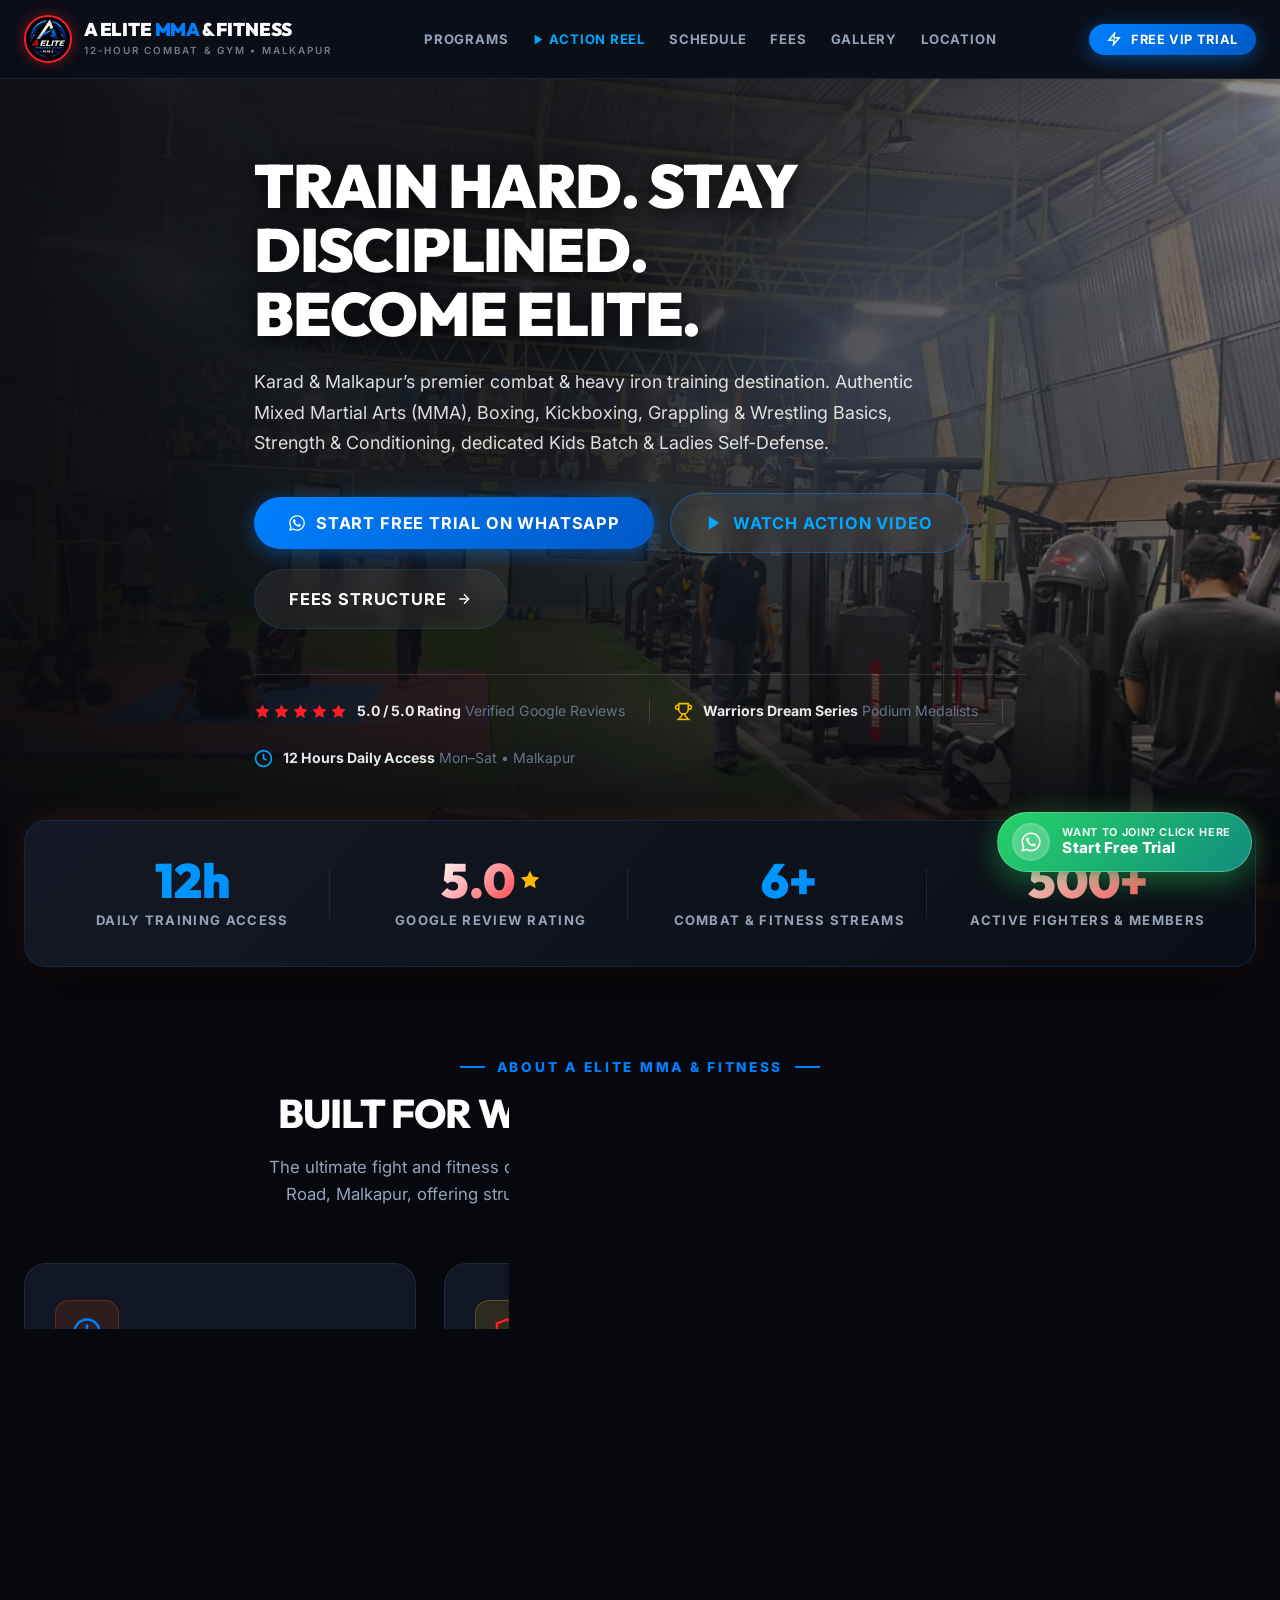
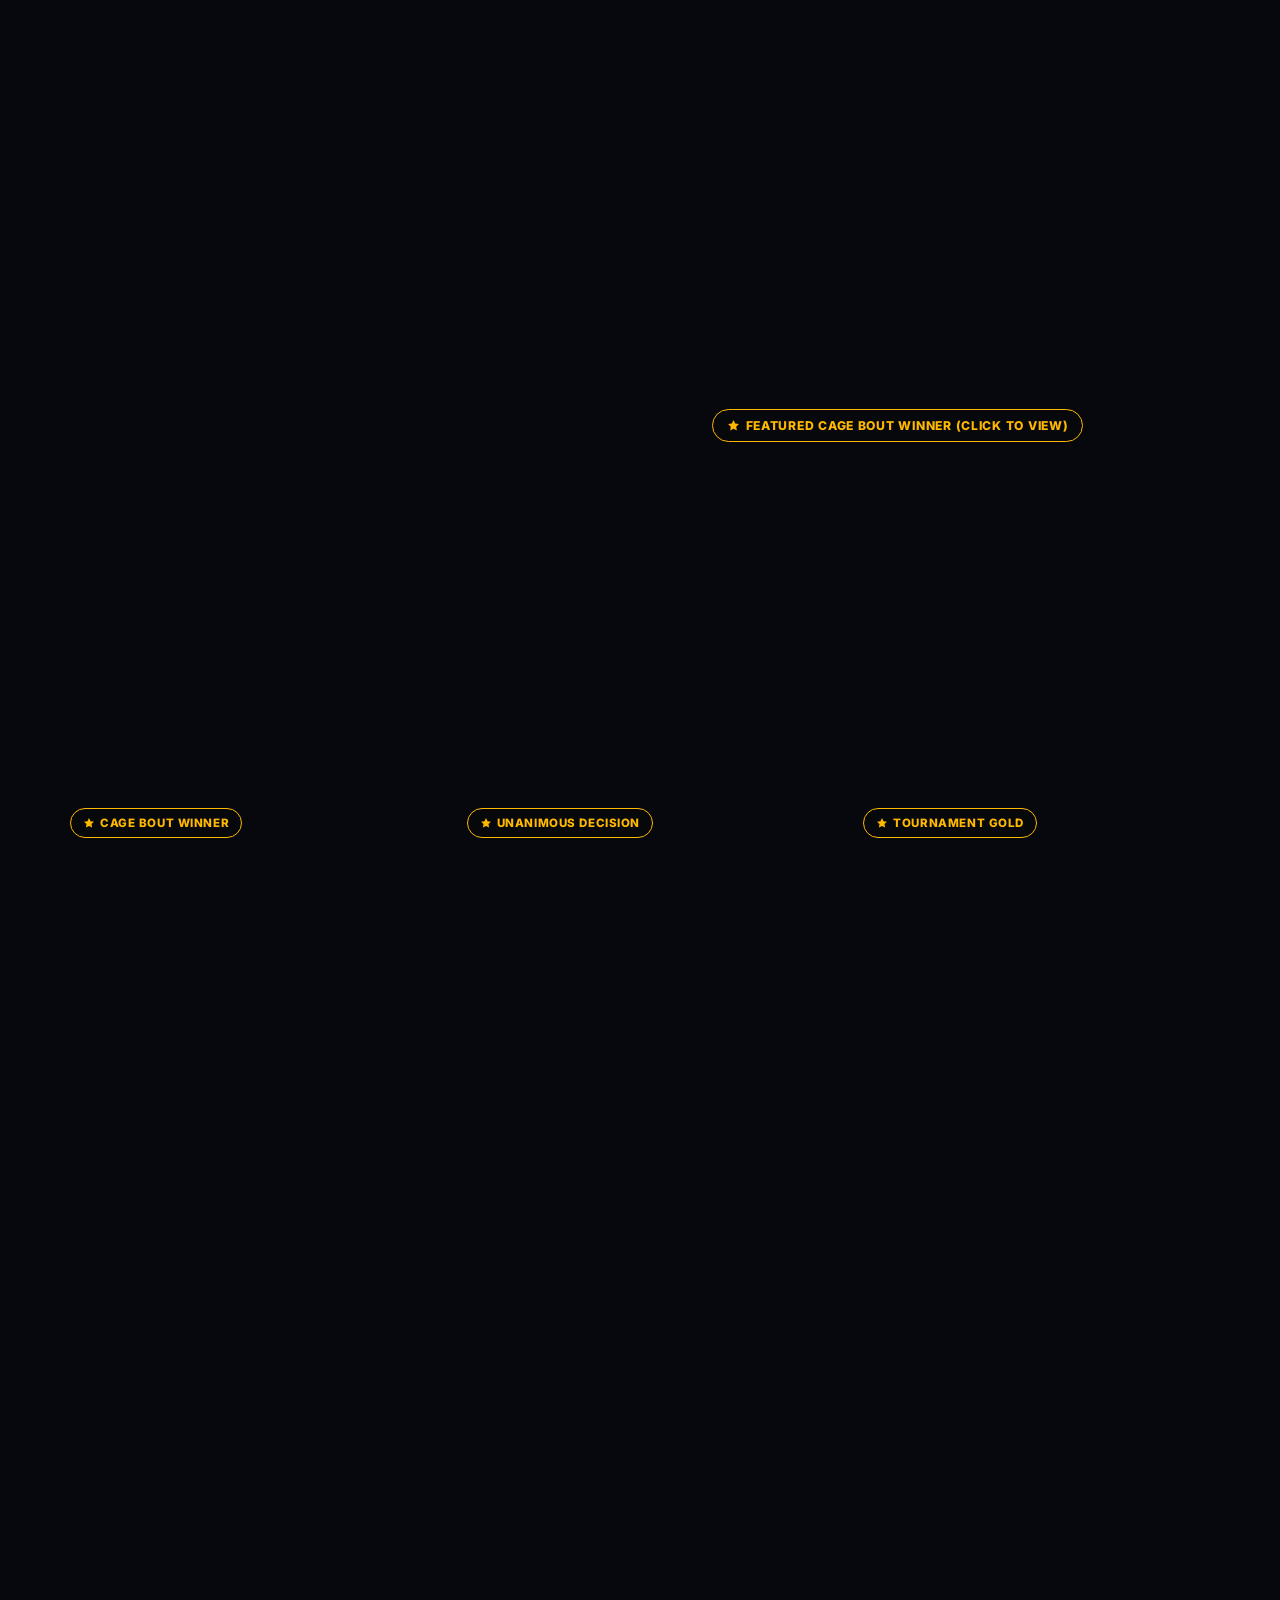
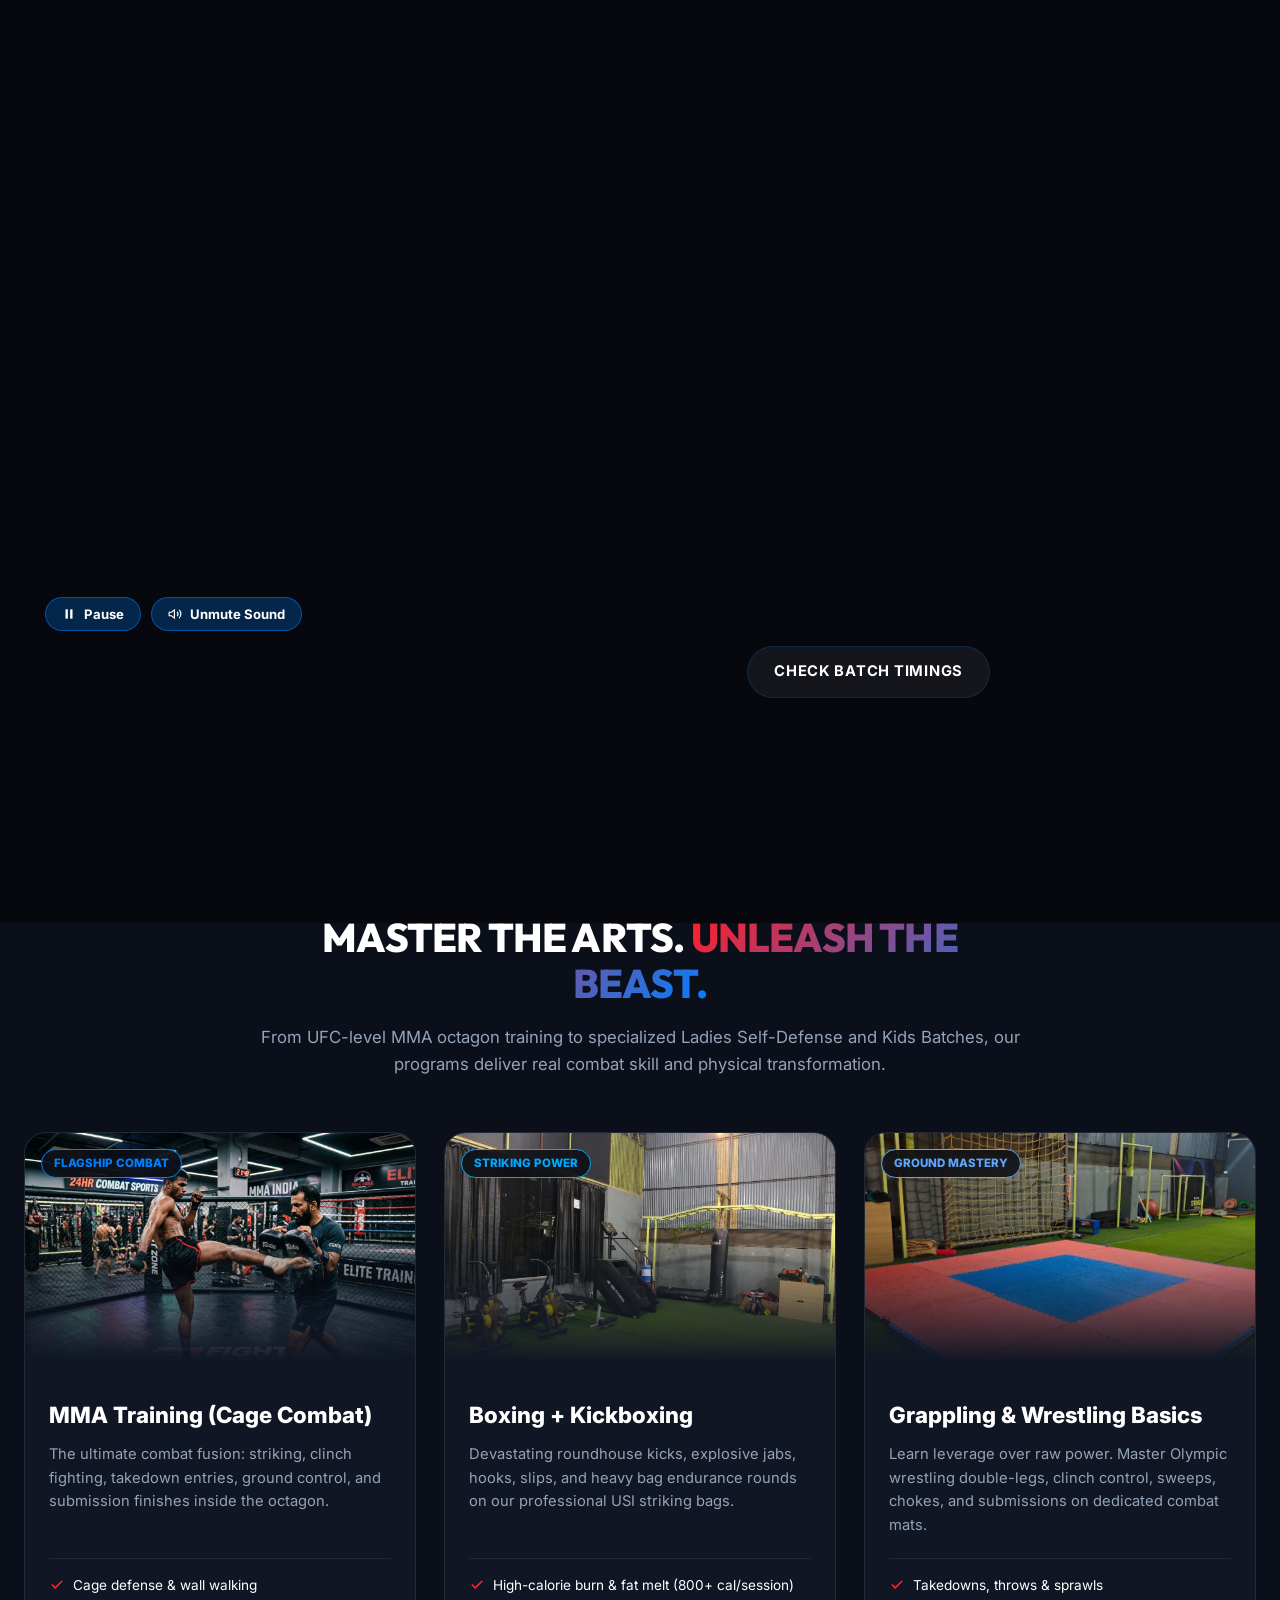
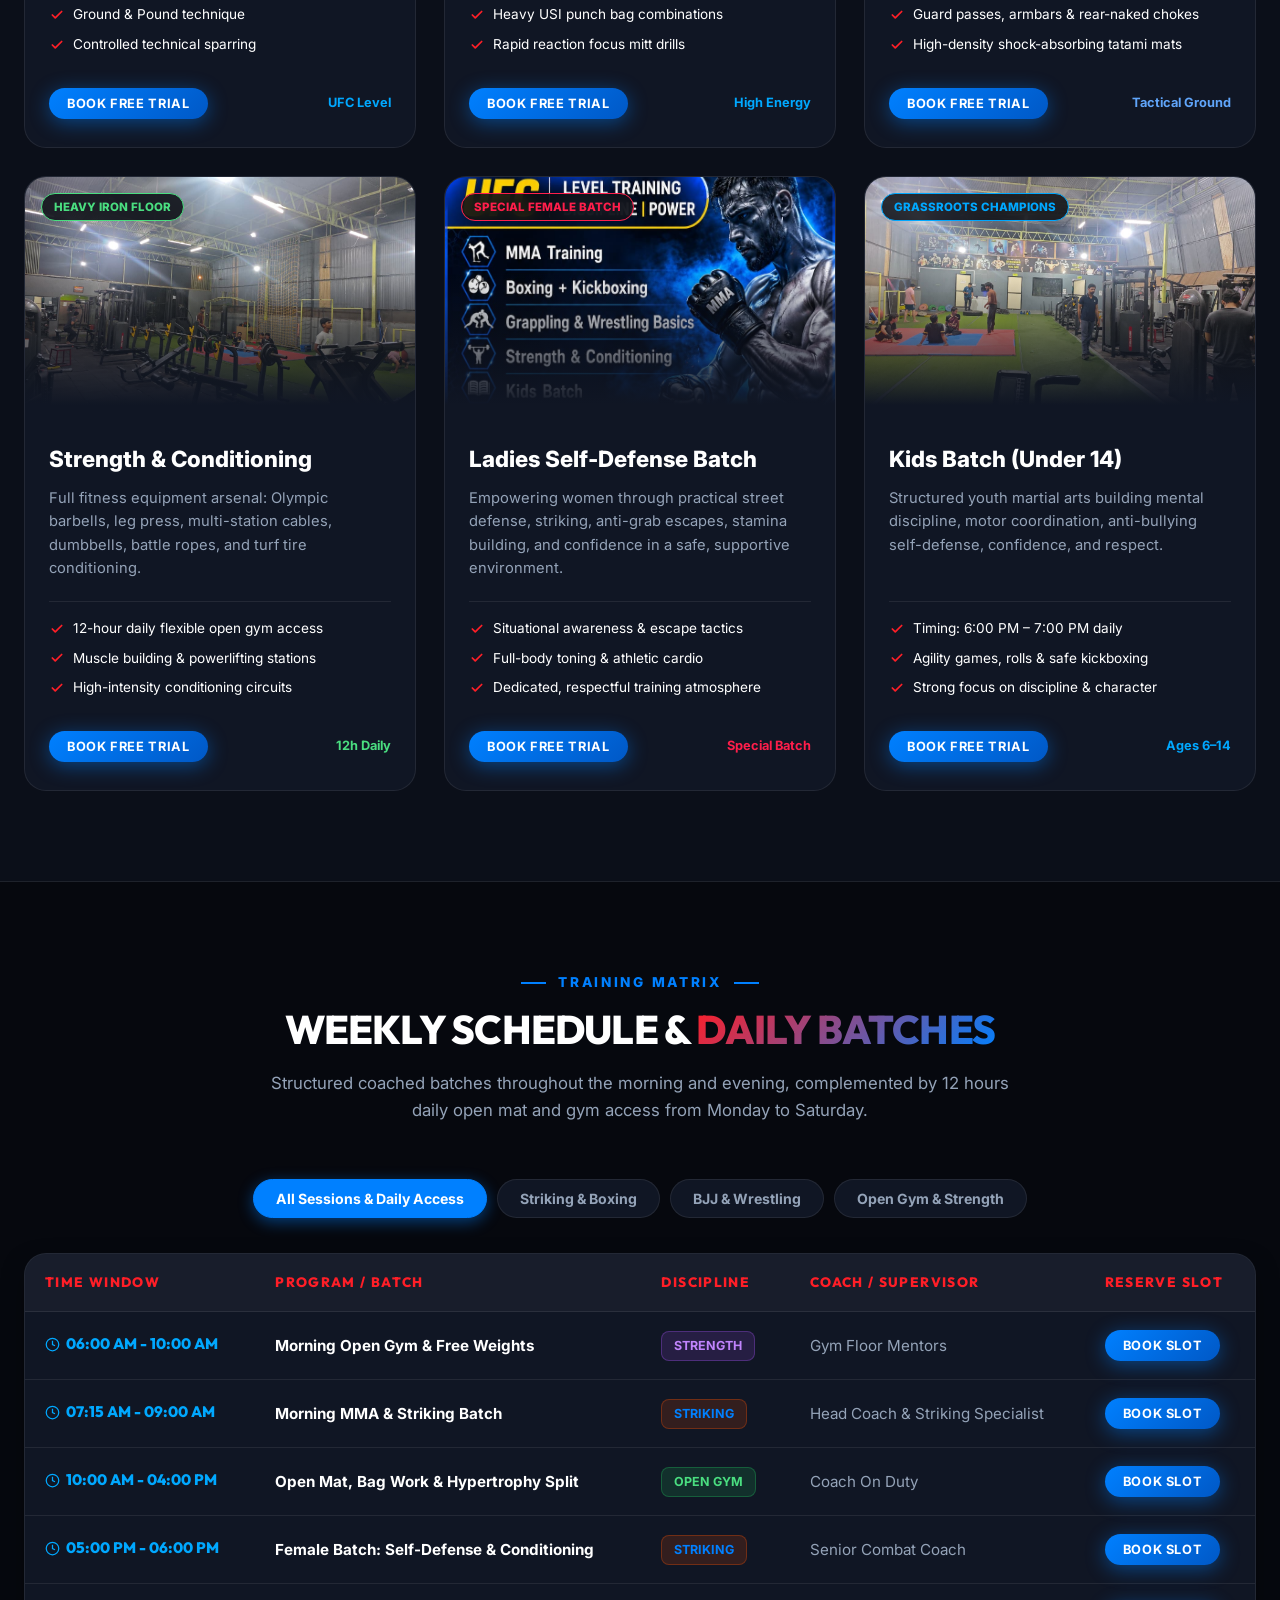
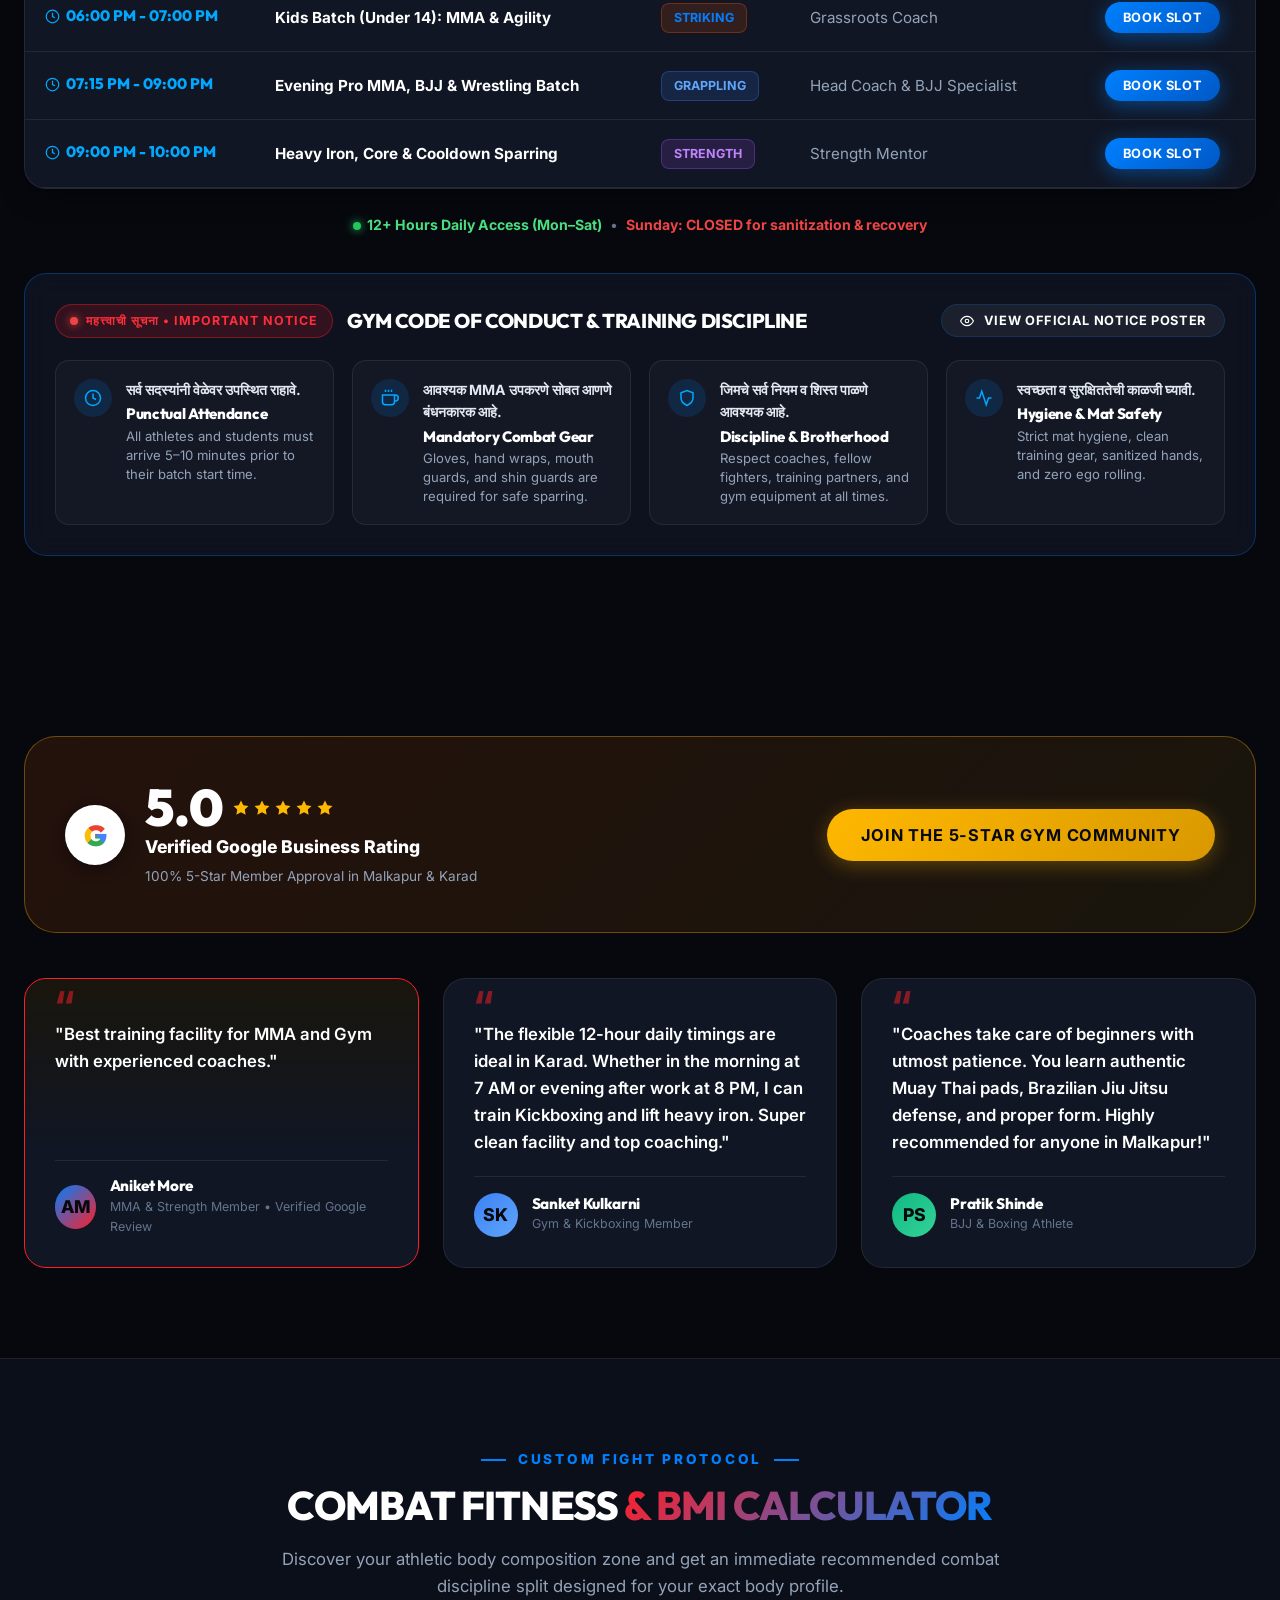
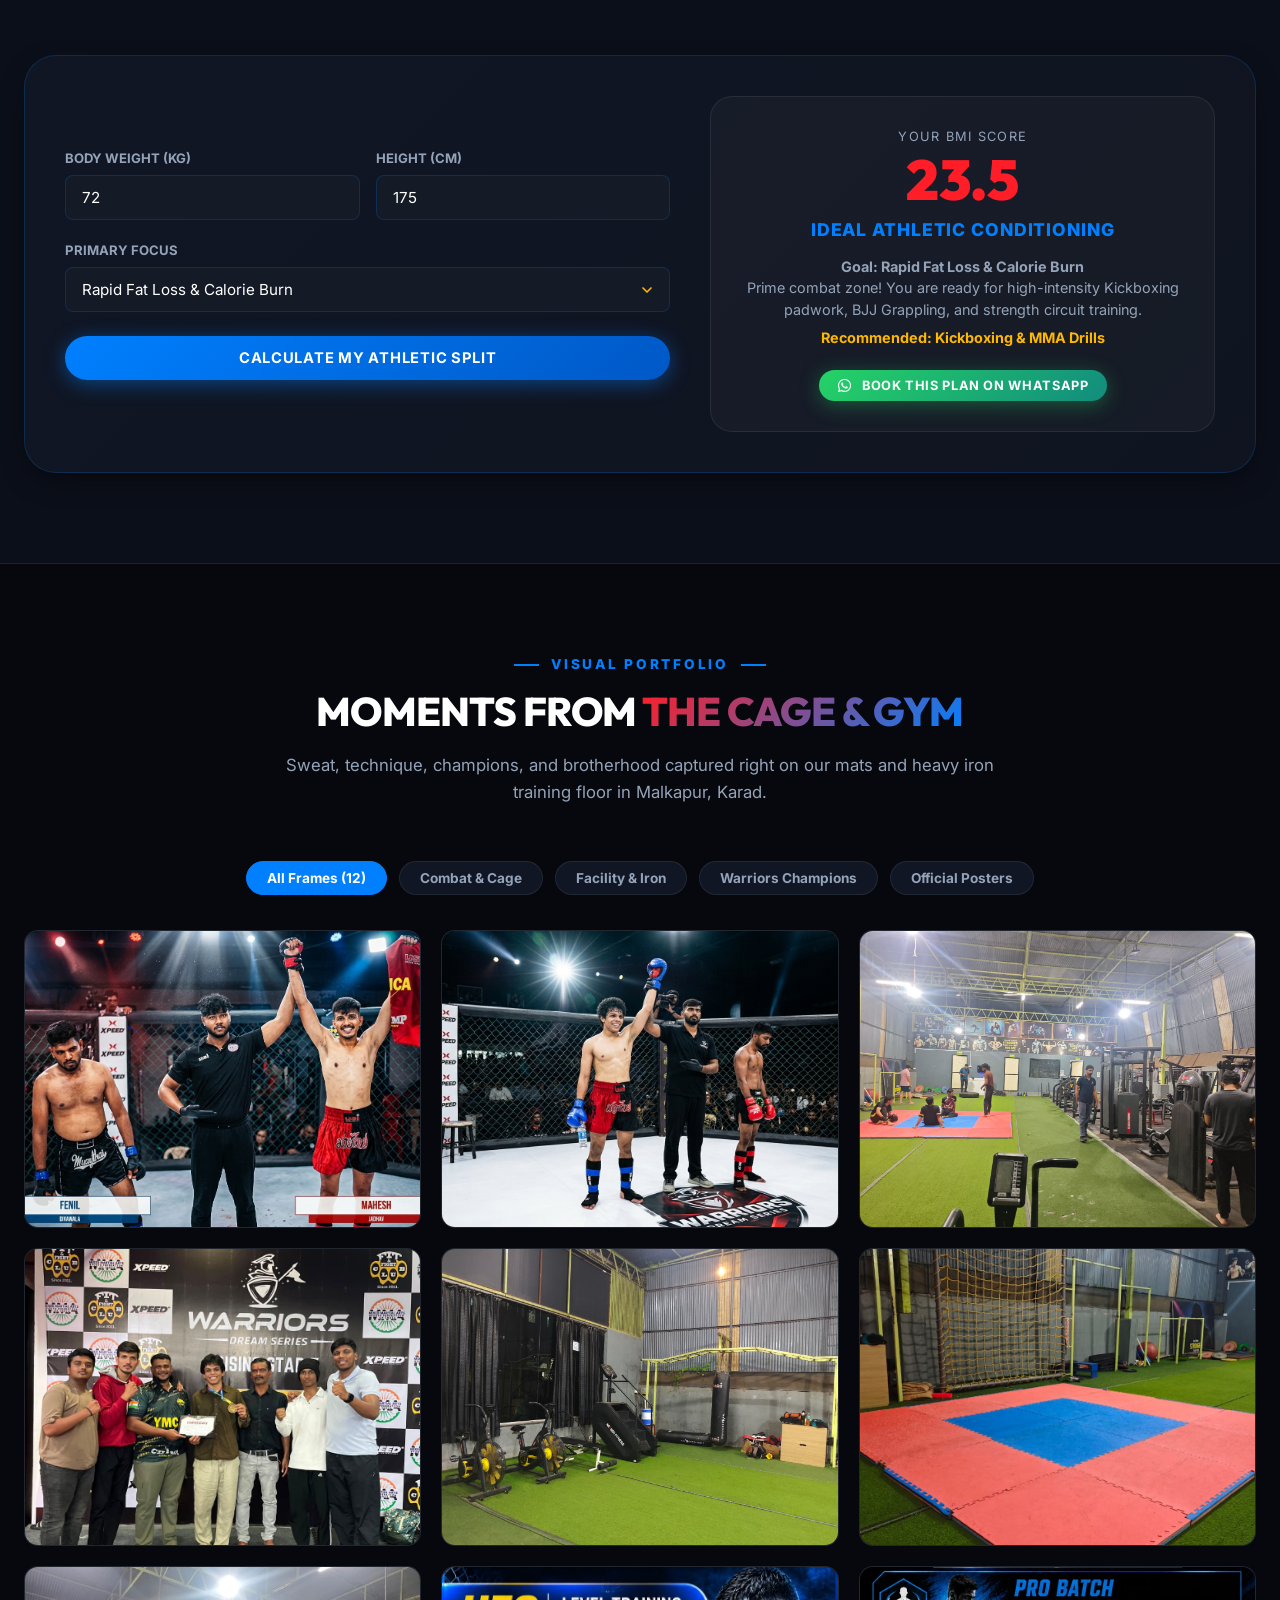
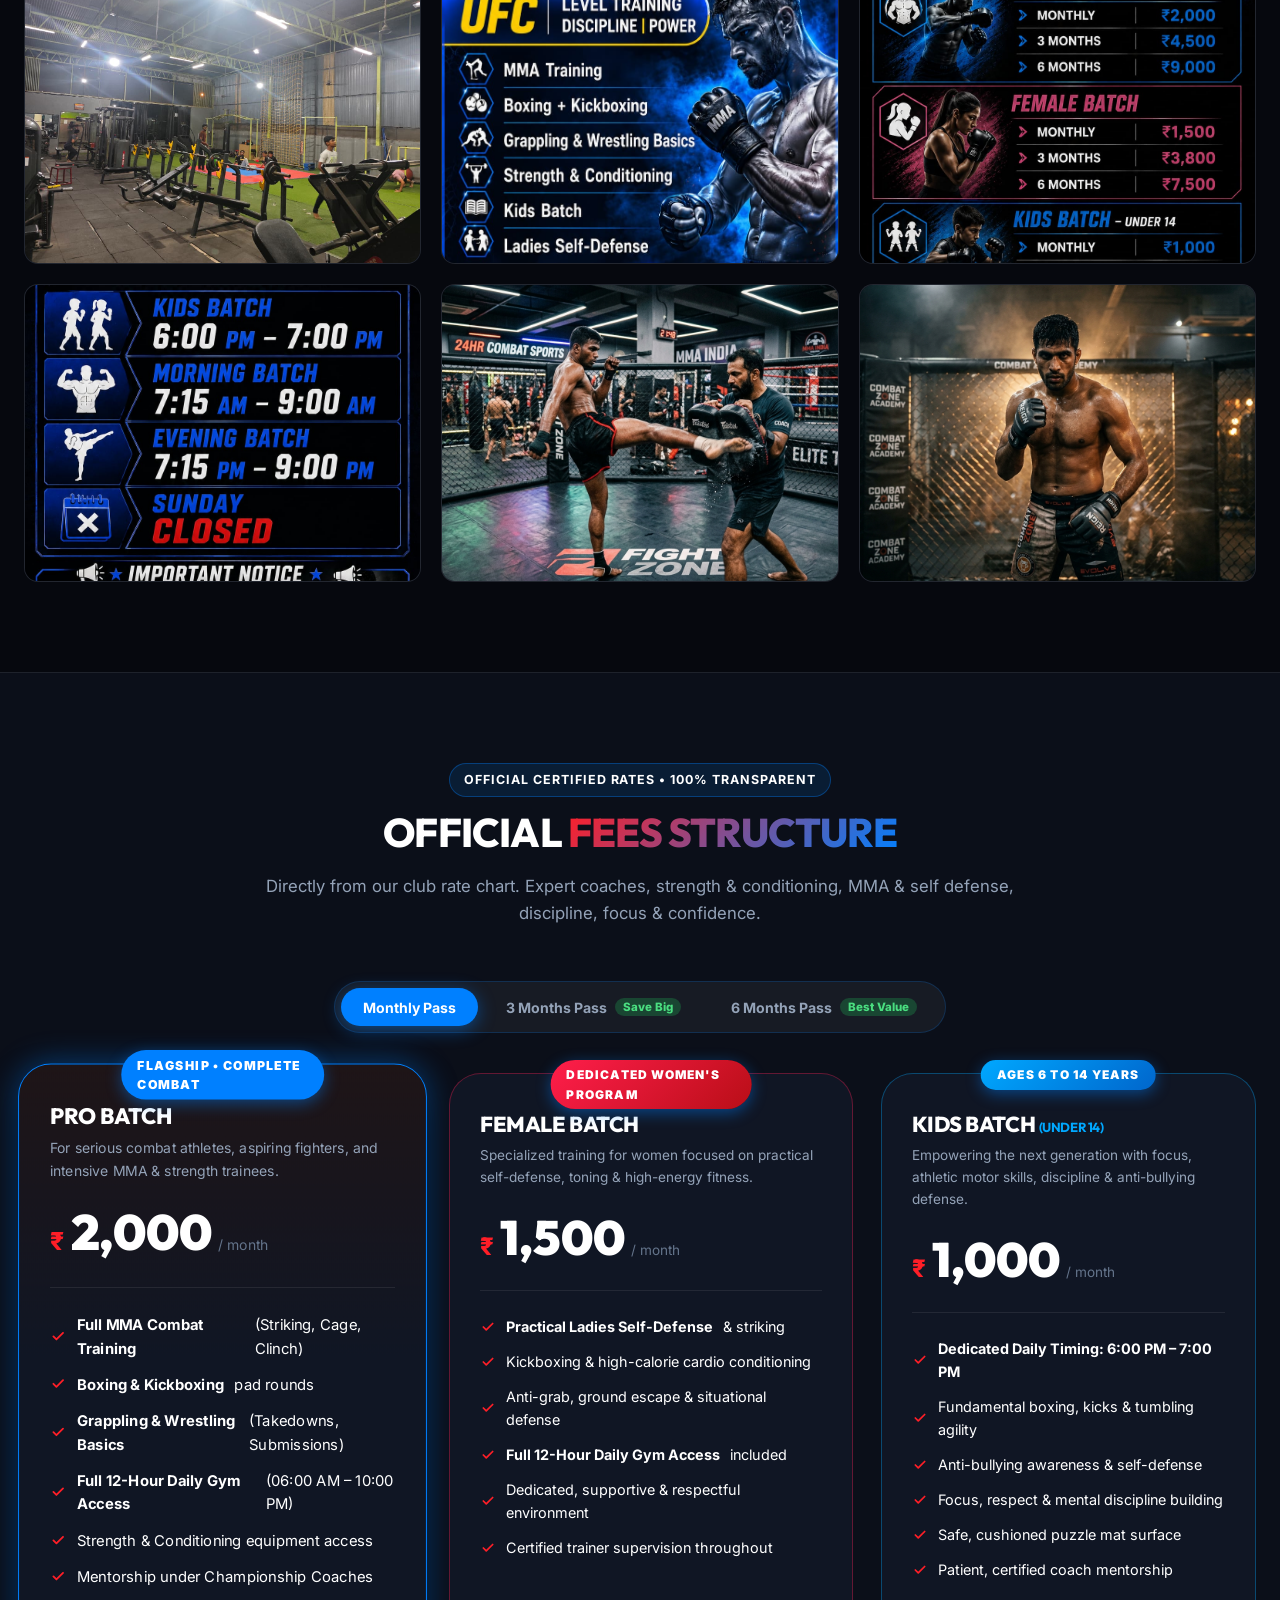
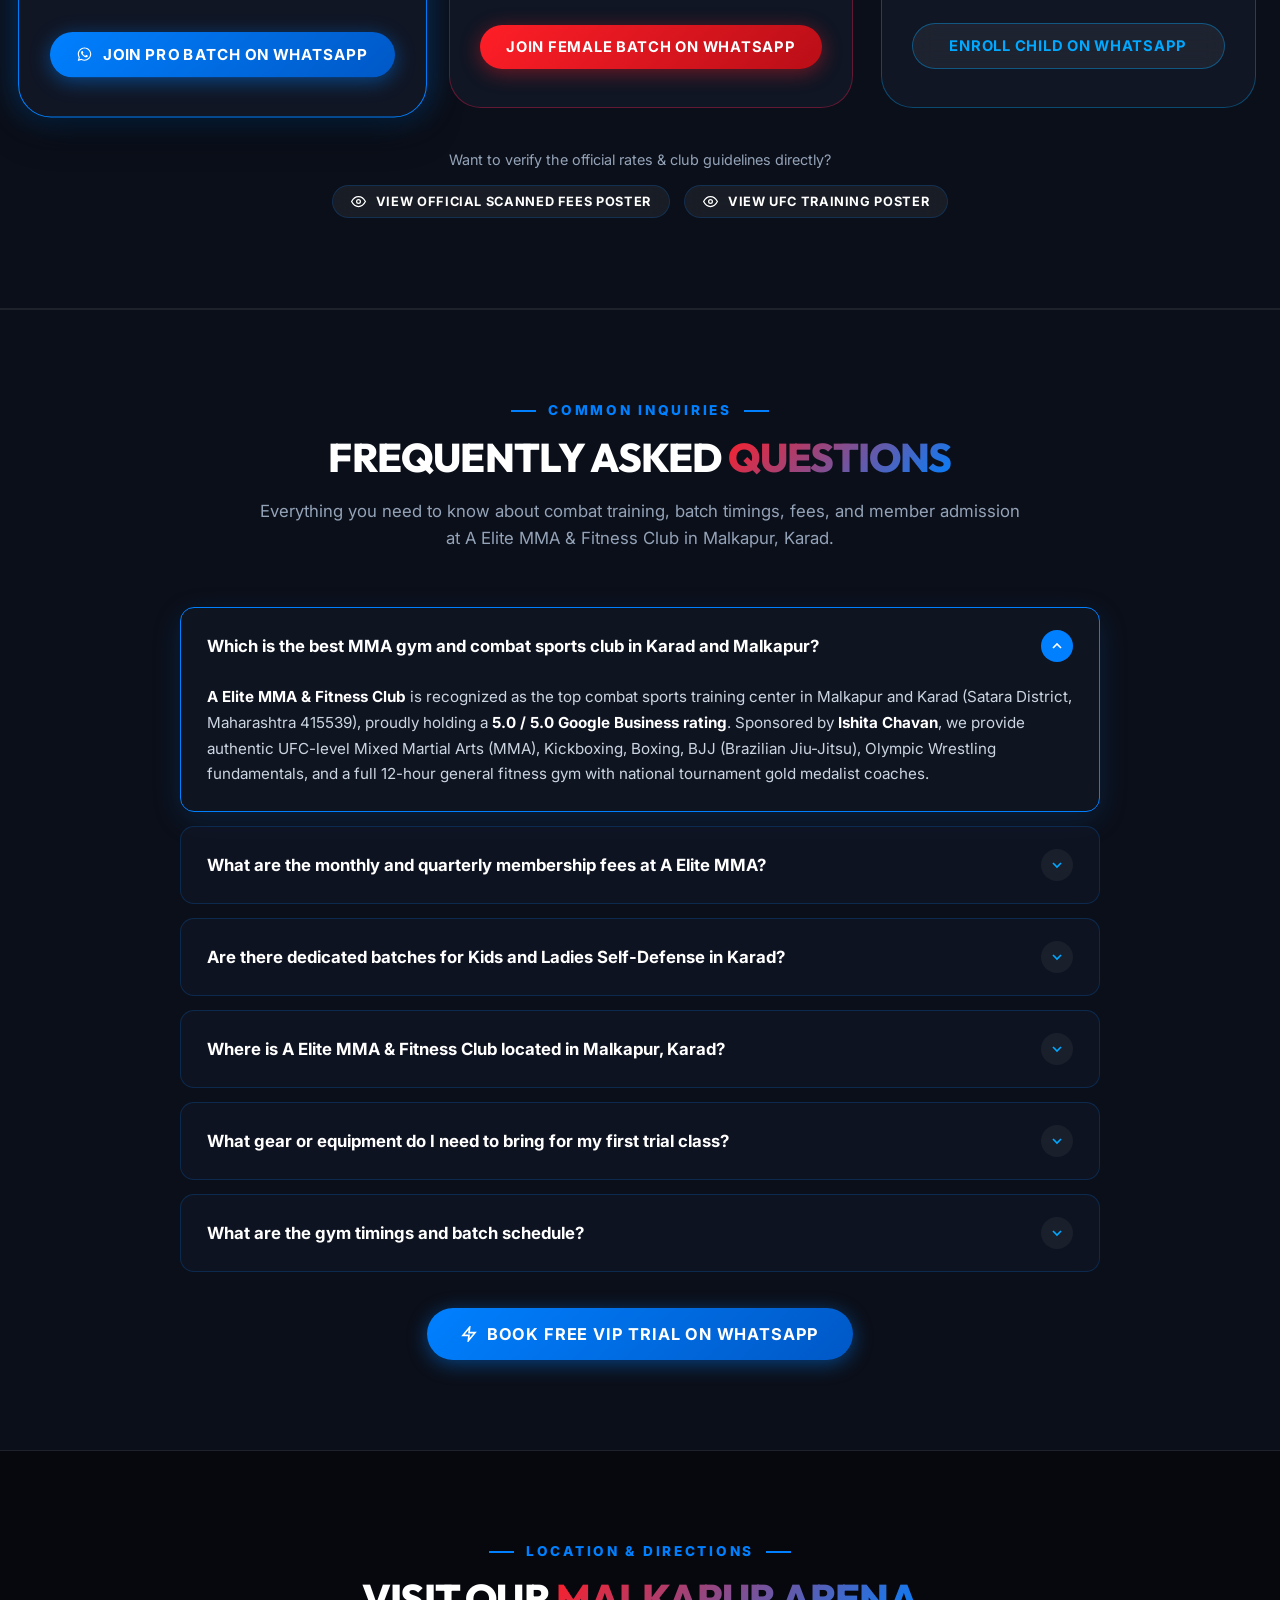
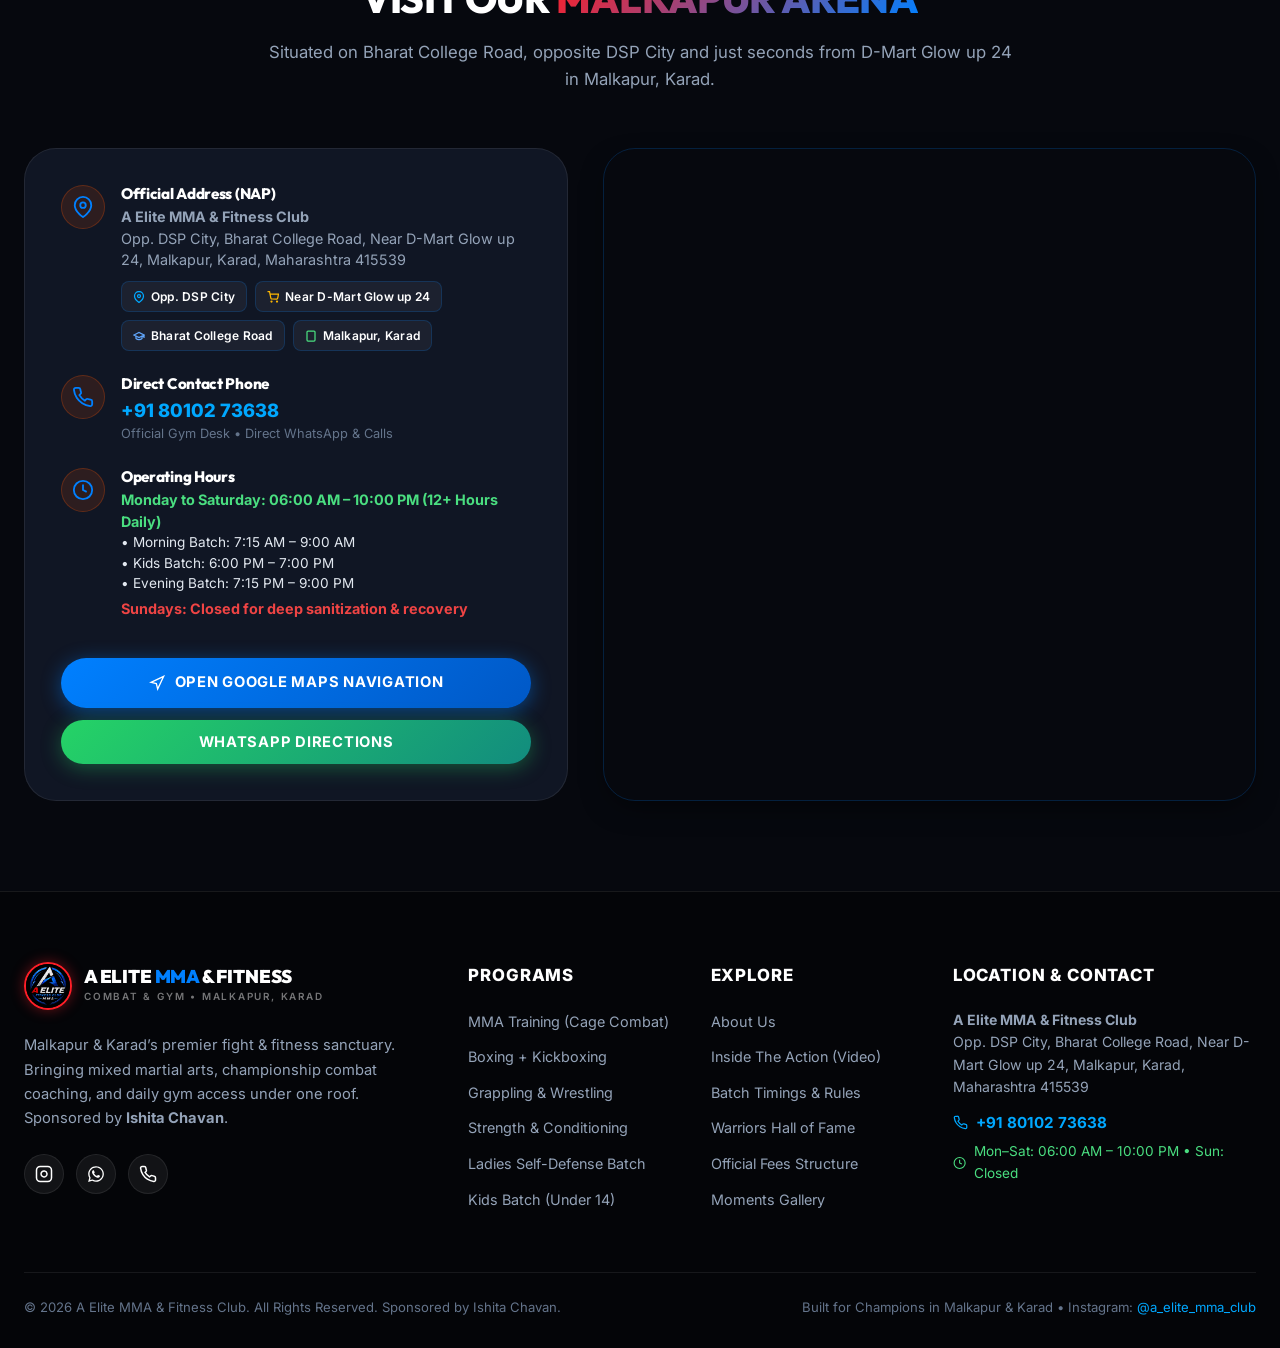
==== commit 9c746979: "feat(achievements): add AI-enhanced octagon cage victories for Mahesh Jadhav and Warriors Dream Seri" ====
--- a/index.html
+++ b/index.html
@@ -455,12 +455,78 @@
                 Train Like A Champion
               </button>
             </div>
-            <div class="champions-photo-frame" onclick="openLightbox('assets/client/warriors-champions.jpg', 'Warriors Dream Series Rising Star Podium Champions', 'Tournament Gold & Certificates')">
-              <img src="assets/client/warriors-champions.jpg" alt="Warriors Dream Series Champions Podium A Elite MMA" loading="lazy">
+            <div class="champions-photo-frame" onclick="openLightbox('assets/client/mahesh-jadhav-cage-victory.jpg', 'Mahesh Jadhav — Cage Bout Winner', 'Warriors Dream Series Octagon Victory')">
+              <img src="assets/client/mahesh-jadhav-cage-victory.jpg" alt="Mahesh Jadhav Cage Victory A Elite MMA" loading="lazy">
               <span class="champions-badge-gold">
                 <svg width="13" height="13" viewBox="0 0 24 24" fill="currentColor"><polygon points="12 2 15.09 8.26 22 9.27 17 14.14 18.18 21.02 12 17.77 5.82 21.02 7 14.14 2 9.27 8.91 8.26 12 2"></polygon></svg>
-                Official Podium Frame (Click to View)
+                Featured Cage Bout Winner (Click to View)
               </span>
+            </div>
+          </div>
+
+          <!-- Real Octagon Bout & Tournament Champions Showcase Grid -->
+          <div class="champions-cards-grid">
+            <!-- Fight Victory 1: Mahesh Jadhav -->
+            <div class="champions-item-card">
+              <div class="champions-item-frame" onclick="openLightbox('assets/client/mahesh-jadhav-cage-victory.jpg', 'Mahesh Jadhav — Cage Bout Winner', 'Warriors Dream Series Octagon Victory')">
+                <img src="assets/client/mahesh-jadhav-cage-victory.jpg" alt="Mahesh Jadhav Octagon Cage Victory Warriors Dream Series" loading="lazy">
+                <span class="champions-item-badge">
+                  <svg width="12" height="12" viewBox="0 0 24 24" fill="currentColor"><polygon points="12 2 15.09 8.26 22 9.27 17 14.14 18.18 21.02 12 17.77 5.82 21.02 7 14.14 2 9.27 8.91 8.26 12 2"></polygon></svg>
+                  Cage Bout Winner
+                </span>
+              </div>
+              <div class="champions-item-body">
+                <div class="champions-item-title">Mahesh Jadhav</div>
+                <div class="champions-item-subtitle">
+                  <svg width="14" height="14" viewBox="0 0 24 24" fill="none" stroke="currentColor" stroke-width="2"><path d="M6 9H4.5a2.5 2.5 0 0 1 0-5H6"></path><path d="M18 9h1.5a2.5 2.5 0 0 0 0-5H18"></path><path d="M4 22h16"></path><path d="M10 14.66V17c0 .55-.47.98-.97 1.21C7.85 18.75 7 20.24 7 22"></path><path d="M14 14.66V17c0 .55.47.98.97 1.21C16.15 18.75 17 20.24 17 22"></path><path d="M18 2H6v7a6 6 0 0 0 12 0V2Z"></path></svg>
+                  Warriors Dream Series • Octagon Bout
+                </div>
+                <p class="champions-item-desc">
+                  Hand raised in victory inside the cage after a dominant bout performance at the official Warriors Dream Series arena.
+                </p>
+              </div>
+            </div>
+
+            <!-- Fight Victory 2: Unanimous Decision Champion -->
+            <div class="champions-item-card">
+              <div class="champions-item-frame" onclick="openLightbox('assets/client/warriors-dream-series-decision-win.jpg', 'Warriors Dream Series — Unanimous Decision Champion', 'Blue Corner 3-Round Battle')">
+                <img src="assets/client/warriors-dream-series-decision-win.jpg" alt="Warriors Dream Series Unanimous Decision Cage Win A Elite MMA" loading="lazy">
+                <span class="champions-item-badge">
+                  <svg width="12" height="12" viewBox="0 0 24 24" fill="currentColor"><polygon points="12 2 15.09 8.26 22 9.27 17 14.14 18.18 21.02 12 17.77 5.82 21.02 7 14.14 2 9.27 8.91 8.26 12 2"></polygon></svg>
+                  Unanimous Decision
+                </span>
+              </div>
+              <div class="champions-item-body">
+                <div class="champions-item-title">Blue Corner Champion</div>
+                <div class="champions-item-subtitle">
+                  <svg width="14" height="14" viewBox="0 0 24 24" fill="none" stroke="currentColor" stroke-width="2"><path d="M6 9H4.5a2.5 2.5 0 0 1 0-5H6"></path><path d="M18 9h1.5a2.5 2.5 0 0 0 0-5H18"></path><path d="M4 22h16"></path><path d="M10 14.66V17c0 .55-.47.98-.97 1.21C7.85 18.75 7 20.24 7 22"></path><path d="M14 14.66V17c0 .55.47.98.97 1.21C16.15 18.75 17 20.24 17 22"></path><path d="M18 2H6v7a6 6 0 0 0 12 0V2Z"></path></svg>
+                  Warriors Dream Series • 3-Round Bout
+                </div>
+                <p class="champions-item-desc">
+                  Triumphant victory declared by unanimous judges' decision after 3 hard-fought rounds in the championship cage.
+                </p>
+              </div>
+            </div>
+
+            <!-- Fight Victory 3: Rising Star Podium Gold -->
+            <div class="champions-item-card">
+              <div class="champions-item-frame" onclick="openLightbox('assets/client/warriors-champions.jpg', 'Warriors Dream Series Rising Star Podium Champions', 'Tournament Gold & Certificates')">
+                <img src="assets/client/warriors-champions.jpg" alt="Warriors Dream Series Rising Star Podium Champions A Elite MMA" loading="lazy">
+                <span class="champions-item-badge">
+                  <svg width="12" height="12" viewBox="0 0 24 24" fill="currentColor"><polygon points="12 2 15.09 8.26 22 9.27 17 14.14 18.18 21.02 12 17.77 5.82 21.02 7 14.14 2 9.27 8.91 8.26 12 2"></polygon></svg>
+                  Tournament Gold
+                </span>
+              </div>
+              <div class="champions-item-body">
+                <div class="champions-item-title">Podium Gold Medalists</div>
+                <div class="champions-item-subtitle">
+                  <svg width="14" height="14" viewBox="0 0 24 24" fill="none" stroke="currentColor" stroke-width="2"><path d="M6 9H4.5a2.5 2.5 0 0 1 0-5H6"></path><path d="M18 9h1.5a2.5 2.5 0 0 0 0-5H18"></path><path d="M4 22h16"></path><path d="M10 14.66V17c0 .55-.47.98-.97 1.21C7.85 18.75 7 20.24 7 22"></path><path d="M14 14.66V17c0 .55.47.98.97 1.21C16.15 18.75 17 20.24 17 22"></path><path d="M18 2H6v7a6 6 0 0 0 12 0V2Z"></path></svg>
+                  Rising Star • Official Honors
+                </div>
+                <p class="champions-item-desc">
+                  Accredited MMA Sports Federation of India tournament gold medals, champion trophies, and official state certificates.
+                </p>
+              </div>
             </div>
           </div>
         </div>
@@ -1006,7 +1072,7 @@
 
         <!-- Filter tabs -->
         <div class="gallery-filters">
-          <button class="gallery-filter-btn active" data-filter="all">All Frames (10)</button>
+          <button class="gallery-filter-btn active" data-filter="all">All Frames (12)</button>
           <button class="gallery-filter-btn" data-filter="mma">Combat & Cage</button>
           <button class="gallery-filter-btn" data-filter="facility">Facility & Iron</button>
           <button class="gallery-filter-btn" data-filter="champions">Warriors Champions</button>
@@ -1015,7 +1081,25 @@
 
         <!-- Gallery Grid -->
         <div class="gallery-grid">
-          <!-- Item 1: Wide Facility -->
+          <!-- Item 1: Mahesh Jadhav Octagon Bout Win -->
+          <div class="gallery-item" data-category="champions mma" onclick="openLightbox('assets/client/mahesh-jadhav-cage-victory.jpg', 'Mahesh Jadhav — Cage Bout Winner', 'Warriors Dream Series Octagon Victory')">
+            <img src="assets/client/mahesh-jadhav-cage-victory.jpg" alt="Mahesh Jadhav Octagon Cage Victory Warriors Dream Series" loading="lazy">
+            <div class="gallery-item-overlay">
+              <div class="gallery-caption-title">Mahesh Jadhav — Cage Winner</div>
+              <div class="gallery-caption-tag">Warriors Dream Series Bout</div>
+            </div>
+          </div>
+
+          <!-- Item 2: WDS Unanimous Decision Win -->
+          <div class="gallery-item" data-category="champions mma" onclick="openLightbox('assets/client/warriors-dream-series-decision-win.jpg', 'Warriors Dream Series — Unanimous Decision Champion', 'Blue Corner 3-Round Battle')">
+            <img src="assets/client/warriors-dream-series-decision-win.jpg" alt="Warriors Dream Series Unanimous Decision Cage Win A Elite MMA" loading="lazy">
+            <div class="gallery-item-overlay">
+              <div class="gallery-caption-title">Unanimous Decision Champion</div>
+              <div class="gallery-caption-tag">Warriors Dream Series Blue Corner</div>
+            </div>
+          </div>
+
+          <!-- Item 3: Wide Facility -->
           <div class="gallery-item" data-category="facility" onclick="openLightbox('assets/client/gym-facility-wide.jpg', 'A Elite MMA Facility Wide View', 'Turf Flooring, Cable Crossover & Mat Arena')">
             <img src="assets/client/gym-facility-wide.jpg" alt="A Elite MMA Facility Wide View Malkapur" loading="lazy">
             <div class="gallery-item-overlay">
--- a/styles.css
+++ b/styles.css
@@ -2705,6 +2705,107 @@
   backdrop-filter: blur(8px);
 }
 
+.champions-cards-grid {
+  display: grid;
+  grid-template-columns: repeat(3, 1fr);
+  gap: 24px;
+  margin-top: 36px;
+}
+
+@media (max-width: 960px) {
+  .champions-cards-grid {
+    grid-template-columns: 1fr;
+  }
+}
+
+.champions-item-card {
+  background: rgba(12, 17, 29, 0.85);
+  border: 1px solid rgba(255, 184, 0, 0.28);
+  border-radius: var(--radius-md);
+  overflow: hidden;
+  transition: transform 0.3s ease, border-color 0.3s ease, box-shadow 0.3s ease;
+  display: flex;
+  flex-direction: column;
+}
+
+.champions-item-card:hover {
+  transform: translateY(-5px);
+  border-color: rgba(255, 184, 0, 0.65);
+  box-shadow: 0 16px 35px rgba(0, 0, 0, 0.65), 0 0 24px rgba(255, 184, 0, 0.2);
+}
+
+.champions-item-frame {
+  position: relative;
+  overflow: hidden;
+  cursor: pointer;
+  height: 230px;
+}
+
+.champions-item-frame img {
+  width: 100%;
+  height: 100%;
+  object-fit: cover;
+  transition: transform 0.5s ease;
+  display: block;
+}
+
+.champions-item-card:hover .champions-item-frame img {
+  transform: scale(1.05);
+}
+
+.champions-item-badge {
+  position: absolute;
+  top: 12px;
+  left: 12px;
+  background: rgba(7, 9, 13, 0.92);
+  border: 1px solid #FFB800;
+  color: #FFB800;
+  padding: 5px 12px;
+  border-radius: var(--radius-full);
+  font-size: 0.72rem;
+  font-weight: 800;
+  text-transform: uppercase;
+  letter-spacing: 0.05em;
+  display: inline-flex;
+  align-items: center;
+  gap: 5px;
+  backdrop-filter: blur(8px);
+  z-index: 2;
+}
+
+.champions-item-body {
+  padding: 20px;
+  flex: 1;
+  display: flex;
+  flex-direction: column;
+}
+
+.champions-item-title {
+  font-size: 1.15rem;
+  font-weight: 800;
+  color: var(--text-light);
+  margin-bottom: 6px;
+  text-transform: uppercase;
+  letter-spacing: 0.02em;
+}
+
+.champions-item-subtitle {
+  font-size: 0.82rem;
+  font-weight: 700;
+  color: #FFB800;
+  margin-bottom: 10px;
+  display: flex;
+  align-items: center;
+  gap: 6px;
+}
+
+.champions-item-desc {
+  font-size: 0.88rem;
+  color: rgba(255, 255, 255, 0.78);
+  line-height: 1.55;
+  margin-top: auto;
+}
+
 /* ==========================================================================
    PRICING BILLING CYCLE TOGGLE & ACCURATE TIERS
    ========================================================================== */
